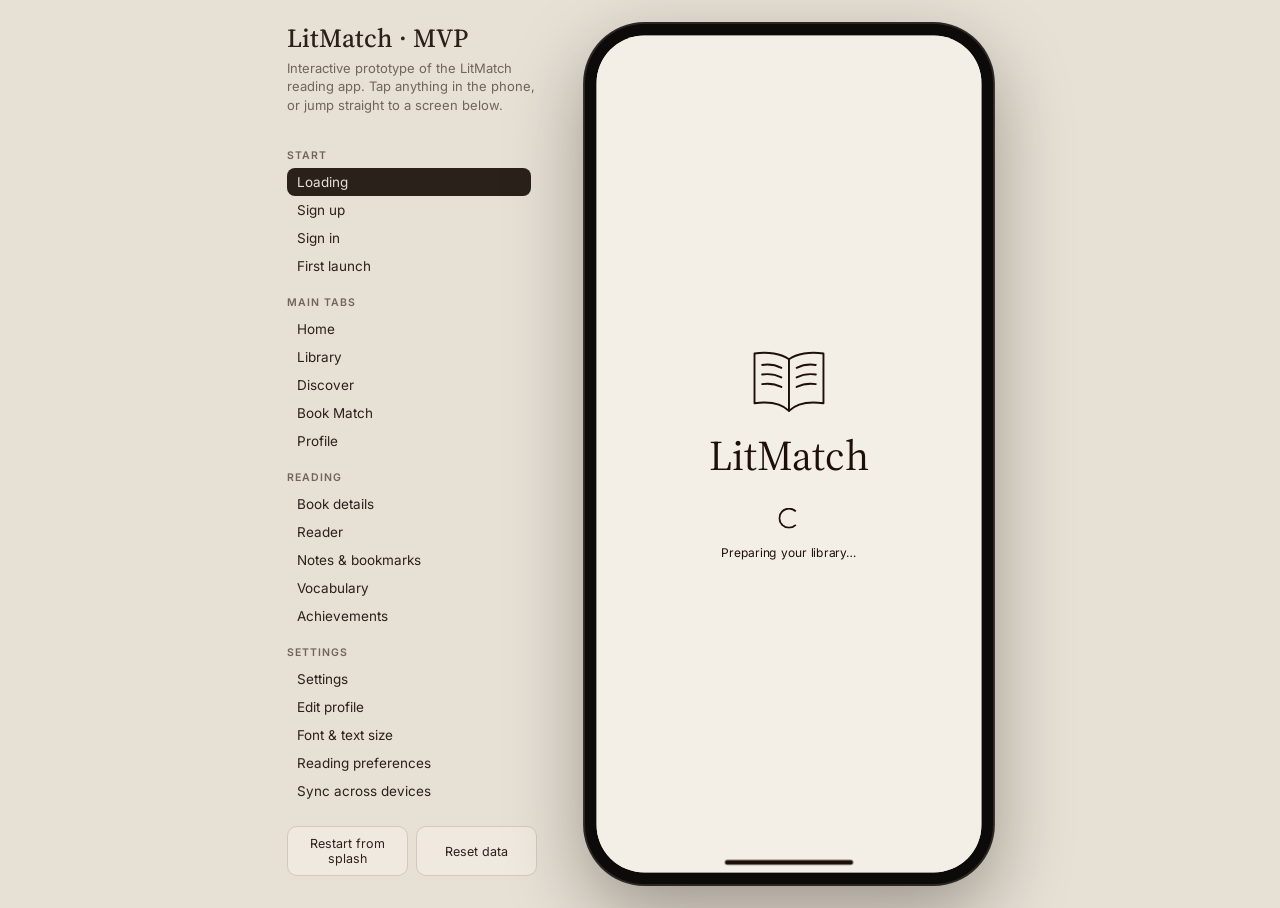
==== index.html @ cfefd69f "Fix mobile layout for narrow screens and reader popovers" ====
<!doctype html>
<html lang="en">
<head>
<meta charset="utf-8">
<meta name="viewport" content="width=device-width, initial-scale=1, viewport-fit=cover">
<title>LitMatch Prototype</title>
<link rel="preconnect" href="https://fonts.googleapis.com">
<link rel="preconnect" href="https://fonts.gstatic.com" crossorigin>
<link href="https://fonts.googleapis.com/css2?family=Inter:wght@400;500;600;700&family=Source+Serif+4:opsz,wght@8..60,400;8..60,500;8..60,600&family=IBM+Plex+Mono:wght@400;500&display=swap" rel="stylesheet">
<style>
:root{
  --page:#E6E0D5; --page-ink:#2a211b; --page-muted:#6f655c; --page-line:#d3c9ba; --page-chip:#efe9df;
}
@media (prefers-color-scheme: dark){
  :root:not([data-theme="light"]){ --page:#141110; --page-ink:#efe7dc; --page-muted:#a2968a; --page-line:#2f2823; --page-chip:#1f1a17; }
}
:root[data-theme="dark"]{ --page:#141110; --page-ink:#efe7dc; --page-muted:#a2968a; --page-line:#2f2823; --page-chip:#1f1a17; }

*{box-sizing:border-box;-webkit-tap-highlight-color:transparent}
html,body{margin:0;height:100%}
body{background:var(--page);color:var(--page-ink);font-family:Inter,system-ui,sans-serif;-webkit-font-smoothing:antialiased}
button{font:inherit;color:inherit}

/* ---------- stage ---------- */
.stage{min-height:100dvh;display:flex;align-items:center;justify-content:center;gap:48px;padding:24px 16px}
.map{width:250px;flex:none;align-self:stretch;display:flex;flex-direction:column;max-height:calc(100dvh - 48px)}
.map h1{font:500 26px/1.1 'Source Serif 4',serif;margin:0 0 6px}
.map p{font-size:13px;color:var(--page-muted);margin:0 0 18px;line-height:1.45}
.map nav{overflow:auto;flex:1;padding-right:6px;scrollbar-width:thin}
.map h3{font-size:10.5px;letter-spacing:.09em;text-transform:uppercase;color:var(--page-muted);margin:16px 0 6px;font-weight:600}
.map nav button{display:block;width:100%;text-align:left;background:none;border:0;padding:6px 10px;border-radius:8px;font-size:13.5px;cursor:pointer}
.map nav button:hover{background:var(--page-chip)}
.map nav button.cur{background:var(--page-ink);color:var(--page)}
.map .tools{display:flex;gap:8px;margin-top:14px}
.map .tools button{flex:1;border:1px solid var(--page-line);background:var(--page-chip);border-radius:10px;padding:9px;font-size:12.5px;cursor:pointer}
.phone-wrap{flex:none;position:relative}
.phone{width:426px;height:898px;padding:12px;border-radius:62px;background:#0d0b0a;box-shadow:0 0 0 2px #2d2724,0 30px 80px rgba(20,12,6,.35);transform-origin:top left;position:absolute;top:0;left:0}
@media (max-width:820px){ .map{display:none} }
@media (max-width:500px){
  .stage{padding:0}
  .phone-wrap{width:100vw!important;height:100dvh!important}
  .phone{width:100vw;height:100dvh;padding:0;border-radius:0;box-shadow:none;transform:none!important;background:none}
  .screen{border-radius:0!important;--top:max(12px, env(safe-area-inset-top))}
}

/* ---------- app tokens ---------- */
.screen{
  --bg:#F4EFE6; --card:#EAE3D7; --card2:#E2D9CB; --ink:#1E1009; --muted:#5d5047; --soft:#8b7f74; --line:#d6ccbd; --accent:#7B6FC4;
  --track:#f7f2ea; --hover:rgba(30,16,9,.035); --press:rgba(30,16,9,.07); --ibhover:rgba(30,16,9,.06); --scrim:rgba(30,16,9,.22);
  --sheet-line:rgba(30,16,9,.55); --glass:rgba(246,242,235,.55); --glass-line:rgba(255,255,255,.75); --glass-on:rgba(255,255,255,.75); --err:#a4371f;
  --serif:'Source Serif 4',Georgia,serif; --sans:Inter,system-ui,sans-serif; color-scheme:light;
  --top:28px;
  width:100%;height:100%;border-radius:50px;overflow:hidden;position:relative;background:var(--bg);color:var(--ink);font-family:var(--sans);
}
.homebar{position:absolute;bottom:8px;left:50%;transform:translateX(-50%);width:134px;height:5px;border-radius:3px;background:var(--ink);z-index:80;pointer-events:none;transition:background .2s}
.screen.app-dark{
  --bg:#16110e; --card:#231b17; --card2:#30261f; --ink:#EDE4D6; --muted:#a99c8f; --soft:#7e7268; --line:#3a2f28; --accent:#8f84d6;
  --track:#3a2f28; --hover:rgba(237,228,214,.04); --press:rgba(237,228,214,.08); --ibhover:rgba(237,228,214,.07); --scrim:rgba(0,0,0,.5);
  --sheet-line:rgba(237,228,214,.22); --glass:rgba(40,32,27,.62); --glass-line:rgba(255,255,255,.1); --glass-on:rgba(255,255,255,.13); --err:#e2876f; color-scheme:dark;
}
.dark-chrome .homebar{background:#EDE4D6}
.light-chrome .homebar{background:#1E1009}

#views{position:absolute;inset:0}
.view{position:absolute;inset:0;display:flex;flex-direction:column;background:var(--bg);padding-top:var(--top)}
.scroll{flex:1;overflow-y:auto;overflow-x:hidden;padding:0 24px 48px;scrollbar-width:none}
.scroll::-webkit-scrollbar{display:none}
.has-tabs .scroll{padding-bottom:120px}

/* nav header */
.nav{display:flex;align-items:center;gap:12px;padding:10px 24px 14px;flex:none}
.nav h1{font:400 31px/1.1 var(--serif);margin:0;letter-spacing:-.01em;white-space:nowrap;overflow:hidden;text-overflow:ellipsis}
.ib{width:40px;height:40px;margin-left:-10px;display:grid;place-items:center;border:0;background:none;border-radius:50%;cursor:pointer;flex:none}
.ib:hover{background:var(--ibhover)}
.ico{width:22px;height:22px;fill:none;stroke:currentColor;stroke-width:1.6;stroke-linecap:round;stroke-linejoin:round;flex:none}
.ico.sm{width:18px;height:18px}

/* text */
.lead{font-size:15px;line-height:1.45;margin:2px 0 18px}
.sec{font-size:11.5px;font-weight:600;letter-spacing:.08em;text-transform:uppercase;margin:22px 0 10px}
.note{font-size:12.5px;line-height:1.5;color:var(--ink);margin:10px 0 0}
.muted{color:var(--muted)}
.link{background:none;border:0;padding:0;font-weight:600;text-decoration:underline;text-underline-offset:3px;cursor:pointer;font-size:inherit}
h2.h{font:500 22px/1.2 var(--sans);margin:22px 0 12px}

/* groups & rows */
.group{background:var(--card);border-radius:16px;overflow:hidden}
.row{display:flex;align-items:center;gap:14px;padding:13px 16px;width:100%;text-align:left;background:none;border:0;cursor:pointer;min-height:58px;transition:background .15s}
.row:hover{background:var(--hover)}
.scrolling .scroll > *, .scrolling .page > *{pointer-events:none}
.row:active{background:var(--press)}
.row .tx{flex:1;min-width:0}
.row .t{font-size:15.5px;font-weight:500;line-height:1.3}
.row .s{font-size:12.5px;color:var(--muted);margin-top:3px;line-height:1.35}
.row .v{font-size:14px;color:var(--muted);white-space:nowrap}
.row.dim{opacity:.4;pointer-events:none}
.row .chev{width:18px;height:18px}
.row.static{cursor:default}.row.static:hover{background:none}

/* toggle */
.tog{width:44px;height:26px;border-radius:999px;border:1.5px solid var(--ink);background:transparent;position:relative;flex:none;cursor:pointer;padding:0;transition:background .2s}
.tog::after{content:'';position:absolute;top:2.5px;left:2.5px;width:18px;height:18px;border-radius:50%;background:var(--ink);transition:left .22s cubic-bezier(.3,.7,.3,1),background .2s}
.tog.on{background:var(--ink)}
.tog.on::after{left:20.5px;background:var(--bg) url("data:image/svg+xml,%3Csvg xmlns='http://www.w3.org/2000/svg' viewBox='0 0 24 24' fill='none' stroke='%231E1009' stroke-width='2.4' stroke-linecap='round' stroke-linejoin='round'%3E%3Cpath d='M6 12.5l4 4L18 8'/%3E%3C/svg%3E") center/12px no-repeat}
.app-dark .tog.on::after{background-image:url("data:image/svg+xml,%3Csvg xmlns='http://www.w3.org/2000/svg' viewBox='0 0 24 24' fill='none' stroke='%23EDE4D6' stroke-width='2.4' stroke-linecap='round' stroke-linejoin='round'%3E%3Cpath d='M6 12.5l4 4L18 8'/%3E%3C/svg%3E")}
.tog:disabled{opacity:.35;cursor:default}

/* buttons */
.btn{display:flex;justify-content:center;align-items:center;gap:10px;width:100%;height:52px;border-radius:14px;font:600 15px var(--sans);cursor:pointer;border:0;transition:transform .1s,opacity .2s}
.btn:active{transform:scale(.985)}
.btn.primary{background:var(--ink);color:var(--bg)}
.btn.outline{background:transparent;border:1.3px solid var(--ink);color:var(--ink)}
.btn.soft{background:var(--card);color:var(--ink);font-weight:500;font-size:16px}
.btn:disabled{opacity:.3;cursor:default;transform:none}
.stack{display:flex;flex-direction:column;gap:12px}

/* fields */
.lbl{display:block;font-size:13px;font-weight:500;margin:16px 0 8px}
.fld{position:relative}
.inp{width:100%;height:52px;border:1.5px solid transparent;background:var(--card);border-radius:12px;padding:0 16px;font:15.5px var(--sans);color:var(--ink);outline:none;transition:border .15s}
.inp:focus{border-color:var(--ink)}
.inp::placeholder{color:var(--muted)}
.inp.pw{padding-right:52px}
.inp.bad{border-color:#b3412e}
.fld .eye{position:absolute;right:6px;top:6px;width:40px;height:40px;border:0;background:none;display:grid;place-items:center;cursor:pointer}
textarea.inp{height:120px;padding:14px 16px;resize:none;line-height:1.45}
.err{color:var(--err);font-size:12.5px;margin-top:8px;min-height:0}
.chk{display:flex;gap:12px;align-items:flex-start;cursor:pointer;font-size:13.5px;line-height:1.45;margin:16px 0}
.chk .box{width:22px;height:22px;border-radius:6px;border:1.5px solid var(--ink);display:grid;place-items:center;flex:none;transition:background .15s}
.chk.on .box{background:var(--ink);color:var(--bg)}
.chk .box svg{opacity:0;width:14px;height:14px;stroke-width:2.6}
.chk.on .box svg{opacity:1}
.req{list-style:none;padding:0;margin:0}
.req li{display:flex;gap:12px;align-items:center;font-size:13.5px;margin:9px 0;color:var(--soft);transition:color .2s}
.req li svg{width:16px;height:16px;stroke-width:2}
.req li.ok{color:var(--ink)}
.req li .dot{width:16px;display:grid;place-items:center}
.req li .dot::before{content:'';width:5px;height:5px;border-radius:50%;background:currentColor}

/* segmented */
.seg{display:flex;background:var(--card);border-radius:14px;padding:6px;gap:4px}
.seg button{flex:1;height:42px;border:0;background:none;border-radius:10px;font-size:14.5px;cursor:pointer;transition:background .2s,color .2s}
.seg button.on{background:var(--ink);color:var(--bg)}

/* slider */
.slider{display:flex;align-items:center;gap:16px;background:var(--card);border-radius:14px;padding:14px 18px}
.slider .a1{font:15px var(--sans)}.slider .a2{font:24px var(--sans)}
input[type=range]{-webkit-appearance:none;appearance:none;flex:1;height:24px;background:transparent;cursor:pointer;--p:50%}
input[type=range]::-webkit-slider-runnable-track{height:3px;border-radius:2px;background:linear-gradient(var(--ink),var(--ink)) 0/var(--p) 100% no-repeat,var(--track)}
input[type=range]::-moz-range-track{height:3px;border-radius:2px;background:linear-gradient(var(--ink),var(--ink)) 0/var(--p) 100% no-repeat,var(--track)}
input[type=range]::-webkit-slider-thumb{-webkit-appearance:none;width:22px;height:22px;border-radius:50%;background:var(--ink);margin-top:-9.5px;border:0}
input[type=range]::-moz-range-thumb{width:22px;height:22px;border-radius:50%;background:var(--ink);border:0}

/* sheets */
.layer{position:absolute;inset:0;z-index:60;pointer-events:none}
.layer.open{pointer-events:auto}
.backdrop{position:absolute;inset:0;background:var(--scrim);opacity:0;transition:opacity .3s}
.layer.open .backdrop{opacity:1}
.sheet{position:absolute;left:0;right:0;bottom:0;background:var(--bg);border-radius:30px 30px 0 0;border-top:1px solid var(--sheet-line);padding:10px 24px 40px;max-height:88%;overflow-y:auto;transform:translateY(105%);transition:transform .36s cubic-bezier(.2,.8,.2,1);scrollbar-width:none}
.layer.open .sheet{transform:none}
.grab{width:36px;height:4px;border-radius:2px;background:var(--card2);margin:0 auto 20px}
.sheet .sh{display:flex;align-items:center;justify-content:space-between;margin-bottom:16px}
.sheet .sh h2{font:400 28px/1.15 var(--serif);margin:0}
.sheet .sh .ib{margin:0 -10px 0 0}
.sheet p{font-size:14.5px;line-height:1.5;margin:0 0 16px}
.row .chk-ic{width:20px;height:20px;opacity:0}
.row.sel .chk-ic{opacity:1}

/* toast */
.toast{position:absolute;left:50%;bottom:110px;transform:translate(-50%,20px);background:var(--ink);color:var(--bg);padding:12px 18px;border-radius:14px;font-size:13.5px;line-height:1.4;max-width:340px;width:max-content;opacity:0;transition:.3s;z-index:90;pointer-events:none;text-align:center}
.toast.show{opacity:1;transform:translate(-50%,0)}
.layer.open ~ .toast{bottom:auto;top:calc(var(--top) + 8px);transform:translate(-50%,-20px)}
.layer.open ~ .toast.show{transform:translate(-50%,0)}

/* tabbar */
.tabbar{position:absolute;bottom:20px;left:50%;transform:translateX(-50%);display:flex;gap:2px;padding:6px;border-radius:999px;background:var(--glass);backdrop-filter:blur(16px) saturate(1.5);-webkit-backdrop-filter:blur(16px) saturate(1.5);border:1px solid var(--glass-line);box-shadow:0 10px 30px rgba(30,16,9,.18),inset 0 1px 0 var(--glass-line);z-index:30;transition:opacity .25s,transform .25s}
.tabbar.hide{opacity:0;transform:translate(-50%,30px);pointer-events:none}
.tabbar button{position:relative;z-index:1;height:46px;min-width:52px;padding:0 14px;border:0;background:none;border-radius:999px;display:flex;align-items:center;cursor:pointer;font-size:14px;transition:padding .4s cubic-bezier(.2,.8,.2,1)}
.tabbar button span{display:inline-block;max-width:0;margin-left:0;opacity:0;overflow:hidden;white-space:nowrap;transition:max-width .4s cubic-bezier(.2,.8,.2,1),margin .4s cubic-bezier(.2,.8,.2,1),opacity .25s}
.tabbar button.on{padding:0 18px}
.tabbar button.on span{max-width:110px;margin-left:8px;opacity:1;transition-delay:0s,0s,.1s}
.tabbar button .ico{transition:transform .3s cubic-bezier(.3,1.6,.5,1)}
.tabbar button:active .ico{transform:scale(.86)}
/* sliding highlight behind the active tab */
.tab-pill{position:absolute;top:6px;height:46px;left:0;width:0;border-radius:999px;background:var(--glass-on);box-shadow:0 1px 4px rgba(30,16,9,.08);pointer-events:none}
@media (prefers-reduced-motion: reduce){ .tabbar button, .tabbar button span{transition:none} }

/* covers */
.cover{position:relative;border-radius:4px;overflow:hidden;background:var(--card2);box-shadow:0 1px 2px rgba(30,16,9,.18),0 4px 12px rgba(30,16,9,.08);flex:none;cursor:pointer;display:block;border:0;padding:0}
.cover img{width:100%;height:100%;object-fit:cover;display:block}
.cover .gen{position:absolute;inset:0;display:flex;flex-direction:column;justify-content:space-between;padding:10% 10%;color:#F4EFE6;text-align:left}
.cover .gen b{font:500 1em/1.1 var(--serif)}
.cover .gen i{font-style:normal;font-size:.62em;opacity:.8;letter-spacing:.04em;text-transform:uppercase}

/* home */
.brand{text-align:center;font:500 27px var(--sans);margin:4px 0 18px;letter-spacing:-.01em}
.searchbar{display:flex;gap:16px;align-items:center}
.search{flex:1;display:flex;align-items:center;gap:12px;height:46px;border-radius:10px;background:var(--card);padding:0 14px}
.search input{border:0;background:none;outline:none;flex:1;font:15px var(--sans);color:var(--ink);min-width:0}
.search input::placeholder{color:var(--soft)}
.search .x{border:0;background:none;cursor:pointer;display:grid;place-items:center;padding:0}
.ava{width:44px;height:44px;border-radius:50%;overflow:hidden;flex:none;background:var(--card);display:grid;place-items:center;font:400 17px var(--serif);border:0;padding:0;cursor:pointer;color:var(--ink)}
.ava img{width:100%;height:100%;object-fit:cover}
.banner{margin-top:22px;border-radius:8px;overflow:hidden;position:relative;aspect-ratio:349/150;cursor:pointer;background:var(--card2);display:block;width:100%;border:0;padding:0;text-align:left}
.banner img{position:absolute;inset:0;width:100%;height:100%;object-fit:cover;object-position:center top;display:block}
.banner::after{content:'';position:absolute;inset:0;background:linear-gradient(180deg,transparent 30%,rgba(20,12,8,.55) 58%,rgba(20,12,8,.88))}
.banner p{position:absolute;left:13px;right:60px;bottom:14px;color:#fff;font-size:14px;line-height:1.45;margin:0;z-index:1}
.banner .go{position:absolute;right:14px;bottom:16px;width:30px;height:30px;border-radius:50%;background:#fff;color:#000;display:grid;place-items:center;z-index:1}
.chips{display:flex;gap:9px;overflow-x:auto;margin:20px -24px 0;padding:0 24px;scrollbar-width:none}
.chips::-webkit-scrollbar{display:none}
.chip{height:25px;padding:0 14px;border-radius:4px;border:0;background:var(--card);font-size:12.5px;white-space:nowrap;cursor:pointer;flex:none;transition:background .2s,color .2s}
.chip.on{background:var(--ink);color:var(--bg);min-width:64px}
.cr-card{display:flex;gap:12px;background:var(--card);border-radius:4px;padding:12px;cursor:pointer;border:0;width:100%;text-align:left}
.cr-card .tx{flex:1;min-width:0}
.cr-card h3{font:400 18px/1.2 var(--sans);margin:0 0 4px}
.cr-card .au{font-size:14px;color:var(--muted);margin-bottom:10px}
.cr-card .ds{font-size:11.5px;line-height:1.5;display:-webkit-box;-webkit-line-clamp:13;-webkit-box-orient:vertical;overflow:hidden}
.cr-card .pbar{height:3px;background:var(--track);border-radius:2px;margin-top:10px;overflow:hidden}
.cr-card .pbar i{display:block;height:100%;background:var(--ink)}
.hrow{display:flex;gap:14px;overflow-x:auto;scrollbar-width:none;padding:12px;background:var(--card);border-radius:4px}
.hrow::-webkit-scrollbar{display:none}
.hrow .it{flex:none;width:98px;text-align:left;cursor:pointer;background:none;border:0;padding:0}
.hrow .it .cover{width:98px;height:150px}
.hrow .it .nm{font-size:12px;margin-top:6px;line-height:1.3;display:-webkit-box;-webkit-line-clamp:2;-webkit-box-orient:vertical;overflow:hidden}
.empty{padding:28px 12px;text-align:center;color:var(--muted);font-size:13.5px;width:100%}
.sechead{display:flex;justify-content:space-between;align-items:baseline}
.sechead .link{font-size:13px;font-weight:500}
.results .row{padding:10px 12px}
.results .cover{width:40px;height:60px}

/* library */
.cont{display:flex;gap:12px;overflow-x:auto;margin:0 -24px;padding:0 24px;scrollbar-width:none;scroll-snap-type:x mandatory;scroll-padding:0 24px}
.cont::-webkit-scrollbar{display:none}
.cont .cc{flex:none;width:330px;scroll-snap-align:start;display:flex;gap:12px;background:var(--card);border-radius:6px;padding:12px 12px 14px 20px;cursor:pointer;border:0;text-align:left}
.cont .cc .cover{width:70px;height:108px}
.cont .cc .tx{flex:1;display:flex;flex-direction:column}
.cont .cc h4{margin:2px 0 6px;font:500 14.5px/1.3 var(--sans)}
.cont .cc .au{font-size:14px;color:var(--muted)}
.cont .cc small{font-size:10px;margin-top:10px}
.cont .cc .pb{display:flex;align-items:center;gap:6px;margin-top:auto;font-size:9px}
.cont .cc .pb div{flex:1;height:3px;background:var(--track);border-radius:2px;overflow:hidden}
.cont .cc .pb i{display:block;height:100%;background:var(--ink)}
.ach{margin-top:16px;background:var(--card);border-radius:6px;padding:14px 20px 18px;cursor:pointer;width:100%;border:0;text-align:left;display:block}
.ach .hd{display:flex;align-items:center;gap:8px;padding-bottom:10px;border-bottom:1px solid var(--ink);font-size:14px}
.ach .hd .ico{width:18px;height:18px}
.ach .hd .chev{margin-left:auto}
.ach .st{display:flex;justify-content:space-between;margin-top:14px}
.ach .st b{display:block;font:400 14.5px var(--sans)}
.ach .st small{font-size:9.5px;color:var(--muted)}
.grid{display:grid;grid-template-columns:repeat(3,1fr);gap:20px 15px}
.grid .it{background:none;border:0;padding:0;text-align:left;cursor:pointer}
.grid .cover{width:100%;aspect-ratio:99/154;height:auto}
.grid .nm{font-size:14.5px;margin-top:6px;line-height:1.25;display:-webkit-box;-webkit-line-clamp:1;-webkit-box-orient:vertical;overflow:hidden}
.grid small{font-size:10px;color:var(--muted)}

/* profile */
.ph{display:flex;align-items:center;gap:16px;margin:4px 0 20px}
.ph .ava{width:58px;height:58px;font-size:22px}
.ph .tx{flex:1}
.ph .wb{font-size:13px}
.ph .nm{font:400 31px/1.05 var(--serif)}
.ph small{font-size:9px;color:var(--muted)}
.stats{display:flex;background:var(--card);border-radius:6px;padding:18px 0;border:0;width:100%;cursor:pointer;text-align:left}
.stats>div{flex:1;padding:0 20px;border-left:1px solid var(--muted)}
.stats>div:first-child{border-left:0}
.stats b{display:block;font:400 19px var(--sans)}
.stats small{font-size:9.5px;color:var(--muted)}
.chart{background:var(--card);border-radius:6px;padding:16px 18px}
.chart .bars{display:flex;align-items:flex-end;gap:10px;height:110px;position:relative;margin-top:14px}
.chart .bars .goal{position:absolute;left:0;right:0;border-top:1px dashed var(--soft)}
.chart .bars .goal span{position:absolute;right:0;top:-16px;font-size:10px;color:var(--soft)}
.chart .bar{flex:1;display:flex;flex-direction:column;align-items:center;gap:6px;height:100%;justify-content:flex-end}
.chart .bar i{display:block;width:100%;border-radius:4px 4px 2px 2px;background:var(--ink);transition:height .6s cubic-bezier(.2,.8,.2,1)}
.chart .bar.lo i{background:var(--soft)}
.chart .bar small{font-size:10px;color:var(--muted)}
.chart .hd{display:flex;justify-content:space-between;align-items:baseline}
.chart .hd b{font-weight:500;font-size:15px}
.chart .hd span{font-size:12px;color:var(--muted)}

/* settings */
.acct{display:flex;align-items:center;gap:18px;margin:6px 0 4px}
.acct .ava{width:64px;height:64px;font-size:24px}
.acct .nm{font:400 23px/1.2 var(--serif)}
.acct .em{font-size:12.5px;margin:4px 0 8px}
.acct .link{font-size:12.5px;display:inline-flex;align-items:center;gap:6px}
.ver{font-size:11px;text-align:center;margin:18px 0 0;color:var(--muted)}
.bigcard{background:var(--card);border-radius:16px;padding:22px 20px}
.bigcard .big{font:400 36px/1 var(--serif);margin-bottom:16px}
.bigcard .meter{height:4px;background:var(--track);border-radius:2px;overflow:hidden;margin:10px 0}
.bigcard .meter i{display:block;height:100%;background:var(--ink);transition:width .4s}
.lt{width:36px;height:36px;border-radius:8px;background:var(--bg);display:grid;place-items:center;font:400 19px var(--serif);flex:none}
.legal h4{font-size:11.5px;letter-spacing:.08em;text-transform:uppercase;margin:20px 0 8px}
.legal p{font-size:14.5px;line-height:1.5;margin:0}
.banner-note{background:var(--card);border-radius:14px;padding:16px;margin-bottom:16px}
.banner-note b{display:block;font-size:14px;margin-bottom:6px}
.banner-note span{font-size:12.5px;line-height:1.5}
.preview{border-radius:16px;padding:20px 22px;transition:background .3s,color .3s}
.preview .k{font-size:10.5px;letter-spacing:.08em;text-transform:uppercase;margin-bottom:8px;opacity:.85}
.preview h3{font:400 24px/1.2 var(--serif);margin:0 0 12px}
.preview .body{transition:font-size .2s,line-height .2s}
.preview small{display:block;font-size:11.5px;margin-top:12px;font-family:var(--sans)}
.themes{display:grid;grid-template-columns:repeat(3,1fr);gap:10px}
.themes button{border-radius:12px;padding:14px 12px 16px;text-align:left;cursor:pointer;border:1px solid var(--ink);transition:box-shadow .2s}
.themes button.on{box-shadow:0 0 0 1.5px var(--ink)}
.themes b{font:400 26px var(--serif);display:block;margin-bottom:10px}
.themes span{font:11px/1.4 var(--serif);display:block}
.themes-lbl{display:grid;grid-template-columns:repeat(3,1fr);gap:10px;text-align:center;font-size:13.5px;margin-top:10px}
.themes-lbl div{display:flex;flex-direction:column;align-items:center;gap:10px}
.themes-lbl svg{opacity:0}.themes-lbl .on svg{opacity:1}
.uptodate{background:var(--card);border-radius:16px;padding:24px;text-align:center}
.uptodate h3{font:400 24px var(--serif);margin:10px 0 8px}
.uptodate small{font-size:12.5px}
.spin{animation:spin 1s linear infinite}
@keyframes spin{to{transform:rotate(360deg)}}
.faq-a{font-size:13.5px;line-height:1.5;color:var(--muted);padding:0 16px;max-height:0;overflow:hidden;transition:max-height .3s,padding .3s}
.faq.open .faq-a{max-height:200px;padding:0 16px 14px}
.faq .chev{transition:transform .25s}
.faq.open .chev{transform:rotate(90deg)}

/* loading & auth */
.splash{position:absolute;inset:0;display:flex;flex-direction:column;align-items:center;justify-content:center;gap:14px}
.splash h1{font:400 44px var(--serif);margin:0}
.splash p{font-size:12.5px;margin:4px 0 0}
.loader{width:22px;height:22px;border:2px solid var(--ink);border-right-color:transparent;border-radius:50%;animation:spin .9s linear infinite;margin-top:10px}
.auth h1{font:700 32px/1.1 var(--sans);letter-spacing:-.02em;margin:14px 0 10px}
.auth .lead{font-size:16px;line-height:1.5}
.or{display:flex;align-items:center;gap:14px;font-size:14px;margin:16px 0}
.or::before,.or::after{content:'';flex:1;height:1px;background:var(--line)}

/* book detail */
.bd-top{display:flex;flex-direction:column;align-items:center;text-align:center;padding-top:6px}
.bd-top .cover{width:150px;height:230px;border-radius:6px;cursor:default;box-shadow:0 12px 32px rgba(30,16,9,.25)}
.bd-top h2{font:400 26px/1.2 var(--serif);margin:20px 0 6px}
.bd-top .au{font-size:14.5px;color:var(--muted)}
.meta{display:flex;justify-content:center;gap:0;margin:18px 0 6px;background:var(--card);border-radius:14px;padding:14px 0}
.meta div{flex:1;text-align:center;border-left:1px solid var(--line)}
.meta div:first-child{border-left:0}
.meta b{display:block;font-weight:500;font-size:15px}
.meta small{font-size:11px;color:var(--muted)}
.tags{display:flex;gap:8px;flex-wrap:wrap;justify-content:center;margin:14px 0 4px}
.tags span{font-size:12px;background:var(--card);padding:5px 10px;border-radius:4px}
.desc{font-size:14.5px;line-height:1.6;margin:16px 0}
.bd-actions{display:flex;gap:10px;margin-top:18px}
.bd-actions .btn.sq{width:52px;flex:none;padding:0}
.bd-actions .btn.sq.on{background:var(--ink);color:var(--bg)}
.bd-actions .btn.sq.on .ico{fill:currentColor}

/* reader */
.reader{padding-top:var(--top);transition:background .3s,color .3s}
.reader .rtop{display:flex;align-items:center;gap:8px;padding:6px 16px 6px 24px;transition:opacity .25s}
.reader .rtop .t{flex:1;text-align:center;font-size:13px;opacity:.75;white-space:nowrap;overflow:hidden;text-overflow:ellipsis}
.reader .rtop .ib{margin:0}
.reader .page{flex:1;overflow-y:auto;padding:18px 30px 24px;scrollbar-width:none;position:relative}
.reader .page::-webkit-scrollbar{display:none}
.reader .page p{margin:0 0 1em}
.reader .page .verse p{margin:0 0 1.2em;white-space:pre-line}
.reader .page h3{font-family:var(--sans);font-size:11px;letter-spacing:.1em;text-transform:uppercase;margin:0 0 18px;opacity:.6;font-weight:600}
.reader .page .sample{font-family:var(--sans);font-size:12px;opacity:.6;border:1px dashed currentColor;border-radius:10px;padding:10px 12px;margin-bottom:20px;line-height:1.45}
.reader .rbot{padding:10px 30px 34px;font-size:11.5px;transition:opacity .25s}
.reader .rbot .bar{height:3px;border-radius:2px;background:rgba(127,110,95,.25);overflow:hidden;margin-bottom:10px}
.reader .rbot .bar i{display:block;height:100%;background:currentColor;transition:width .3s}
.reader .rbot .row2{display:flex;justify-content:space-between;opacity:.75}
.reader.chrome-off .rtop,.reader.chrome-off .rbot{opacity:0;pointer-events:none}
.pg-anim{animation:none}
@keyframes pg{from{opacity:.2;transform:translateX(var(--dx,12px))}to{opacity:1;transform:none}}

/* quiz */
.qopt{display:flex;align-items:center;gap:14px;width:100%;text-align:left;background:var(--card);border:1.5px solid transparent;border-radius:14px;padding:14px 16px;margin-bottom:10px;cursor:pointer;font-size:15px;transition:border .15s}
.qopt:hover{border-color:var(--ink)}
.qopt em{font-style:normal;font-size:22px}
.qdots{display:flex;gap:6px;margin-bottom:14px}
.qdots i{height:4px;flex:1;border-radius:2px;background:var(--card2)}
.qdots i.on{background:var(--ink)}
.qres{display:flex;gap:16px;align-items:center;background:var(--card);border-radius:16px;padding:14px;margin-bottom:16px}
.qres .cover{width:80px;height:122px}
.qres h3{font:400 20px/1.2 var(--serif);margin:0 0 4px}

.badges{display:grid;grid-template-columns:repeat(3,1fr);gap:10px}
.badge{background:var(--card);border-radius:14px;padding:14px 8px;text-align:center;font-size:12px;line-height:1.3;border:0;cursor:pointer}
.badge em{display:grid;place-items:center;width:44px;height:44px;margin:0 auto 8px;border-radius:50%;background:var(--ink);color:var(--bg);font-style:normal;font-size:20px}
.badge.lock{opacity:.45}
.badge.lock em{background:var(--card2);color:var(--ink)}
.badge em .ico{width:22px;height:22px}
.qopt .mk{width:18px;height:18px;border-radius:50%;border:1.5px solid var(--ink);flex:none;opacity:.55}
.qopt:hover .mk{opacity:1}
.dgoal .strk{display:inline-flex;align-items:center;gap:5px}
.dgoal .strk .ico{width:15px;height:15px;color:var(--accent)}
.mode em .ico{width:34px;height:34px;color:var(--accent);stroke-width:1.4}

/* reader: selection, highlights, bookmarks */
.selbar{position:absolute;z-index:70;display:flex;gap:2px;padding:4px;background:var(--ink);color:var(--bg);border-radius:12px;box-shadow:0 8px 24px rgba(0,0,0,.25);transform:translate(-50%,-100%);opacity:0;pointer-events:none;transition:opacity .15s}
.selbar.show{opacity:1;pointer-events:auto}
.selbar button{border:0;background:none;color:inherit;font-size:13px;font-weight:500;padding:8px 11px;border-radius:9px;cursor:pointer;display:flex;align-items:center;gap:6px;white-space:nowrap}
.selbar button:hover{background:rgba(127,127,127,.22)}
.selbar .ico{width:16px;height:16px}
.reader .page mark{background:rgba(123,111,196,.32);color:inherit;border-radius:2px;cursor:pointer}
.reader .page mark.has-note{border-bottom:1.5px dotted currentColor}
.reader .rtop .ib.on .ico{fill:currentColor}
.reader .rbot .row2 span:first-child{overflow:hidden;text-overflow:ellipsis;white-space:nowrap;margin-right:12px}
.bm-flag{position:absolute;top:0;right:26px;width:16px;height:26px;background:#7B6FC4;clip-path:polygon(0 0,100% 0,100% 100%,50% 74%,0 100%);z-index:3}
.quote{font:400 15px/1.5 var(--serif);border-left:2.5px solid var(--accent);padding:2px 0 2px 12px;margin:0 0 14px;white-space:pre-line}
.nt{display:flex;gap:12px;padding:14px 16px;border-top:1px solid var(--line);cursor:pointer;align-items:flex-start;transition:background .15s}
.nt:first-child{border-top:0}
.nt:hover{background:var(--hover)}
.nt>.ico{color:var(--accent);width:18px;height:18px;margin-top:2px}
.nt .tx{flex:1;min-width:0}
.nt .q{font:400 14.5px/1.45 var(--serif);white-space:pre-line;display:-webkit-box;-webkit-line-clamp:4;-webkit-box-orient:vertical;overflow:hidden}
.nt .q.bm{font:500 14.5px/1.4 var(--sans)}
.nt .n{font-size:13px;margin-top:6px;line-height:1.45}
.nt small{display:block;font-size:11.5px;color:var(--muted);margin-top:6px}
.nt .ib{margin:-9px -10px 0 0;width:36px;height:36px}
.nbook{display:flex;align-items:center;gap:12px;margin:22px 0 10px}
.nbook b{font-weight:500;font-size:15px;display:block}
.nbook small{display:block;color:var(--muted);font-size:12px;margin-top:2px}
.libtabs{margin-top:16px}
.libtabs .cnt{font-size:11.5px;opacity:.55;margin-left:6px;font-weight:600}
/* home */
.hello{margin:6px 0 16px}
.hello small{font-size:14px;color:var(--muted)}
.hello h1{font:400 30px/1.15 var(--serif);margin:2px 0 0}
.dgoal{display:flex;align-items:center;gap:16px;width:100%;background:var(--card);border:0;border-radius:16px;padding:14px 12px 14px 16px;text-align:left;cursor:pointer;color:var(--ink)}
.dgoal .ringw{position:relative;width:60px;height:60px;flex:none}
.dgoal .ring{width:60px;height:60px;transform:rotate(-90deg)}
.dgoal .ring circle{fill:none;stroke-width:6}
.dgoal .ring .bg{stroke:var(--track)}
.dgoal .ring .fg{stroke:var(--accent);stroke-linecap:round}
.dgoal .rv{position:absolute;inset:0;display:grid;place-items:center;font:600 17px var(--sans)}
.dgoal .tx{flex:1;min-width:0}
.dgoal small,.now small{display:block;font-size:10.5px;letter-spacing:.09em;text-transform:uppercase;color:var(--muted);font-weight:600}
.dgoal b{display:block;font-weight:600;font-size:16px;margin:3px 0}
.dgoal .tx span{font-size:12.5px;color:var(--muted)}
.now{margin-top:12px;background:var(--card);border-radius:16px;padding:14px}
.now .top{display:flex;gap:14px;width:100%;background:none;border:0;padding:0;text-align:left;cursor:pointer;align-items:center;color:var(--ink)}
.now .tx{flex:1;min-width:0}
.now h3{font:400 20px/1.2 var(--serif);margin:3px 0 2px}
.now .au{font-size:13px;color:var(--muted)}
.now .pb{display:flex;align-items:center;gap:8px;margin-top:10px;font-size:11.5px}
.now .pb div{flex:1;height:4px;background:var(--track);border-radius:2px;overflow:hidden}
.now .pb i{display:block;height:100%;background:var(--ink)}
.now .btn{margin-top:14px}
.now .sub{font-size:12px;color:var(--muted);text-align:center;margin-top:8px}
.mini{display:flex;align-items:center;gap:12px;width:100%;background:none;border:0;border-top:1px solid var(--line);padding:10px 14px;text-align:left;cursor:pointer;color:var(--ink)}
.mini:first-child{border-top:0}
.mini .tx{flex:1;min-width:0}
.mini b{display:block;font-weight:500;font-size:14.5px;white-space:nowrap;overflow:hidden;text-overflow:ellipsis}
.mini small{font-size:12px;color:var(--muted)}
.mini .pc{font-size:13px;color:var(--muted)}
/* discover */
.modes{display:grid;grid-template-columns:repeat(2,minmax(0,1fr));gap:12px;margin-top:18px}
.mode{position:relative;overflow:hidden;height:150px;border-radius:16px;border:0;background:var(--card);color:var(--ink);text-align:left;padding:14px;display:flex;flex-direction:column;justify-content:flex-end;cursor:pointer}
.mode.dark{background:var(--ink);color:var(--bg)}
.mode b{font:400 20px/1.15 var(--serif)}
.mode span{font-size:12px;opacity:.7;margin-top:3px}
.mode em{position:absolute;top:14px;left:14px;font-style:normal;font-size:30px}
.mode .fan{position:absolute;top:12px;left:14px;width:110px;height:70px}
.mode .fan .cover{position:absolute;top:0;left:30px;cursor:inherit;box-shadow:0 4px 12px rgba(0,0,0,.35)}
.mode .fan .cover:nth-child(1){transform:translateX(-24px) rotate(-12deg)}
.mode .fan .cover:nth-child(2){z-index:2}
.mode .fan .cover:nth-child(3){transform:translateX(24px) rotate(12deg)}
.gtiles{display:grid;grid-template-columns:repeat(2,minmax(0,1fr));gap:10px}
.gtile{position:relative;overflow:hidden;height:74px;border:0;border-radius:12px;background:var(--card);color:var(--ink);text-align:left;padding:12px 14px;cursor:pointer}
.gtile b{display:block;font-weight:600;font-size:15px;position:relative;z-index:1}
.gtile small{font-size:12px;color:var(--muted);position:relative;z-index:1}
.gtile .mc{position:absolute;right:6px;bottom:-16px;display:flex}
.gtile .mc .cover{transform:rotate(12deg);margin-left:-12px;cursor:inherit}
/* shelves & ratings */
.bd-actions .btn.primary{flex:1.25}
.bd-actions .btn.shelf{flex:1;gap:6px;font-size:14px;padding:0 10px;white-space:nowrap}
.bd-actions .btn.shelf span{overflow:hidden;text-overflow:ellipsis}
.bd-actions .btn.shelf .ico{width:17px;height:17px;flex:none}
.bd-actions .btn.shelf .dn{transform:rotate(90deg);width:14px;height:14px;opacity:.6}
.bd-actions .btn.shelf.on{background:var(--card);border-color:transparent}
.stars{display:inline-flex;gap:2px;color:var(--accent)}
.stars i{display:grid}
.stars .ico{width:18px;height:18px}
.stars .on .ico,.stars button.on .ico{fill:currentColor}
.stars.sm .ico{width:12px;height:12px}
.stars.sm{margin-top:4px}
.stars.big{display:flex;justify-content:center;gap:8px;margin:6px 0 4px}
.stars.big button{border:0;background:none;color:var(--accent);cursor:pointer;padding:4px;border-radius:10px}
.stars.big button:hover{background:var(--hover)}
.stars.big .ico{width:38px;height:38px;stroke-width:1.3}
.rate-row{display:flex;align-items:center;justify-content:space-between;width:100%;margin-top:12px;background:var(--card);border:0;border-radius:14px;padding:12px 16px;cursor:pointer;color:var(--ink);font-size:14px;font-weight:500}
::highlight(tapword){background-color:rgba(123,111,196,.35)}
.acct-btn{width:100%;background:var(--card);border:0;border-radius:16px;padding:14px 12px 14px 14px;margin:4px 0 0;text-align:left;cursor:pointer;color:var(--ink);align-items:center}
.acct-btn .tx{flex:1;min-width:0}
.acct-btn .ava{pointer-events:none}
.acct-btn .em{margin:3px 0 6px}
.acct-btn .link{font-size:12.5px}
/* first launch */
.ob{display:flex;flex-direction:column;padding-top:4px}
.ob-top{display:flex;justify-content:space-between;align-items:center;min-height:40px;margin-bottom:8px}
.ob-top .ib{margin-left:-10px}
.ob-top .link{font-size:14px;font-weight:500}
.ob-dots{margin-bottom:22px}
.ob h1{font:400 32px/1.15 var(--serif);margin:0 0 10px}
.ob-goals{display:flex;flex-direction:column;gap:10px}
.ob-goal{display:flex;align-items:center;gap:14px;width:100%;text-align:left;background:var(--card);border:1.5px solid transparent;border-radius:14px;padding:14px 16px;cursor:pointer;color:var(--ink);transition:border .15s}
.ob-goal b{display:block;font-weight:600;font-size:15px}
.ob-goal span{font-size:12.5px;color:var(--muted)}
.ob-goal .mk{width:20px;height:20px;border-radius:50%;border:1.5px solid var(--ink);flex:none;opacity:.5;position:relative}
.ob-goal.on{border-color:var(--ink)}
.ob-goal.on .mk{opacity:1;background:var(--ink);box-shadow:inset 0 0 0 4px var(--card)}
.ob-cats{display:grid;grid-template-columns:repeat(2,minmax(0,1fr));gap:10px}
.ob-cat{position:relative;display:flex;align-items:center;gap:10px;height:66px;padding:0 12px;border-radius:12px;border:1.5px solid transparent;background:var(--card);color:var(--ink);text-align:left;cursor:pointer;transition:border .15s,background .15s}
.ob-cat .mc{flex:none;display:flex}
.ob-cat .mc .cover{cursor:inherit}
.ob-cat b{flex:1;min-width:0;font-weight:600;font-size:14.5px;overflow:hidden;text-overflow:ellipsis;white-space:nowrap}
.ob-cat .ico{flex:none}
.ob-cat .ico{opacity:0;color:var(--bg);background:var(--ink);border-radius:50%;padding:3px;width:20px;height:20px;stroke-width:2.6}
.ob-cat.on{border-color:var(--ink)}
.ob-cat.on .ico{opacity:1}
.pace{font-size:12.5px;color:var(--muted);text-align:center;margin:10px 0 0}

/* book match */
.deck{position:relative;height:480px}
.mcard{position:absolute;inset:0;background:var(--card);border-radius:22px;overflow:hidden;display:flex;flex-direction:column;box-shadow:0 10px 30px rgba(30,16,9,.15);touch-action:none;user-select:none;-webkit-user-select:none;cursor:grab;transition:transform .35s cubic-bezier(.2,.8,.2,1),opacity .35s}
.mcard.under{transform:scale(.94) translateY(18px);opacity:.6;pointer-events:none}
.mcard.drag{transition:none;cursor:grabbing}
.mcard .art{height:270px;flex:none;display:grid;place-items:center;background:var(--card2)}
.mcard .art .cover{cursor:inherit;box-shadow:0 14px 30px rgba(0,0,0,.3);pointer-events:none}
.mcard .body{padding:16px 20px;flex:1;min-height:0}
.mcard h3{font:400 23px/1.2 var(--serif);margin:0 0 4px}
.mcard .au{font-size:13px;color:var(--muted)}
.mcard .why{font-size:12px;margin-top:10px;color:var(--accent);font-weight:600}
.mcard p{font-size:13px;line-height:1.5;margin:8px 0 0;display:-webkit-box;-webkit-line-clamp:3;-webkit-box-orient:vertical;overflow:hidden}
.stamp{position:absolute;top:24px;padding:4px 12px;border:3px solid;border-radius:10px;font:700 22px var(--sans);letter-spacing:.06em;opacity:0;z-index:2;background:rgba(255,255,255,.85)}
.stamp.yes{left:20px;color:#2f7d4a;transform:rotate(-12deg)}
.stamp.no{right:20px;color:#b3412e;transform:rotate(12deg)}
.mbtns{display:flex;justify-content:center;align-items:center;gap:22px;margin-top:20px}
.mbtns button{width:58px;height:58px;border-radius:50%;border:1.5px solid var(--ink);background:var(--bg);color:var(--ink);display:grid;place-items:center;cursor:pointer;transition:transform .1s}
.mbtns button:active{transform:scale(.92)}
.mbtns button.big{width:70px;height:70px;background:var(--ink);color:var(--bg)}
.mbtns .ico{width:26px;height:26px}
.mcount{text-align:center;font-size:12.5px;color:var(--muted);margin-top:12px}
.promo{position:relative;display:flex;align-items:center;gap:10px;margin-top:22px;background:var(--ink);color:var(--bg);border-radius:14px;padding:20px 12px 20px 20px;border:0;width:100%;text-align:left;cursor:pointer;overflow:hidden;box-shadow:0 10px 26px rgba(30,16,9,.22);transition:transform .15s}
.promo:active{transform:scale(.985)}
.promo .tx{flex:1;min-width:0;position:relative;z-index:1}
.promo .k{font-size:10.5px;letter-spacing:.09em;text-transform:uppercase;opacity:.65;font-weight:600}
.promo b{display:block;font:400 24px/1.15 var(--serif);margin:6px 0 8px}
.promo .d{font-size:12.5px;line-height:1.45;opacity:.78;display:block}
.promo .cta{display:inline-flex;align-items:center;gap:7px;margin-top:14px;background:var(--bg);color:var(--ink);border-radius:999px;padding:8px 15px;font-size:13px;font-weight:600}
.promo .cta .ico{width:16px;height:16px}
.promo .fan{position:relative;width:122px;height:128px;flex:none}
.promo .fan .cover{position:absolute;top:14px;left:30px;cursor:inherit;box-shadow:0 8px 20px rgba(0,0,0,.4)}
.promo .fan .cover:nth-child(1){transform:translateX(-24px) rotate(-14deg)}
.promo .fan .cover:nth-child(2){z-index:2}
.promo .fan .cover:nth-child(3){transform:translateX(24px) rotate(13deg)}


/* quiz: book choice & alternatives */
.qbooks{display:grid;grid-template-columns:1fr 1fr;gap:12px}
.qbook{background:var(--card);border:1.5px solid transparent;border-radius:14px;padding:12px 10px;cursor:pointer;display:flex;flex-direction:column;align-items:center;gap:8px;transition:border .15s}
.qbook:hover{border-color:var(--ink)}
.qbook .cover{cursor:inherit}
.qbook b{font-weight:500;font-size:13px;text-align:center;line-height:1.25}
.qbook small{font-size:11px;color:var(--muted);text-align:center;margin-top:-4px}
.qalt{display:flex;gap:10px;margin-bottom:18px}
.qalt button{flex:1;min-width:0;display:flex;gap:10px;align-items:center;background:var(--card);border:0;border-radius:12px;padding:10px;cursor:pointer;text-align:left}
.qalt b{font-weight:500;font-size:13px;line-height:1.25;display:-webkit-box;-webkit-line-clamp:2;-webkit-box-orient:vertical;overflow:hidden}
.qalt small{display:block;font-size:11px;color:var(--accent);font-weight:600;margin-top:4px}
/* dictionary popover (Cambridge-style) */
.dict{position:absolute;z-index:75;width:330px;background:var(--bg);color:var(--ink);border:1px solid var(--line);border-radius:16px;box-shadow:0 18px 40px rgba(20,12,8,.28);overflow:hidden;opacity:0;transform:translateY(6px) scale(.98);pointer-events:none;transition:opacity .18s,transform .18s}
.dict.show{opacity:1;transform:none;pointer-events:auto}
.dict::before{content:'';display:block;height:4px;background:var(--accent)}
.dict .dh{display:flex;align-items:flex-start;gap:2px;padding:12px 8px 10px 16px;border-bottom:1px solid var(--line)}
.dict .hw{flex:1;min-width:0}
.dict .hw>b{font:600 23px/1.15 var(--serif);display:block}
.stress{color:var(--accent);text-decoration:underline;text-decoration-thickness:2px;text-underline-offset:4px}
.dict .hw i{font-size:12.5px;color:var(--muted)}
.dict .ph{display:flex;flex-wrap:wrap;align-items:center;gap:4px 12px;margin:5px 0 0;font-size:12.5px;color:var(--muted)}
.dict .ph b{font:700 10px var(--sans);color:var(--ink);margin-right:4px}
.dict .lvl{display:inline-block;font:700 10px var(--sans);padding:2px 6px;border-radius:4px;background:var(--accent);color:#fff;margin-left:8px;vertical-align:4px}
.dict .db{padding:12px 16px 14px;max-height:270px;overflow:auto}
.dict .form{font-size:12px;color:var(--muted);margin-top:3px}
.dict .pr{display:inline-flex;align-items:center;gap:2px}
.dict .pr .ib{width:26px;height:26px}.dict .pr .ib .ico{width:15px;height:15px}
.dict .main{display:flex;gap:8px;align-items:baseline;font:600 18px/1.3 var(--sans);margin-bottom:4px}
.dict .main small{font:700 10px var(--sans);letter-spacing:.06em;color:var(--accent)}
.dict .main.big{font:500 16px/1.5 var(--serif);display:block}
.dict .src{font:400 13.5px/1.45 var(--serif);color:var(--muted);margin:0 0 10px;padding-left:10px;border-left:2px solid var(--line);display:-webkit-box;-webkit-line-clamp:4;-webkit-box-orient:vertical;overflow:hidden}
.dict .grp{margin-top:10px}
.dict .gp{display:inline-block;font:italic 12px var(--sans);color:var(--accent);margin-bottom:3px}
.dict .term{display:flex;gap:8px;align-items:baseline;padding:2px 0;font-size:14px}
.dict .term b{font-weight:600}
.dict .term span{font-size:12px;color:var(--muted)}
.dict .sense{padding:6px 0;border-top:1px solid var(--line)}
.dict .sense:first-of-type{border-top:0}
.dict .df .btn.outline{padding:0 12px}
.dict .def{font-size:14px;line-height:1.45;font-weight:500}
.dict .trn{margin-top:10px;font-size:15px;display:flex;gap:8px;align-items:baseline}
.dict .trn small{font:700 10px var(--sans);letter-spacing:.06em;color:var(--accent)}
.dict .ex{margin:10px 0 0;padding-left:10px;border-left:2px solid var(--line);font-size:13px;line-height:1.45;color:var(--muted);font-style:italic}
.dict .df{display:flex;align-items:center;gap:8px;padding:10px 12px 12px 16px;border-top:1px solid var(--line)}
.dict .df small{flex:1;font-size:10.5px;color:var(--soft)}
.dict .df .btn{height:36px;width:auto;padding:0 14px;font-size:13px;border-radius:10px;gap:6px}
.dict .df .btn .ico{width:15px;height:15px}
.dict .ib{margin:0;width:34px;height:34px}
.dict .load{display:flex;align-items:center;gap:10px;padding:18px 16px;font-size:13.5px;color:var(--muted)}
.dict .load .loader{margin:0;width:16px;height:16px;border-width:2px}
/* vocabulary list */
.vw{padding:14px 12px 14px 16px;border-top:1px solid var(--line)}
.vw:first-child{border-top:0}
.vw .top{display:flex;align-items:center;gap:6px}
.vw .top b{font:600 18px var(--serif)}
.vw .top i{font-size:12px;color:var(--muted);flex:1;min-width:0;overflow:hidden;text-overflow:ellipsis;white-space:nowrap}
.vw .ib{margin:0;width:32px;height:32px}
.vw .tr{margin-top:4px;font-size:14.5px;font-weight:600;color:var(--accent);cursor:pointer;transition:filter .2s;display:inline-block}
.vw .tr.hid{filter:blur(6px);user-select:none}
.vw .dd{font-size:13px;line-height:1.45;margin-top:4px}
.vw .cx{font:400 13px/1.45 var(--serif);color:var(--muted);margin-top:8px;cursor:pointer}
.vw .cx mark{background:rgba(123,111,196,.25);color:inherit;border-radius:2px}
.qres .score{font-size:11px;font-weight:600;letter-spacing:.06em;text-transform:uppercase;color:var(--accent);margin-bottom:6px}

/* Keep flexible content inside the phone viewport. */
.searchbar .search{min-width:0}
.grid{grid-template-columns:repeat(3,minmax(0,1fr))}
.grid .it{min-width:0}
.grid .cover{width:100%!important;height:auto!important}
.cont .cc{width:min(330px,calc(100vw - 48px))}
.cont .cc .tx{min-width:0}
.dict{width:min(330px,calc(100% - 24px));max-height:calc(100% - 24px);display:flex;flex-direction:column}
.dict .db{min-height:0;flex:1}
.dict .df{flex-wrap:wrap;flex-shrink:0}
.selbar{max-width:calc(100% - 16px);flex-wrap:wrap;justify-content:center}
@media (max-width:500px){
  .screen{--top:max(12px,env(safe-area-inset-top))}
  .tabbar{bottom:max(16px,env(safe-area-inset-bottom));max-width:calc(100% - 16px)}
  .tabbar button{min-width:44px;padding:0 10px}
  .tabbar button.on{padding:0 12px}
  .sheet{padding-bottom:max(24px,env(safe-area-inset-bottom))}
  .reader .rbot{padding-bottom:max(24px,env(safe-area-inset-bottom))}
  .inp,.search input{font-size:16px}
  .reader .rbot .row2{gap:12px;flex-wrap:wrap}
  .seg button{min-width:0;overflow-wrap:anywhere}
}
</style>
</head>
<body>
<div class="stage">
  <aside class="map">
    <h1>LitMatch · MVP</h1>
    <p>Interactive prototype of the LitMatch reading app. Tap anything in the phone, or jump straight to a screen below.</p>
    <nav id="map"></nav>
    <div class="tools">
      <button id="restart">Restart from splash</button>
      <button id="reset">Reset data</button>
    </div>
  </aside>
  <div class="phone-wrap" id="phoneWrap">
    <div class="phone" id="phone">
      <div class="screen" id="app">
        <div id="views"></div>
        <nav class="tabbar hide" id="tabbar">
          <button data-tab="home" aria-label="Home"><svg class="ico" viewBox="0 0 24 24"><path d="M3.5 10.5 12 3.5l8.5 7V20a.5.5 0 0 1-.5.5h-5v-6h-6v6H4a.5.5 0 0 1-.5-.5z"/></svg><span>Home</span></button>
          <button data-tab="library" aria-label="Library"><svg class="ico" viewBox="0 0 24 24"><path d="M2.5 5.5c2.5-1.2 5.8-1.2 9.5.8 3.7-2 7-2 9.5-.8v13c-2.5-1.2-5.8-1.2-9.5.8-3.7-2-7-2-9.5-.8z"/><path d="M12 6.3v13"/></svg><span>Library</span></button>
          <button data-tab="match" aria-label="Discover"><svg class="ico" viewBox="0 0 24 24"><circle cx="12" cy="12" r="8.5"/><path d="M15.5 8.5l-2 5-5 2 2-5z"/></svg><span>Discover</span></button>
          <button data-tab="profile" aria-label="Profile"><svg class="ico" viewBox="0 0 24 24"><circle cx="12" cy="8" r="4"/><path d="M4.5 20.5c1.3-3.6 4.2-5.5 7.5-5.5s6.2 1.9 7.5 5.5"/></svg><span>Profile</span></button>
        </nav>
        <div class="layer" id="layer"><div class="backdrop" data-close></div><div class="sheet" id="sheet"></div></div>
        <div class="selbar" id="selbar"></div>
        <div class="dict" id="dict" role="dialog" aria-label="Dictionary"></div>
        <div class="toast" id="toast"></div>
        <div class="homebar"></div>
        <input type="file" id="filePick" accept="image/*" hidden>
        <input type="file" id="fileCam" accept="image/*" capture="user" hidden>
      </div>
    </div>
  </div>
</div>

<script>
const IMG = {"anna":"[data-uri]","avatar":"[data-uri]","banner":"[data-uri]","dracula":"[data-uri]","fairy":"[data-uri]","feynman":"[data-uri]","frank":"[data-uri]","frei":"[data-uri]","gatsby":"[data-uri]","lambs":"[data-uri]","language":"[data-uri]","onegin":"[data-uri]","pride":"[data-uri]","women":"[data-uri]"};

/* ================= icons ================= */
const P = {
  back:'<path d="M19 12H5M11 18l-6-6 6-6"/>', chev:'<path d="M9.5 6l6 6-6 6"/>', close:'<path d="M6 6l12 12M18 6 6 18"/>',
  check:'<path d="M5 12.5l4.5 4.5L19 7"/>', search:'<circle cx="11" cy="11" r="7"/><path d="M20 20l-4-4"/>',
  bookmark:'<path d="M6.5 3.5h11v17l-5.5-4-5.5 4z"/>', card:'<rect x="3" y="5.5" width="18" height="13" rx="2"/><path d="M3 10h18"/>',
  type:'<path d="M5 6.5V4.5h14v2M12 4.5v15M9.5 19.5h5"/>', timer:'<circle cx="12" cy="13.5" r="7.5"/><path d="M12 13.5V10M10 3h4M18 7l1-1"/>',
  book:'<path d="M2.5 5.5c2.5-1.2 5.8-1.2 9.5.8 3.7-2 7-2 9.5-.8v13c-2.5-1.2-5.8-1.2-9.5.8-3.7-2-7-2-9.5-.8z"/><path d="M12 6.3v13"/>',
  cloud:'<path d="M7 18.5a4.5 4.5 0 0 1-.4-9A6 6 0 0 1 18 9.6a4.5 4.5 0 0 1-.5 8.9z"/>',
  cloudCheck:'<path d="M7 18.5a4.5 4.5 0 0 1-.4-9A6 6 0 0 1 18 9.6a4.5 4.5 0 0 1-.5 8.9z"/><path d="M9.5 13.5l2 2 3.5-3.5"/>',
  wifi:'<path d="M2.5 9a14 14 0 0 1 19 0M5.5 12.5a9.5 9.5 0 0 1 13 0M8.8 15.8a5 5 0 0 1 6.4 0"/><circle cx="12" cy="19" r=".6" fill="currentColor"/>',
  drive:'<path d="M3 13.5 5.5 6h13l2.5 7.5V18H3z"/><path d="M3 13.5h18M7 16h.01M10 16h.01"/>',
  bell:'<path d="M6 16.5V11a6 6 0 0 1 12 0v5.5l1.5 1.5h-15z"/><path d="M10 20.5a2 2 0 0 0 4 0"/>',
  sparkle:'<path d="M11 3.5l1.7 4.8 4.8 1.7-4.8 1.7L11 16.5l-1.7-4.8L4.5 10l4.8-1.7z"/><path d="M18.5 15v5M16 17.5h5"/>',
  lock:'<rect x="5" y="10.5" width="14" height="10" rx="2"/><path d="M8 10.5V7.5a4 4 0 0 1 8 0v3"/><circle cx="12" cy="15.5" r=".8" fill="currentColor"/>',
  shield:'<path d="M12 3.5l7.5 2.8v5.5c0 4.3-3.2 7.6-7.5 8.7-4.3-1.1-7.5-4.4-7.5-8.7V6.3z"/><path d="M9 12l2 2 4-4"/>',
  help:'<circle cx="12" cy="12" r="8.5"/><path d="M9.6 9.6a2.4 2.4 0 1 1 3.4 2.2c-.7.3-1 .8-1 1.6M12 16.5h.01"/>',
  info:'<circle cx="12" cy="12" r="8.5"/><path d="M12 11v5.5M12 7.8h.01"/>',
  logout:'<path d="M10 4.5H5.5v15H10M14 8l4 4-4 4M18 12H9"/>',
  eye:'<path d="M2.5 12S6 5.5 12 5.5 21.5 12 21.5 12 18 18.5 12 18.5 2.5 12 2.5 12z"/><circle cx="12" cy="12" r="3"/>',
  eyeOff:'<path d="M2.5 12S6 5.5 12 5.5 21.5 12 21.5 12 18 18.5 12 18.5 2.5 12 2.5 12z"/><circle cx="12" cy="12" r="3"/><path d="M4 4l16 16"/>',
  image:'<rect x="3.5" y="4.5" width="17" height="15" rx="2"/><circle cx="9" cy="10" r="1.8"/><path d="M20.5 16l-5-5-9 8.5"/>',
  camera:'<path d="M3.5 8.5h3.5l2-3h6l2 3h3.5v11h-17z"/><circle cx="12" cy="13.5" r="3.5"/>',
  ext:'<path d="M14 4.5h5.5V10M19.5 4.5l-8 8M17.5 14v5.5h-13v-13H10"/>',
  receipt:'<path d="M6 3.5h12v17l-3-2-3 2-3-2-3 2z"/><path d="M9 8.5h6M9 12h6M12 6.5v0"/>',
  restore:'<path d="M4.5 12a7.5 7.5 0 1 0 2.3-5.4M4.5 4.5v4h4"/>',
  phone:'<rect x="7" y="3" width="10" height="18" rx="2"/><path d="M11 17.5h2"/>',
  tablet:'<rect x="5" y="3" width="14" height="18" rx="2"/><path d="M11 17.5h2"/>',
  download:'<path d="M12 4v11M7 10.5l5 5 5-5M5 20h14"/>', doc:'<path d="M6.5 3.5h7.5l4 4v13h-11.5z"/><path d="M14 3.5v4h4M9.5 12h5M9.5 15.5h5"/>',
  mail:'<rect x="3" y="5.5" width="18" height="13" rx="2"/><path d="M3.5 6.5l8.5 6.5 8.5-6.5"/>',
  minus:'<circle cx="12" cy="12" r="8.5"/><path d="M8 12h8"/>', gear:'<path d="M12 2.8l8 4.6v9.2l-8 4.6-8-4.6V7.4z"/><circle cx="12" cy="12" r="3"/>',
  bars:'<path d="M5 20v-8M10 20V5M15 20v-11M19.5 20.5h-15"/>', heart:'<path d="M12 20s-7.5-4.5-9-9.3A4.6 4.6 0 0 1 12 7.5a4.6 4.6 0 0 1 9 3.2C19.5 15.5 12 20 12 20z"/>',
  globe:'<circle cx="12" cy="12" r="8.5"/><path d="M3.5 12h17M12 3.5c2.3 2.4 3.4 5.2 3.4 8.5s-1.1 6.1-3.4 8.5c-2.3-2.4-3.4-5.2-3.4-8.5S9.7 5.9 12 3.5z"/>',
  user:'<circle cx="12" cy="8" r="4"/><path d="M4.5 20.5c1.3-3.6 4.2-5.5 7.5-5.5s6.2 1.9 7.5 5.5"/>',
  aa:'<path d="M3 18l4.5-12L12 18M4.7 14h5.6M14 18l3.2-8 3.3 8M15 15.5h4.5"/>',
  plus:'<path d="M12 5v14M5 12h14"/>', star:'<path d="M12 3.5l2.6 5.4 5.9.8-4.3 4.1 1 5.8L12 16.8l-5.2 2.8 1-5.8-4.3-4.1 5.9-.8z"/>',
  apple:'<path d="M15.5 3.5c-1 .1-2.2.8-2.8 1.6-.6.7-1 1.8-.9 2.8 1.1 0 2.2-.6 2.8-1.4.7-.8 1-1.9.9-3zM18.6 16.6c-.5 1.1-.8 1.6-1.4 2.6-.9 1.4-2.2 3.1-3.8 3.1-1.4 0-1.8-.9-3.7-.9s-2.3.9-3.7.9c-1.6 0-2.8-1.6-3.7-3C.3 15.6 0 11 1.6 8.6c1.1-1.7 2.9-2.7 4.6-2.7 1.7 0 2.8.9 4.2.9 1.4 0 2.2-.9 4.2-.9 1.5 0 3.1.8 4.2 2.2-3.7 2-3.1 7.3-.2 8.5z" transform="translate(2.5 0) scale(.85)"/>',
  bookmarkFill:'<path d="M6.5 3.5h11v17l-5.5-4-5.5 4z" fill="currentColor"/>',
  list:'<path d="M8.5 6.5h11.5M8.5 12h11.5M8.5 17.5h11.5M4 6.5h.01M4 12h.01M4 17.5h.01"/>',
  pen:'<path d="M14.5 4.5l5 5L9 20H4v-5z"/><path d="M12.5 6.5l5 5"/>',
  note:'<path d="M5 4.5h14v11l-4.5 4.5H5z"/><path d="M14.5 20v-4.5H19M8.5 9h7M8.5 12.5h4"/>',
  copy:'<rect x="8.5" y="8.5" width="11" height="11" rx="2"/><path d="M15.5 8.5v-3a1 1 0 0 0-1-1h-9a1 1 0 0 0-1 1v9a1 1 0 0 0 1 1h3"/>',
  trash:'<path d="M4.5 7h15M9.5 7V4.5h5V7M6.5 7l1 13h9l1-13"/>',
  translate:'<path d="M3.5 5.5h9M8 3.5v2M5.5 5.5c.6 3 2.6 5.4 5.5 7M10.5 5.5c-.7 3.5-3 6.4-7 8.5"/><path d="M12.5 20.5l3.8-9.5 3.8 9.5M13.8 17.5h5"/>',
  sound:'<path d="M4 9.5h3.5L12 5.5v13l-4.5-4H4z"/><path d="M15.5 9a4 4 0 0 1 0 6M18 6.5a7.5 7.5 0 0 1 0 11"/>',
  flame:'<path d="M12 20.5c-3.5 0-6-2.4-6-5.6 0-3.4 2.5-5.2 3.5-8.4.2-.6.9-.7 1.3-.2 1.1 1.5 1.6 2.9 1.6 4.1.9-.7 1.5-1.7 1.7-2.9.1-.5.7-.6 1-.3 1.8 1.8 2.9 4.4 2.9 7.7 0 3.2-2.5 5.6-6 5.6z"/>',
  layers:'<path d="M3.5 8l8.5-4.5L20.5 8 12 12.5z"/><path d="M3.5 12l8.5 4.5 8.5-4.5M3.5 16l8.5 4.5 8.5-4.5"/>',
  trophy:'<path d="M7.5 4.5h9V9a4.5 4.5 0 0 1-9 0z"/><path d="M7.5 6.5h-3a3 3 0 0 0 3 3.5M16.5 6.5h3a3 3 0 0 1-3 3.5M12 13.5V17M8.5 20.5h7M9.5 17h5v3.5h-5z"/>',
  target:'<circle cx="12" cy="12" r="8.5"/><circle cx="12" cy="12" r="4.5"/><circle cx="12" cy="12" r=".8" fill="currentColor"/>',
  moon:'<path d="M19.5 14.5A8 8 0 0 1 9.5 4.5a8 8 0 1 0 10 10z"/>',
  sun:'<circle cx="12" cy="12" r="4"/><path d="M12 2.5v2M12 19.5v2M2.5 12h2M19.5 12h2M5.3 5.3l1.4 1.4M17.3 17.3l1.4 1.4M5.3 18.7l1.4-1.4M17.3 6.7l1.4-1.4"/>',
  match:'<rect x="4.5" y="6" width="11" height="15" rx="2"/><path d="M8.5 6V5a1.5 1.5 0 0 1 1.8-1.5l8.4 1.6a1.5 1.5 0 0 1 1.2 1.8l-2.4 12.4"/>',
};
const ic = (n, cls='') => `<svg class="ico ${cls}" viewBox="0 0 24 24">${P[n]}</svg>`;
const esc = s => String(s ?? '').replace(/[&<>"']/g, c => ({'&':'&amp;','<':'&lt;','>':'&gt;','"':'&quot;',"'":'&#39;'}[c]));

/* ================= data ================= */
const BOOKS = {
  onegin:{t:'Evgeniy Onegin', a:'Alexander Sergeevich Pushkin', cats:['Classics','Poetry'], pages:224, rate:4.7, year:1833, mb:24,
    d:'In the 1820s, Eugene Onegin is a bored St. Petersburg dandy, whose life consists of balls, concerts, parties, and nothing more. Vladimir Lensky: A young poet, about 18. A very romantic and naïve dreamer. He becomes friends with Onegin, but later Onegin kills him in a duel. Tatyana Larina: A shy and quiet, but passionate, landowner\'s daughter. Pushkin referred to her as aged 17 in a letter to Pyotr Vyazemsky. She falls in love with Onegin, but he rejects her. Years later, they meet again, he falls for her, but she rejects him.'},
  lambs:{t:'The Silence of the Lambs', a:'Thomas Harris', cats:['Thriller'], pages:368, rate:4.5, year:1988, mb:32,
    d:'FBI trainee Clarice Starling is sent to interview Dr. Hannibal Lecter, a brilliant psychiatrist and imprisoned killer, hoping his insight will help catch another murderer who is still at large.'},
  pride:{t:'Pride and Prejudice', a:'Jane Austen', cats:['Classics'], pages:432, rate:4.8, year:1813, mb:18,
    d:'Elizabeth Bennet meets the proud Mr. Darcy, and first impressions turn out to be wrong on both sides. A sharp, funny novel about manners, money and marriage.'},
  language:{t:'The Language of Fire', a:'Stephanie Hemphill', cats:['Biography','Poetry'], pages:400, rate:4.2, year:2020, mb:22,
    d:'A novel in verse about Joan of Arc: a peasant girl who hears voices, takes up a sword and leads an army.'},
  frei:{t:'Наваждения', a:'Макс Фрай', cats:['Fantasy'], pages:320, rate:4.4, year:2001, mb:20,
    d:'Short stories of strange cities, uncanny coincidences and small everyday magic from the author of the Echo series.'},
  women:{t:'Little Women', a:'Louisa May Alcott', cats:['Classics'], pages:512, rate:4.6, year:1868, mb:19,
    d:'Meg, Jo, Beth and Amy March grow up in Civil-War-era New England, finding their own paths through poverty, ambition, love and loss.'},
  feynman:{t:'Surely You\'re Joking, Mr. Feynman!', a:'Richard P. Feynman', cats:['Biography','Science','Self-Help'], pages:352, rate:4.6, year:1985, mb:26,
    d:'Anecdotes from a Nobel-winning physicist who cracked safes, played bongo drums and never stopped being curious.'},
  fairy:{t:'Fierce Fairytales', a:'Nikita Gill', cats:['Poetry','Fanfiction'], pages:208, rate:4.1, year:2018, mb:17,
    d:'Poems and stories that retell classic fairy tales, with heroines who rescue themselves.'},
  gatsby:{t:'The Great Gatsby', a:'F. Scott Fitzgerald', cats:['Classics'], pages:180, rate:4.3, year:1925, mb:15,
    d:'Nick Carraway watches his mysterious neighbour Jay Gatsby throw lavish parties in pursuit of a lost love, in a portrait of the Jazz Age.'},
  dracula:{t:'Dracula', a:'Bram Stoker', cats:['Classics','Thriller'], pages:418, rate:4.2, year:1897, mb:21, color:'#4a1d1a',
    d:'A young solicitor travels to Transylvania to meet a mysterious count, and soon something follows him back to England.'},
  anna:{t:'Anna Karenina', a:'Leo Tolstoy', cats:['Classics'], pages:864, rate:4.6, year:1878, mb:23, color:'#26394a',
    d:'An unforgettable story of love, society and choice in imperial Russia.'},
  frank:{t:'Frankenstein', a:'Mary Shelley', cats:['Classics','Science'], pages:280, rate:4.1, year:1818, mb:11, color:'#2f3b2c',
    d:'A young scientist creates life, and then flees from what he has made.'},
};
const CATS = ['All','Biography','Fanfiction','Self-Help','Science','Classics','Fantasy','Thriller','Poetry'];

const TEXT = {
  onegin:{verse:true, pages:[
    ['<h3>Глава первая · I</h3>','Мой дядя самых честных правил,\nКогда не в шутку занемог,\nОн уважать себя заставил\nИ лучше выдумать не мог.\nЕго пример другим наука;\nНо, боже мой, какая скука\nС больным сидеть и день и ночь,\nНе отходя ни шагу прочь!'],
    ['<h3>Глава первая · I</h3>','Какое низкое коварство\nПолуживого забавлять,\nЕму подушки поправлять,\nПечально подносить лекарство,\nВздыхать и думать про себя:\nКогда же черт возьмет тебя!'],
    ['<h3>Глава первая · II</h3>','Так думал молодой повеса,\nЛетя в пыли на почтовых,\nВсевышней волею Зевеса\nНаследник всех своих родных. —\nДрузья Людмилы и Руслана!\nС героем моего романа\nБез предисловий, сей же час\nПозвольте познакомить вас:'],
    ['<h3>Глава первая · II</h3>','Онегин, добрый мой приятель,\nРодился на брегах Невы,\nГде, может быть, родились вы\nИли блистали, мой читатель;\nТам некогда гулял и я:\nНо вреден север для меня.'],
  ]},
  pride:{pages:[
    ['<h3>Chapter 1</h3>','It is a truth universally acknowledged, that a single man in possession of a good fortune, must be in want of a wife.','However little known the feelings or views of such a man may be on his first entering a neighbourhood, this truth is so well fixed in the minds of the surrounding families, that he is considered the rightful property of some one or other of their daughters.'],
    ['“My dear Mr. Bennet,” said his lady to him one day, “have you heard that Netherfield Park is let at last?”','Mr. Bennet replied that he had not.','“But it is,” returned she; “for Mrs. Long has just been here, and she told me all about it.”','Mr. Bennet made no answer.'],
    ['“Do you not want to know who has taken it?” cried his wife impatiently.','“<em>You</em> want to tell me, and I have no objection to hearing it.”','This was invitation enough.'],
    ['<h3>Chapter 2</h3>','Mr. Bennet was among the earliest of those who waited on Mr. Bingley. He had always intended to visit him, though to the last always assuring his wife that he should not go.','Till the evening after the visit was paid she had no knowledge of it.'],
  ]},
  gatsby:{pages:[
    ['<h3>Chapter I</h3>','In my younger and more vulnerable years my father gave me some advice that I’ve been turning over in my mind ever since.','“Whenever you feel like criticizing any one,” he told me, “just remember that all the people in this world haven’t had the advantages that you’ve had.”'],
    ['He didn’t say any more, but we’ve always been unusually communicative in a reserved way, and I understood that he meant a great deal more than that.'],
  ]},
  women:{pages:[
    ['<h3>Chapter 1 · Playing Pilgrims</h3>','“Christmas won’t be Christmas without any presents,” grumbled Jo, lying on the rug.','“It’s so dreadful to be poor!” sighed Meg, looking down at her old dress.'],
    ['“I don’t think it’s fair for some girls to have plenty of pretty things, and other girls nothing at all,” added little Amy, with an injured sniff.','“We’ve got Father and Mother, and each other,” said Beth contentedly from her corner.'],
  ]},
};
const SAMPLE = id => ({pages:[
  [`<div class="sample">Sample pages for the prototype. The licensed text of “${esc(BOOKS[id].t)}” will appear here.</div>`,'<h3>Chapter 1</h3>','The afternoon light settled on the open page. For a little while, the world could wait.','Somewhere a kettle began to sing, and the street outside grew quiet, as if it too were listening for the next line.'],
  ['She turned the page slowly, the way you open a door in a house that is not quite yours yet.','Every story begins with someone choosing to stay a little longer than they meant to.'],
  ['By the time the light had moved from the table to the floor, the chapter was over, and she was somewhere else entirely.','<em>One more page,</em> she thought. <em>One quiet moment.</em>'],
  ['<h3>Chapter 2</h3>','Morning arrived with rain against the window and the smell of coffee drifting up the stairs.','The book was still open where she had left it, waiting with the patience that only books have.'],
]});
/* chapters are derived from the <h3> headings inside the pages */
const stripTags = s => s.replace(/<[^>]+>/g,'');
function chapters(id){
  const P = textOf(id).pages, out = [];
  P.forEach((pg,i) => { const h = pg.find(x=>x.startsWith('<h3')); if (!h) return; const t = stripTags(h); if (!out.length || out[out.length-1].t !== t) out.push({t, start:i}); });
  if (!out.length) out.push({t:'Chapter 1', start:0});
  out[0].start = 0; out.forEach((c,i) => c.end = i<out.length-1 ? out[i+1].start : P.length);
  return out;
}
const chapterAt = (id, p) => chapters(id).filter(c => c.start <= p).pop();
/* built-in learner's dictionary for words in the prototype texts (works offline).
   English entries are keyed by lemma; inflected forms are found via lemmas(). Russian entries are keyed by the form in the text. */
const DICT = {
  acknowledge:{w:'acknowledge', pos:'verb', uk:'/əkˈnɒl.ɪdʒ/', us:'/əkˈnɑː.lɪdʒ/', lvl:'C1', def:'to accept, admit, or recognize something, or the truth or existence of something', tr:'признавать', ex:'It is widely acknowledged that the treatment works.'},
  universally:{w:'universally', pos:'adverb', uk:'/ˌjuː.nɪˈvɜː.səl.i/', us:'/ˌjuː.nəˈvɝː.səl.i/', lvl:'C1', def:'by everyone or in every situation', tr:'повсеместно, всеми', ex:'This view is universally accepted.'},
  truth:{w:'truth', pos:'noun', uk:'/truːθ/', lvl:'B1', def:'the quality of being true; a fact or principle that is thought to be true by most people', tr:'истина, правда', ex:'There is some truth in what she says.'},
  possession:{w:'possession', pos:'noun', uk:'/pəˈzeʃ.ən/', lvl:'C1', def:'the fact that you have or own something', tr:'обладание, владение', ex:'The ring came into her possession last year.'},
  fortune:{w:'fortune', pos:'noun', uk:'/ˈfɔː.tʃuːn/', us:'/ˈfɔːr.tʃən/', lvl:'B2', def:'a large amount of money, goods, property, etc.', tr:'состояние, богатство', ex:'He made a fortune in property.'},
  neighbourhood:{w:'neighbourhood', pos:'noun', uk:'/ˈneɪ.bə.hʊd/', us:'/ˈneɪ.bɚ.hʊd/', lvl:'B1', def:'the area of a town that surrounds someone\'s home, or the people who live in this area', tr:'округа, соседи', ex:'They live in a quiet neighbourhood.'},
  rightful:{w:'rightful', pos:'adjective', uk:'/ˈraɪt.fəl/', lvl:'C2', def:'legally or morally correct; deserved', tr:'законный, по праву принадлежащий', ex:'She is the rightful owner of the house.'},
  property:{w:'property', pos:'noun', uk:'/ˈprɒp.ə.ti/', us:'/ˈprɑː.pɚ.t̬i/', lvl:'B1', def:'a thing or things that are owned by someone', tr:'собственность', ex:'The books are the property of the school.'},
  impatiently:{w:'impatiently', pos:'adverb', uk:'/ɪmˈpeɪ.ʃənt.li/', lvl:'B2', def:'in a way that shows you are annoyed by having to wait', tr:'нетерпеливо', ex:'She waited impatiently for the bus.'},
  objection:{w:'objection', pos:'noun', uk:'/əbˈdʒek.ʃən/', lvl:'C1', def:'a reason for disagreeing with or not approving of something', tr:'возражение', ex:'I have no objection to her coming with us.'},
  invitation:{w:'invitation', pos:'noun', uk:'/ˌɪn.vɪˈteɪ.ʃən/', lvl:'A2', def:'a request to come to an event or do something', tr:'приглашение', ex:'Thank you for the invitation.'},
  intend:{w:'intend', pos:'verb', uk:'/ɪnˈtend/', lvl:'B1', def:'to have as a plan or purpose', tr:'намереваться, собираться', ex:'I intended to call you, but I forgot.'},
  assure:{w:'assure', pos:'verb', uk:'/əˈʃɔːr/', us:'/əˈʃʊr/', lvl:'C1', def:'to tell someone confidently that something is true, especially so that they do not worry', tr:'уверять, заверять', ex:'He assured me that the work would be finished on time.'},
  vulnerable:{w:'vulnerable', pos:'adjective', uk:'/ˈvʌl.nər.ə.bəl/', us:'/ˈvʌl.nɚ.ə.bəl/', lvl:'C1', def:'able to be easily hurt, influenced, or attacked', tr:'уязвимый, ранимый', ex:'She looked very young and vulnerable.'},
  advice:{w:'advice', pos:'noun', uk:'/ədˈvaɪs/', lvl:'A2', def:'an opinion that someone offers you about what you should do', tr:'совет', ex:'Can you give me some advice?'},
  criticize:{w:'criticize', pos:'verb', uk:'/ˈkrɪt.ɪ.saɪz/', us:'/ˈkrɪt̬.ə.saɪz/', lvl:'B2', def:'to express disapproval of someone or something', tr:'критиковать, осуждать', ex:'The film was criticized for being too violent.'},
  advantage:{w:'advantage', pos:'noun', uk:'/ədˈvɑːn.tɪdʒ/', us:'/ədˈvæn.t̬ɪdʒ/', lvl:'B1', def:'a condition giving a greater chance of success', tr:'преимущество', ex:'Being tall gives him an advantage.'},
  communicative:{w:'communicative', pos:'adjective', uk:'/kəˈmjuː.nɪ.kə.tɪv/', us:'/kəˈmjuː.nə.keɪ.t̬ɪv/', lvl:'C2', def:'willing to talk to people and give them information', tr:'общительный, разговорчивый', ex:'He was in a communicative mood tonight.'},
  reserved:{w:'reserved', pos:'adjective', uk:'/rɪˈzɜːvd/', us:'/rɪˈzɝːvd/', lvl:'C1', def:'not showing your feelings or thoughts', tr:'сдержанный, замкнутый', ex:'He was a quiet, reserved man.'},
  grumble:{w:'grumble', pos:'verb', uk:'/ˈɡrʌm.bəl/', lvl:'C2', def:'to complain about someone or something in an annoyed way', tr:'ворчать', ex:'She\'s always grumbling about her job.'},
  dreadful:{w:'dreadful', pos:'adjective', uk:'/ˈdred.fəl/', lvl:'B2', def:'very bad, of very low quality, or shocking and very sad', tr:'ужасный', ex:'What dreadful weather!'},
  injured:{w:'injured', pos:'adjective', uk:'/ˈɪn.dʒəd/', us:'/ˈɪn.dʒɚd/', lvl:'B1', def:'(of feelings) hurt or offended', tr:'обиженный, уязвлённый', ex:'She gave him an injured look.'},
  sniff:{w:'sniff', pos:'noun', uk:'/snɪf/', lvl:'C2', def:'the act of breathing in quickly through the nose, often to show disapproval', tr:'шмыганье носом, фырканье', ex:'"Nonsense," she said with a sniff.'},
  contentedly:{w:'contentedly', pos:'adverb', uk:'/kənˈten.tɪd.li/', us:'/kənˈten.t̬ɪd.li/', lvl:'C2', def:'in a happy and satisfied way', tr:'довольно, удовлетворённо', ex:'The cat purred contentedly.'},
  kettle:{w:'kettle', pos:'noun', uk:'/ˈket.əl/', us:'/ˈket̬.əl/', lvl:'B1', def:'a container for boiling water, with a lid, handle, and spout', tr:'чайник', ex:'I\'ll put the kettle on.'},
  settle:{w:'settle', pos:'verb', uk:'/ˈset.əl/', us:'/ˈset̬.əl/', lvl:'B2', def:'to move down to a lower level and stay there; to come to rest', tr:'опускаться, ложиться', ex:'Dust settled on the furniture.'},
  patience:{w:'patience', pos:'noun', uk:'/ˈpeɪ.ʃəns/', lvl:'B1', def:'the ability to wait, or to continue doing something despite difficulties, without becoming annoyed', tr:'терпение', ex:'You need a lot of patience to be a teacher.'},
  entirely:{w:'entirely', pos:'adverb', uk:'/ɪnˈtaɪə.li/', us:'/ɪnˈtaɪr.li/', lvl:'B2', def:'completely', tr:'полностью, совершенно', ex:'I\'m not entirely sure.'},
  // Russian (Onegin): headword with stress, explanation in Russian, English translation
  'правил':{w:'пра́вило', pos:'сущ.', def:'Принцип, норма поведения. «Самых честных правил» — человек строгих нравственных принципов.', tr:'rule, principle', ex:'Мой дядя самых честных правил…'},
  'занемог':{w:'занемо́чь', pos:'глаг., устар.', def:'Заболеть.', tr:'to fall ill', ex:'Когда не в шутку занемог…'},
  'уважать':{w:'уважа́ть', pos:'глаг.', def:'Относиться с почтением, признавать чьи-либо достоинства.', tr:'to respect'},
  'выдумать':{w:'вы́думать', pos:'глаг.', def:'Придумать, изобрести.', tr:'to invent, to think up'},
  'наука':{w:'нау́ка', pos:'сущ.', def:'Здесь: урок, поучение.', tr:'lesson', ex:'Его пример другим наука…'},
  'скука':{w:'ску́ка', pos:'сущ.', def:'Тоскливое, томительное состояние от безделья или отсутствия интереса.', tr:'boredom', ex:'Но, боже мой, какая скука…'},
  'коварство':{w:'кова́рство', pos:'сущ.', def:'Хитрость, прикрытая доброжелательностью; злой умысел.', tr:'treachery, insidiousness'},
  'полуживого':{w:'полужи́вой', pos:'прил.', def:'Едва живой, очень слабый.', tr:'half-dead'},
  'забавлять':{w:'забавля́ть', pos:'глаг.', def:'Развлекать, занимать чем-то приятным.', tr:'to amuse, to entertain'},
  'подушки':{w:'поду́шка', pos:'сущ.', def:'Мешок с мягкой набивкой, который кладут под голову.', tr:'pillow'},
  'поправлять':{w:'поправля́ть', pos:'глаг.', def:'Приводить в порядок, в нужное положение.', tr:'to adjust, to straighten'},
  'лекарство':{w:'лека́рство', pos:'сущ.', def:'Средство для лечения болезни.', tr:'medicine'},
  'вздыхать':{w:'вздыха́ть', pos:'глаг.', def:'Делать глубокий вдох и выдох, выражая грусть, тоску или облегчение.', tr:'to sigh'},
  'черт':{w:'чёрт', pos:'сущ.', def:'Нечистая сила, бес. «Когда же чёрт возьмёт тебя» — когда же ты умрёшь.', tr:'devil'},
  'повеса':{w:'пове́са', pos:'сущ., устар.', def:'Легкомысленный молодой человек, проводящий время в развлечениях.', tr:'rake, playboy', ex:'Так думал молодой повеса…'},
  'почтовых':{w:'на почто́вых', pos:'выраж., устар.', def:'На почтовых лошадях — быстро, со сменой лошадей на станциях.', tr:'by post-horses'},
  'зевеса':{w:'Зеве́с', pos:'сущ.', def:'Устаревшая форма имени Зевс — верховный бог в греческой мифологии.', tr:'Zeus'},
  'наследник':{w:'насле́дник', pos:'сущ.', def:'Тот, кто получает имущество умершего по наследству.', tr:'heir'},
  'предисловий':{w:'предисло́вие', pos:'сущ.', def:'Вступительная часть книги или речи.', tr:'preface, introduction'},
  'приятель':{w:'прия́тель', pos:'сущ.', def:'Хороший знакомый, друг.', tr:'friend, pal'},
  'брегах':{w:'брег', pos:'сущ., поэт.', def:'Устаревшая поэтическая форма слова «берег».', tr:'bank, shore'},
  'блистали':{w:'блиста́ть', pos:'глаг.', def:'Ярко сиять; производить сильное впечатление, выделяться.', tr:'to shine, to dazzle'},
  'вреден':{w:'вре́дный', pos:'прил.', def:'Причиняющий вред, ущерб здоровью.', tr:'harmful, bad for one\'s health'},
};
const lemmas = w => [...new Set([w.replace(/ies$/,'y'), w.replace(/s$/,''), w.replace(/es$/,''), w.replace(/ied$/,'y'), w.replace(/ed$/,''), w.replace(/d$/,''),
  w.replace(/ing$/,''), w.replace(/ing$/,'e'), w.replace(/ly$/,''), w.replace(/ise$/,'ize')])].filter(x => x && x !== w && x.length > 2);
const wordFrom = (k, extra) => ({...DICT[k], ipa:DICT[k].uk||'', lang:/[а-я]/i.test(k)?'ru':'en', ...extra});
const MOOD = {cozy:['women','pride','fairy','onegin','gatsby'], dark:['lambs','dracula','frank','anna'], smart:['feynman','frank','language','anna'], magic:['frei','fairy','language','dracula']};
const textOf = id => TEXT[id] || SAMPLE(id);

const FONTS = {serif:"'Source Serif 4',Georgia,serif", sans:"Inter,system-ui,sans-serif", mono:"'IBM Plex Mono',ui-monospace,monospace"};
const SIZES = [{n:'Extra small',px:15},{n:'Small',px:16.5},{n:'Medium',px:18},{n:'Large',px:20},{n:'Extra large',px:23}];
const SPACING = {compact:1.35, standard:1.55, relaxed:1.85};
const THEMES = {light:{bg:'#FFFDF8',fg:'#1E1009',nm:'Light',pages:'White'}, sepia:{bg:'#EAE3D7',fg:'#1E1009',nm:'Sepia',pages:'Cream'}, dark:{bg:"#1E1009",fg:"#EDE4D6",nm:"Dark",pages:"Night"}};

/* ---- dates & reading log ---- */
const dayKey = (d=new Date()) => d.getFullYear()+'-'+String(d.getMonth()+1).padStart(2,'0')+'-'+String(d.getDate()).padStart(2,'0');
const daysAgo = n => { const d = new Date(); d.setDate(d.getDate()-n); return d; };
const MON = ['Jan','Feb','Mar','Apr','May','Jun','Jul','Aug','Sep','Oct','Nov','Dec'];
const MON_RU = ['янв.','февр.','марта','апр.','мая','июня','июля','авг.','сент.','окт.','нояб.','дек.'];
const isRU = () => S.lang === 'Русский';
const fmtDate = v => { const d = new Date(v); if (isNaN(d)) return String(v); if (dayKey(d)===dayKey()) return isRU() ? 'Сегодня' : 'Today';
  return isRU() ? `${d.getDate()} ${MON_RU[d.getMonth()]} ${d.getFullYear()}` : `${MON[d.getMonth()]} ${d.getDate()} ${d.getFullYear()}`; };
function demoLog(){ // ~2.5 months of plausible history, last 15 days unbroken
  const log = {}; let seed = 7; const rnd = () => (seed = (seed*9301+49297)%233280)/233280;
  for (let i=1; i<=75; i++) { if (i>15 && rnd()<0.3) continue; const min = Math.round(8+rnd()*45); log[dayKey(daysAgo(i))] = {sec:min*60, pages:Math.round(min*0.9)}; }
  return log;
}
/* user-specific data: a brand-new account starts empty */
const FRESH = () => ({createdAt:new Date().toISOString(), log:{}, finished:[], nightOwl:false,
  downloads:[], progress:{}, continue:[], favorites:[], saved:[], savedDates:{}, notes:[], bookmarks:[], liked:[], skipped:[], taste:{}, vocab:[], quizDone:false, ratings:{}, onboarded:false});
const DEF = () => ({
  loggedIn:false,
  user:{name:'Pes_Patron', email:'pes.patronchik@email.com', avatar:'photo', photo:null},
  font:'serif', size:2, spacing:'standard', theme:'sepia',
  goal:20, chapterTime:true, bookProgress:true, pageTurn:'Page', resume:true,
  sync:true, syncLib:true, syncNotes:true, lastSync:'today at 9:38 AM', ipad:true,
  wifiOnly:true, reminders:true, recs:false, appUpdates:true, reminderTime:'8:00 PM', repeat:'Every day',
  analytics:false, personalized:true, lang:'English', appTheme:'system', tapTranslate:true, tipTap:false,
  downloads:['lambs','pride','onegin','language','frei','women','feynman','fairy','gatsby','dracula','anna','frank'],
  progress:{lambs:68, onegin:42, pride:12},
  continue:['lambs','onegin','pride'],
  favorites:['pride','language','frei','women'],
  saved:['pride','language','frei','women','fairy','feynman'],
  savedDates:{pride:daysAgo(3).toISOString(),language:daysAgo(3).toISOString(),frei:daysAgo(5).toISOString(),women:daysAgo(9).toISOString(),fairy:daysAgo(17).toISOString(),feynman:daysAgo(25).toISOString()},
  createdAt:daysAgo(80).toISOString(), log:demoLog(), finished:['gatsby','women','frank'], nightOwl:false,
  notes:[{id:'n1', book:'pride', page:0, text:'It is a truth universally acknowledged, that a single man in possession of a good fortune, must be in want of a wife.', note:'Probably the most famous first line ever.', at:daysAgo(4).toISOString()},
         {id:'n2', book:'onegin', page:0, text:'Но, боже мой, какая скука', note:'', at:daysAgo(2).toISOString()}],
  bookmarks:[{book:'onegin', page:2, at:daysAgo(2).toISOString()}],
  liked:[], skipped:[], taste:{}, ratings:{gatsby:4, women:5, frank:3},
  vocab:[wordFrom('acknowledge', {src:'acknowledged', ctx:'It is a truth universally acknowledged, that a single man in possession of a good fortune, must be in want of a wife.', book:'pride', page:0, at:daysAgo(4).toISOString()}),
         wordFrom('скука', {src:'скука', ctx:'Но, боже мой, какая скука / С больным сидеть и день и ночь,', book:'onegin', page:0, at:daysAgo(2).toISOString()})],
});
let S;
try { S = Object.assign(DEF(), JSON.parse(localStorage.getItem('litmatch-proto') || '{}')); } catch(e) { S = DEF(); }
delete S.week; delete S.plus;
if (!['English','Русский'].includes(S.lang)) S.lang = 'English';
const save = () => { try { localStorage.setItem('litmatch-proto', JSON.stringify(S)); } catch(e) {} };

/* ================= stats (all derived from S.log) ================= */
const logOf = k => S.log[k] || {sec:0, pages:0};
const sumLog = test => Object.entries(S.log).reduce((a,[k,v]) => test(k) ? {sec:a.sec+v.sec, pages:a.pages+v.pages} : a, {sec:0, pages:0});
const fmtDur = sec => { const m = Math.floor(sec/60), [h, mn] = isRU() ? [' ч',' мин'] : ['h','m']; return m < 60 ? m+mn : Math.floor(m/60)+h+' '+(m%60)+mn; };
const fmtMin = m => { const [h, mn] = isRU() ? [' ч',' мин'] : ['h',' min']; return m < 60 ? m+mn : Math.floor(m/60)+h+(m%60 ? ' '+m%60+(isRU()?' мин':'m') : ''); };
/* reading pace in real book pages per minute, measured from the log (falls back to an average reader) */
function speed(){ const a = sumLog(()=>true); return a.sec >= 600 ? Math.min(3, Math.max(.3, a.pages/(a.sec/60))) : .9; }
const realPerPage = id => BOOKS[id].pages / textOf(id).pages.length;
const chapterLeft = (id, p) => Math.max(1, Math.round((chapterAt(id,p).end - p) * realPerPage(id) / speed()));
const bookLeft = id => Math.max(1, Math.round((100 - pct(id)) / 100 * BOOKS[id].pages / speed()));
function weekDates(){ const t = new Date(), dow = (t.getDay()+6)%7; return [...Array(7)].map((_,i) => { const d = new Date(t); d.setDate(t.getDate()-dow+i); return d; }); }
const weekMins = () => weekDates().map(d => Math.round(logOf(dayKey(d)).sec/60));
function streak(){ const d = new Date(); if (!logOf(dayKey(d)).sec) d.setDate(d.getDate()-1); let n = 0; while (logOf(dayKey(d)).sec) { n++; d.setDate(d.getDate()-1); } return n; }
function bestStreak(){ const keys = Object.keys(S.log).filter(k=>S.log[k].sec).sort(); let best = 0, run = 0, prev = null;
  for (const k of keys) { const d = new Date(k+'T12:00'); run = prev && (d-prev)/864e5 < 1.5 ? run+1 : 1; best = Math.max(best, run); prev = d; } return best; }
function stats(){
  const today = dayKey(), month = today.slice(0,7), year = today.slice(0,4), wk = weekDates().map(d=>dayKey(d));
  const all = sumLog(()=>true), daysActive = Object.values(S.log).filter(v=>v.sec).length;
  return { week: sumLog(k=>wk.includes(k)), month: sumLog(k=>k.startsWith(month)), year: sumLog(k=>k.startsWith(year)), all, today: logOf(today),
    streak: streak(), best: bestStreak(), finished: S.finished.length, daysActive, avgMin: daysActive ? Math.round(all.sec/60/daysActive) : 0 };
}
const memberSince = () => { const d = new Date(S.createdAt); return `${(isRU()?MON_RU:MON)[d.getMonth()]} ${d.getFullYear()}`; };

/* ================= shelves & ratings ================= */
const SHELVES = [['want','Want to read','Save it for later','bookmark'], ['reading','Reading','On Home, one tap to resume','book'], ['done','Finished','Rate it to get better picks','check']];
const shelfName = k => (SHELVES.find(x => x[0] === k) || [])[1] || '';
const shelfOf = id => S.finished.includes(id) ? 'done' : S.continue.includes(id) ? 'reading' : S.saved.includes(id) ? 'want' : null;
const reading = () => S.continue.filter(id => !S.finished.includes(id));
const wantList = () => S.saved.filter(id => !S.continue.includes(id) && !S.finished.includes(id));
function finishOnboarding(cats){
  cats.forEach(c => S.taste[c] = (S.taste[c] || 0) + 3);   // chosen genres seed the recommendations
  S.onboarded = true; save(); F = {}; reset('home');
  toast(cats.length ? `Welcome, ${S.user.name}! Your picks are ready.` : `Welcome, ${S.user.name}!`);
}
function setShelf(id, sh){
  const rm = arr => { const i = arr.indexOf(id); if (i >= 0) arr.splice(i, 1); };
  rm(S.saved); rm(S.continue); rm(S.finished);
  if (sh === 'want') { S.saved.unshift(id); S.savedDates[id] = new Date().toISOString(); }
  if (sh === 'reading') { S.continue.unshift(id); S.progress[id] = Math.max(1, Math.min(S.progress[id] || 1, 99)); }
  if (sh === 'done') { S.finished.push(id); S.progress[id] = 100; }
  save();
}
const starsRow = (r, cls='') => `<span class="stars ${cls}">${[1,2,3,4,5].map(n => `<i class="${n <= r ? 'on' : ''}">${ic('star')}</i>`).join('')}</span>`;

/* ================= taste & recommendations ================= */
function taste(){
  const w = {}, add = (id, k) => BOOKS[id] && BOOKS[id].cats.forEach(c => w[c] = (w[c]||0) + k);
  S.favorites.forEach(id=>add(id,3)); S.finished.forEach(id=>add(id,2)); S.saved.forEach(id=>add(id,1.5));
  S.continue.forEach(id=>add(id,1)); S.liked.forEach(id=>add(id,2)); S.skipped.forEach(id=>add(id,-1));
  Object.entries(S.taste||{}).forEach(([c,v]) => w[c] = (w[c]||0) + v);
  Object.entries(S.ratings||{}).forEach(([id,r]) => add(id, (r - 3) * 1.5));   // loved books pull their genres up, disliked ones down
  return w;
}
const scoreBook = (id, w) => BOOKS[id].cats.reduce((a,c)=>a+(w[c]||0),0) / Math.sqrt(BOOKS[id].cats.length) + BOOKS[id].rate;
const topCat = (id, w) => [...BOOKS[id].cats].sort((a,b)=>(w[b]||0)-(w[a]||0))[0];
const topCats = (n=2) => Object.entries(taste()).filter(([,v])=>v>0).sort((a,b)=>b[1]-a[1]).slice(0,n).map(([c])=>c);
function recommend(cat='All'){
  const ids = Object.keys(BOOKS).filter(id => cat==='All' || BOOKS[id].cats.includes(cat));
  if (!S.personalized) return ids.sort((a,b)=>BOOKS[b].rate-BOOKS[a].rate);
  const w = taste(), seen = id => S.finished.includes(id) || S.continue.includes(id) ? 6 : 0;
  return ids.sort((a,b) => (scoreBook(b,w)-seen(b)) - (scoreBook(a,w)-seen(a)));
}
function similar(id){
  const b = BOOKS[id], s = x => BOOKS[x].cats.filter(c=>b.cats.includes(c)).length*2 + (BOOKS[x].a===b.a?3:0) + (Math.abs(BOOKS[x].year-b.year)<60?1:0) + BOOKS[x].rate/10;
  return Object.keys(BOOKS).filter(x=>x!==id).sort((x,y)=>s(y)-s(x)).slice(0,6);
}
function matchDeck(){
  const done = new Set([...S.liked, ...S.skipped, ...S.finished, ...S.continue]), w = taste();
  return Object.keys(BOOKS).filter(id=>!done.has(id)).sort((a,b)=>scoreBook(b,w)-scoreBook(a,w));
}
function weekChart(labels, height){
  const m = weekMins(), max = Math.max(S.goal*1.5, ...m), today = (new Date().getDay()+6)%7;
  return `<div class="bars" style="${height?'height:'+height+'px;margin-top:0':''}"><div class="goal" style="bottom:calc(${S.goal/max*80}% + 18px)"><span>${S.goal}m</span></div>
    ${m.map((v,i)=>`<div class="bar ${v<S.goal?'lo':''}" title="${v} min"><i style="height:calc(${v/max*80}% + ${v?2:0}px)"></i><small style="${i===today?'color:var(--ink);font-weight:600':''}">${labels[i]}</small></div>`).join('')}</div>`;
}

/* ================= helpers ================= */
const initials = n => (n||'?').split(/[\s_\-.]+/).filter(Boolean).slice(0,2).map(w=>w[0]).join('').toUpperCase() || '?';
const avatar = (cls='ava', go='') => {
  const src = S.user.avatar==='photo' ? (S.user.photo || IMG.avatar) : null;
  return `<button class="${cls}" ${go} aria-label="Profile">${src?`<img src="${src}" alt="">`:esc(initials(S.user.name))}</button>`;
};
function cover(id, w, h, attrs='') {
  const b = BOOKS[id];
  const style = `style="width:${w}px;height:${h}px;${IMG[id]?'':`background:${b.color||'#3b2a20'};font-size:${Math.round(w/6.5)}px`}"`;
  const inner = IMG[id] ? `<img src="${IMG[id]}" alt="${esc(b.t)}">` : `<div class="gen"><b>${esc(b.t)}</b><i>${esc(b.a)}</i></div>`;
  return `<span class="cover" ${style} ${attrs}>${inner}</span>`;
}
const row = o => {
  const tag = 'div', role = o.static ? '' : 'role="button" tabindex="0"';
  const act = o.go ? `data-go="${o.go}"${o.arg?` data-arg="${o.arg}"`:''}` : o.act ? `data-act="${o.act}"${o.arg!=null?` data-arg="${o.arg}"`:''}` : '';
  let right = '';
  if (o.tog) right = tog(o.tog, o.disabled);
  else if (o.check != null) right = `<svg class="ico chk-ic" viewBox="0 0 24 24">${P.check}</svg>`;
  else if (o.right) right = o.right;
  if (o.v) right = `<span class="v">${esc(o.v)}</span>` + right;
  if (!o.tog && !o.noChev && o.check==null && !o.right) right += ic('chev','chev');
  return `<${tag} class="row ${o.cls||''} ${o.check?'sel':''} ${o.static?'static':''}" ${role} ${act}>${o.icon?ic(o.icon):''}<div class="tx"><div class="t">${o.t}</div>${o.s?`<div class="s">${o.s}</div>`:''}</div>${right}</${tag}>`;
};
const tog = (k, dis) => `<button class="tog ${S[k]?'on':''}" role="switch" aria-checked="${!!S[k]}" data-tog="${k}" ${dis?'disabled':''} aria-label="${k}"></button>`;
const nav = (title) => `<header class="nav"><button class="ib" data-back aria-label="Back">${ic('back')}</button><h1>${title}</h1></header>`;
const seg = (key, opts) => `<div class="seg">${opts.map(([v,l])=>`<button class="${S[key]==v?'on':''}" data-act="set" data-arg="${key}:${v}">${l}</button>`).join('')}</div>`;
const pwField = (id, ph, val='') => `<div class="fld"><input class="inp pw" id="${id}" type="password" placeholder="${ph}" value="${esc(val)}" data-input="${id}" autocomplete="new-password"><button class="eye" data-act="eye" data-arg="${id}" aria-label="Show password">${ic('eyeOff')}</button></div>`;
const styleSummary = () => `${S.font[0].toUpperCase()+S.font.slice(1)} · ${SIZES[S.size].n} text · ${THEMES[S.theme].pages} pages`;
const dlSize = () => S.downloads.reduce((a,id)=>a+BOOKS[id].mb,0);
const pct = id => S.progress[id] || 0;
const readerStyle = () => `font-family:${FONTS[S.font]};font-size:${SIZES[S.size].px}px;line-height:${SPACING[S.spacing]};`;

/* ================= screens ================= */
const SCREENS = {};
const def = (name, o) => SCREENS[name] = o;

def('splash', {label:'Loading', html:() => `
  <div class="splash">
    <svg width="80" height="68" viewBox="0 0 80 68" fill="none" stroke="currentColor" stroke-width="2" stroke-linecap="round" stroke-linejoin="round"><path d="M40 12C32 6 18 4 4 6v52c14-2 28 0 36 8 8-8 22-10 36-8V6C62 4 48 6 40 12z"/><path d="M40 12v54M12 18c7-1 14 0 20 3M12 28c7-1 14 0 20 3M12 38c7-1 14 0 20 3M48 21c6-3 13-4 20-3M48 31c6-3 13-4 20-3M48 41c6-3 13-4 20-3"/></svg>
    <h1>LitMatch</h1><div class="loader"></div><p>Preparing your library…</p>
  </div>`,
  mount(){ clearTimeout(this._t); this._t = setTimeout(()=>{ if(curEntry().name==='splash') reset(!S.loggedIn ? 'signup' : S.onboarded === false ? 'onboard' : 'home'); }, 1700); }
});

def('signup', {label:'Sign up', html:(p={}) => {
  const signin = p.mode==='signin';
  return `<div class="scroll auth" style="padding-top:20px">
    <div style="text-align:center"><svg width="66" height="64" viewBox="0 0 66 64" style="fill:var(--card);stroke:var(--ink)" stroke-width="1.4"><rect x="2" y="8" width="52" height="54" rx="4"/><rect x="6" y="5" width="52" height="54" rx="4"/><rect x="10" y="2" width="54" height="56" rx="4"/><path d="M52 4v20" stroke-width="2.4" stroke-linecap="round"/></svg></div>
    <h1>${signin?'Welcome back':'Start reading more'}</h1>
    <p class="lead">${signin?'Sign in to pick up right where you left off.':'Create an account to save your books, track your reading progress, and continue reading on any device.'}</p>
    ${signin?'':`<label class="lbl" for="su-name">Name</label><input class="inp" id="su-name" placeholder="Your name" value="${esc(F.su_name||'')}" data-input="su_name">`}
    <label class="lbl" for="su-email">Email</label><input class="inp" id="su-email" type="email" placeholder="Email address" value="${esc(F.su_email||'')}" data-input="su_email">
    <label class="lbl" for="su-pw">Password</label>${pwField('su-pw','Enter password',F['su-pw']||'')}
    ${signin?`<div style="margin-top:12px"><button class="link" data-act="toast" data-arg="Reset link sent to your email" style="font-size:13px">Forgot your password?</button></div>`:
    `<div class="chk ${F.agree!==false?'on':''}" data-act="agree"><span class="box">${ic('check')}</span><span>I agree to the <button class="link" data-go="terms">Terms of Use</button> and <button class="link" data-go="policy">Privacy Policy</button>.</span></div>`}
    <div class="err" id="su-err"></div>
    <button class="btn primary" data-act="${signin?'signin':'signup'}" style="margin-top:${signin?20:4}px">${signin?'Sign in':'Create account'}</button>
    <div class="or">or</div>
    <div class="stack">
      <button class="btn soft" data-act="social" data-arg="Apple">${ic('apple')} Continue with Apple</button>
      <button class="btn soft" data-act="social" data-arg="Google"><b style="font:700 19px var(--sans)">G</b> Continue with Google</button>
    </div>
    <p style="text-align:center;font-size:14px;margin:22px 0 0">${signin?`New to LitMatch? <button class="link" data-act="mode" data-arg="signup">Create account</button>`:`Already have an account? <button class="link" data-act="mode" data-arg="signin">Sign in</button>`}</p>
  </div>`;
}});

/* ---------- First launch: language & goal, then favourite genres ---------- */
const GOALS = [[10,'10 minutes','Small, easy, every day'], [20,'20 minutes','A little time, a lasting habit'], [30,'30 minutes','A chapter a day keeps the world away']];
def('onboard', {label:'First launch', html:() => {
  const step = F.ob || 0, picked = F.obCats || [];
  const dots = `<div class="qdots ob-dots">${[0,1].map(i => `<i class="${i<=step?'on':''}"></i>`).join('')}</div>`;
  const top = `<div class="ob-top">${step ? `<button class="ib" data-act="obBack" aria-label="Back">${ic('back')}</button>` : '<span></span>'}<button class="link" data-act="obSkip">Skip</button></div>`;
  if (step === 0) return `<div class="scroll ob">${top}${dots}
    <h1>Welcome, ${esc(S.user.name)}</h1>
    <p class="lead">Two quick questions, and your library will be ready.</p>
    <div class="sec">App language</div>
    ${seg('lang', [['English','English'], ['Русский','Русский']])}
    <div class="sec">How much do you want to read a day?</div>
    <div class="ob-goals">${GOALS.map(([m,t,d]) => `<button class="ob-goal ${S.goal===m?'on':''}" data-act="set" data-arg="goal:${m}"><i class="mk"></i><div><b>${t}</b><span>${d}</span></div></button>`).join('')}</div>
    <p class="note muted">You can change both later in Settings.</p>
    <div style="flex:1;min-height:24px"></div>
    <button class="btn primary" data-act="obNext">Continue</button>
  </div>`;
  return `<div class="scroll ob">${top}${dots}
    <h1>What do you like to read?</h1>
    <p class="lead">Pick at least 3 genres. We’ll use them for your first recommendations.</p>
    <div class="ob-cats">${CATS.slice(1).map(c => `<button class="ob-cat ${picked.includes(c)?'on':''}" data-act="obCat" data-arg="${c}"><span class="mc">${recommend(c).slice(0,1).map(id => cover(id,34,52)).join('')}</span><b>${c}</b>${ic('check','sm')}</button>`).join('')}</div>
    <div style="flex:1;min-height:24px"></div>
    <button class="btn primary" data-act="obDone" ${picked.length >= 3 ? '' : 'disabled'}>${picked.length >= 3 ? 'Show my books' : `Pick ${3 - picked.length} more`}</button>
  </div>`;
}});

/* ---------- Home ---------- */
def('home', {label:'Home', tabs:true, html:() => {
  const st = stats(), rd = reading(), cr = rd[0], tc = topCats(), rec = recommend().filter(id => !S.continue.includes(id)).slice(0, 8);
  const h = new Date().getHours(), greet = h < 5 ? 'Good night,' : h < 12 ? 'Good morning,' : h < 18 ? 'Good afternoon,' : 'Good evening,';
  return `<div class="scroll">
    <div class="hello"><small>${greet}</small><h1>${esc(S.user.name)}</h1></div>
    ${goalCard(st)}
    ${cr ? nowCard(cr) : startCard()}
    ${rd.length > 1 ? `<div class="sechead"><h2 class="h" style="font-size:18px">Also reading</h2><button class="link" data-act="openLib" data-arg="books">See all</button></div>
      <div class="group">${rd.slice(1, 3).map(miniRow).join('')}</div>` : ''}
    ${S.quizDone ? '' : `<button class="banner" data-act="quiz"><img src="${IMG.banner}" alt=""><p>Answer the questions to find a book that suits your taste.</p><span class="go">${ic('chev','sm')}</span></button>`}
    <div class="sechead"><h2 class="h" style="margin-bottom:${S.personalized&&tc.length?4:12}px">${S.personalized?'Picked for you':'Popular books'}</h2><button class="link" data-tab="match">More in Discover</button></div>
    ${S.personalized&&tc.length?`<p class="note muted" style="margin:0 0 12px">Based on what you read and save: <span>${tc.map(c=>`<b>${c}</b>`).join(' & ')}</span></p>`:''}
    <div class="hrow">${rec.map(id=>`<button class="it" data-go="book" data-arg="${id}">${cover(id,98,150)}<div class="nm">${esc(BOOKS[id].t)}</div></button>`).join('')}</div>
  </div>`;
}});
/* daily goal ring: today's minutes against the goal, plus the streak */
const goalCard = st => {
  const m = Math.round(st.today.sec/60), g = S.goal, p = Math.min(1, m/g), C = 2*Math.PI*26;
  return `<button class="dgoal" data-go="achievements"><div class="ringw"><svg class="ring" viewBox="0 0 64 64"><circle cx="32" cy="32" r="26" class="bg"/><circle cx="32" cy="32" r="26" class="fg" style="stroke-dasharray:${C.toFixed(1)};stroke-dashoffset:${(C*(1-p)).toFixed(1)}"/></svg><span class="rv">${m}</span></div>
    <div class="tx"><small>Daily goal</small><b>${p>=1 ? 'Goal reached' : `${m} of ${g} min today`}</b><span class="strk">${st.streak ? `${ic('flame','sm')}<span>${st.streak}-day streak</span>` : 'Read today to start a streak'}</span></div>${ic('chev','chev')}</button>`;
};
/* the book in progress: one tap to resume, with where you are and how long the chapter still takes */
const nowCard = id => {
  const b = BOOKS[id], p = pct(id), sp = startPage(id), ch = chapterAt(id, sp), real = Math.max(1, Math.round(p/100*b.pages));
  return `<div class="now"><button class="top" data-go="book" data-arg="${id}">${cover(id,64,98)}<div class="tx"><small>Continue reading</small><h3>${esc(b.t)}</h3><div class="au">${esc(b.a)}</div>
      <div class="pb"><div><i style="width:${p}%"></i></div><span>${p}%</span></div></div></button>
    <button class="btn primary" data-act="read" data-arg="${id}">${ic('book')} Continue · p. ${real} of ${b.pages}</button>
    <div class="sub">${esc(ch.t)} · ${fmtMin(chapterLeft(id, sp))} to the end of the chapter</div></div>`;
};
const miniRow = id => `<button class="mini" data-act="read" data-arg="${id}">${cover(id,34,52)}<div class="tx"><b>${esc(BOOKS[id].t)}</b><small>${esc(BOOKS[id].a)}</small></div><span class="pc">${pct(id)}%</span></button>`;
const crCard = id => `<button class="cr-card" data-go="book" data-arg="${id}"><div class="tx"><h3>${esc(BOOKS[id].t)}</h3><div class="au">${esc(BOOKS[id].a)}</div><div class="ds">${esc(BOOKS[id].d)}</div><div class="pbar"><i style="width:${pct(id)}%"></i></div></div>${cover(id,148,245)}</button>`;
const startCard = () => `<div class="cr-card" style="flex-direction:column;gap:6px;padding:18px;cursor:default"><h3>Your first book is waiting</h3><div class="au" style="margin:0 0 10px">Take the short quiz or open Discover to find something you’ll love.</div><button class="btn primary" data-act="quiz" style="height:44px">Find my book</button></div>`;
/* genres match by English or Russian name, so “класс” finds Classics too */
const genreName = c => isRU() ? (CAT_RU[c] || c) : c;
const bookHay = id => (BOOKS[id].t+' '+BOOKS[id].a+' '+BOOKS[id].cats.map(c => c+' '+(CAT_RU[c]||'')).join(' ')).toLowerCase();
const genresFor = q => CATS.slice(1).filter(c => (c+' '+(CAT_RU[c]||'')).toLowerCase().includes(q));
const nBooks = n => `${n} book${n===1?'':'s'}`;
const genreCount = c => Object.keys(BOOKS).filter(id => BOOKS[id].cats.includes(c)).length;
function searchResults(ids, q){
  const gs = genresFor(q);
  const genres = gs.length ? `<div class="sec" style="margin-top:24px">Genres</div><div class="group">${gs.map(c => row({icon:'book', t:c, s:`${nBooks(genreCount(c))}`, act:'dcat', arg:c})).join('')}</div>` : '';
  if (!ids.length && gs.length) return genres;
  if(!ids.length) return `<div class="empty" style="margin-top:30px">Nothing found for “${esc(q)}”.<br>Try a title, author or genre.</div>`;
  return genres + `<div class="sec" style="margin-top:24px">${ids.length} result${ids.length>1?'s':''}</div><div class="group results">${ids.map(id=>row({go:'book',arg:id,t:esc(BOOKS[id].t),s:esc(BOOKS[id].a+' · '+BOOKS[id].cats.map(genreName).join(', ')),right:'',noChev:false}).replace('<div class="tx">',cover(id,40,60)+'<div class="tx">')).join('')}</div>`;
}

/* ---------- Library ---------- */
def('library', {label:'Library', tabs:true, html:() => {
  const q = (F.libQ||'').trim().toLowerCase(), tabk = F.libTab || 'books';
  const ph = {books:'Search by title, author or genre', notes:'Search your notes', words:'Search your words'}[tabk];
  const tabs = [['books','Books',0], ['notes','Notes',S.notes.length+S.bookmarks.length], ['words','Words',S.vocab.length]];
  return `<div class="scroll" style="padding-top:8px">
    <div class="searchbar">
      <label class="search">${ic('search','sm')}<input id="libQ" placeholder="${ph}" value="${esc(F.libQ||'')}" data-input="libQ" autocomplete="off">${q?`<button class="x" data-act="clearQ" data-arg="libQ" aria-label="Clear">${ic('close','sm')}</button>`:''}</label>
      ${avatar('ava','data-tab="profile"')}
    </div>
    <div class="seg libtabs">${tabs.map(([k,l,n])=>`<button class="${tabk===k?'on':''}" data-act="libTab" data-arg="${k}">${l}${n?`<span class="cnt">${n}</span>`:''}</button>`).join('')}</div>
    ${tabk==='notes' ? notesBody(q) : tabk==='words' ? vocabView(q) : booksBody(q)}
  </div>`;
}});
function booksBody(q){
  const match = id => !q || bookHay(id).includes(q);
  const cont = reading().filter(match), saved = wantList().filter(match), done = S.finished.filter(match), st = stats();
  return `<h2 class="h" style="font-size:18px">Reading</h2>
    ${cont.length?`<div class="cont">${cont.map(id=>`<button class="cc" data-act="read" data-arg="${id}">${cover(id,70,108)}<div class="tx"><h4>${esc(BOOKS[id].t)}</h4><div class="au">${esc(BOOKS[id].a)}</div><small>${fmtMin(bookLeft(id))} left</small><div class="pb"><div><i style="width:${pct(id)}%"></i></div>${pct(id)}%</div></div></button>`).join('')}</div>`:`<div class="empty">${q?'Nothing matches.':'Books you start will appear here.'}</div>`}
    <h2 class="h" style="font-size:18px">Want to read</h2>
    ${saved.length?`<div class="grid">${saved.map(id=>`<button class="it" data-go="book" data-arg="${id}">${cover(id,99,154)}<div class="nm">${esc(BOOKS[id].t)}</div><small>${S.savedDates[id]?fmtDate(S.savedDates[id]):''}</small></button>`).join('')}</div>`:`<div class="empty">${q?'Nothing matches.':'Tap “Want to read” on a book, or swipe right in Book Match.'}</div>`}
    <h2 class="h" style="font-size:18px">Finished</h2>
    ${done.length?`<div class="grid">${done.map(id=>`<button class="it" data-go="book" data-arg="${id}">${cover(id,99,154)}<div class="nm">${esc(BOOKS[id].t)}</div>${(S.ratings||{})[id] ? starsRow(S.ratings[id], 'sm') : '<small>Not rated</small>'}</button>`).join('')}</div>`:`<div class="empty">${q?'Nothing matches.':'Books you finish will appear here.'}</div>`}
    <button class="ach" data-go="achievements" style="margin-top:24px"><div class="hd">${ic('bars')} Achieves ${ic('chev','chev')}</div>
      <div class="st"><div><b>${fmtDur(st.week.sec)}</b><small>This week</small></div><div><b>${st.streak}</b><small>Day${st.streak===1?'':'s'} running</small></div><div style="text-align:right"><b>${fmtDur(st.all.sec)}</b><small>All time</small></div></div></button>`;
}

/* ---------- Profile ---------- */
def('profile', {label:'Profile', tabs:true, html:() => {
  const cur = reading()[0], st = stats();
  return `<div class="scroll" style="padding-top:8px">
    <div class="ph">${avatar('ava','data-go="editProfile"')}<div class="tx"><div class="wb">Welcome Back</div><div class="nm">${esc(S.user.name)}</div><small>reading since · ${memberSince()}</small></div>
      <button class="ib" data-go="settings" aria-label="Settings" style="margin:0">${ic('gear')}</button></div>
    <button class="stats" data-go="achievements"><div><b>${st.month.pages}</b><small>Pages in ${MON[new Date().getMonth()]}</small></div><div><b>${st.year.pages}</b><small>Pages in ${new Date().getFullYear()}</small></div><div><b>${st.finished}</b><small>Books finished</small></div></button>
    <h2 class="h" style="font-size:18px">Currently reading</h2>
    ${cur ? crCard(cur) : startCard()}
    <h2 class="h" style="font-size:18px">Favorites</h2>
    ${S.favorites.length?`<div class="cont" style="gap:16px">${S.favorites.map(id=>`<button class="it" data-go="book" data-arg="${id}" style="background:none;border:0;padding:0;text-align:left;cursor:pointer;flex:none;scroll-snap-align:start">${cover(id,102,154)}<div style="font-size:14.5px;margin-top:6px;width:102px;white-space:nowrap;overflow:hidden;text-overflow:ellipsis">${esc(BOOKS[id].t)}</div></button>`).join('')}</div>`:'<div class="empty">Rate a finished book 4 or 5 stars to add it here.</div>'}
    <h2 class="h" style="font-size:18px">Reading activity</h2>
    <div class="chart"><div class="hd"><b>This week · ${fmtDur(st.week.sec)}</b><span>Today ${Math.round(st.today.sec/60)} / ${S.goal} min</span></div>
      ${weekChart(isRU()?['П','В','С','Ч','П','С','В']:['M','T','W','T','F','S','S'])}</div>
  </div>`;
}});

def('achievements', {label:'Achievements', html:() => {
  const st = stats(), hrs = st.all.sec/3600, goalDays = weekMins().filter(m=>m>=S.goal).length;
  const B = [['book','First book','Finish your first book',st.finished>=1,`${Math.min(st.finished,1)}/1`],
             ['flame','7-day streak','Read 7 days in a row',st.best>=7,`${Math.min(st.best,7)}/7 days`],
             ['timer','10 hours','Read for 10 hours in total',hrs>=10,`${Math.min(hrs,10).toFixed(1)}/10 h`],
             ['moon','Night owl','Read between midnight and 5 AM',S.nightOwl,''],
             ['layers','10 books','Finish 10 books',st.finished>=10,`${Math.min(st.finished,10)}/10`],
             ['trophy','100 days','Read 100 days in a row',st.best>=100,`${Math.min(st.best,100)}/100 days`]];
  return nav('Achievements') + `<div class="scroll">
    <div class="ach" style="margin-top:0;cursor:default"><div class="hd">${ic('bars')} Summary</div><div class="st"><div><b>${fmtDur(st.week.sec)}</b><small>This week</small></div><div><b>${st.streak}</b><small>Day${st.streak===1?'':'s'} running</small></div><div style="text-align:right"><b>${fmtDur(st.all.sec)}</b><small>All time</small></div></div>
      <div class="st"><div><b>${st.all.pages}</b><small>Pages read</small></div><div><b>${st.best}</b><small>Best streak</small></div><div style="text-align:right"><b>${st.avgMin}m</b><small>Avg. per active day</small></div></div></div>
    <p class="note muted">Reading since ${fmtDate(S.createdAt)} · ${st.daysActive} active day${st.daysActive===1?'':'s'} · ${st.finished} book${st.finished===1?'':'s'} finished</p>
    <div class="sec">Minutes per day</div>
    <div class="chart">${weekChart(isRU()?['Пн','Вт','Ср','Чт','Пт','Сб','Вс']:['Mon','Tue','Wed','Thu','Fri','Sat','Sun'],130)}</div>
    <p class="note muted">You reached your ${S.goal}-minute goal on ${goalDays} of 7 days this week. <button class="link" data-go="readingPrefs">Change goal</button></p>
    <div class="sec">Badges</div>
    <div class="badges">${B.map(b=>`<button class="badge ${b[3]?'':'lock'}" data-act="toast" data-arg="${b[1]}: ${b[2]}${b[3]?' ✓':b[4]?' · '+b[4]:''}"><em>${ic(b[0])}</em>${b[1]}${!b[3]&&b[4]?`<small style="display:block;font-size:10px;margin-top:3px">${b[4]}</small>`:''}</button>`).join('')}</div>
  </div>`;
}});

/* ---------- Book & reader ---------- */
def('book', {label:'Book details', html:(id) => {
  id = id || 'onegin'; const b = BOOKS[id], dl = S.downloads.includes(id), sh = shelfOf(id), p = pct(id), r = (S.ratings||{})[id] || 0;
  const nn = S.notes.filter(n=>n.book===id).length, nb = S.bookmarks.filter(x=>x.book===id).length, cs = chapters(id);
  return nav('') + `<div class="scroll">
    <div class="bd-top">${cover(id,150,230)}<h2>${esc(b.t)}</h2><div class="au">${esc(b.a)}</div>
    <div class="tags">${b.cats.map(c=>`<span>${c}</span>`).join('')}</div></div>
    <div class="meta"><div><b>${b.rate} ★</b><small>Rating</small></div><div><b>${b.pages}</b><small>Pages</small></div><div><b>${b.year}</b><small>Published</small></div></div>
    <div class="bd-actions">
      <button class="btn primary" data-act="read" data-arg="${id}">${ic('book')} ${sh==='done'?'Read again':p?`Continue · ${p}%`:'Start reading'}</button>
      <button class="btn outline shelf ${sh?'on':''}" data-act="shelfBtn" data-arg="${id}">${sh ? `${ic('check')}<span>${shelfName(sh)}</span>${ic('chev','chev dn')}` : `${ic('plus')}<span>Want to read</span>`}</button>
    </div>
    ${sh==='done' ? `<button class="rate-row" data-act="rateSheet" data-arg="${id}"><span>${r ? 'Your rating' : 'Rate this book'}</span>${starsRow(r)}</button>` : ''}
    ${sh==='done'?'':`<p class="pace">${p?`About ${fmtMin(bookLeft(id))} left at your pace`:`About ${fmtMin(bookLeft(id))} to read at your pace`}</p>`}
    <p class="desc">${esc(b.d)}</p>
    <div class="group">
      ${row({icon:'list',t:'Contents',s:`${cs.length} chapter${cs.length===1?'':'s'}`,act:'bookToc',arg:id})}
      ${row({icon:'pen',t:'Notes & bookmarks',s:`${nn} highlight${nn===1?'':'s'} · ${nb} bookmark${nb===1?'':'s'}`,act:'openLib',arg:'notes'})}
      ${row({icon:'download',t:dl?'Downloaded':'Download for offline',s:dl?`${b.mb} MB on this iPhone`:`${b.mb} MB${S.wifiOnly?' · over Wi-Fi only':''}`,act:'dl',arg:id,right:dl?ic('check'):ic('plus')})}
      ${row({icon:'aa',t:'Text & page style',s:styleSummary(),go:'font'})}
    </div>
    <h2 class="h">If you like this</h2>
    <div class="hrow">${similar(id).map(x=>`<button class="it" data-go="book" data-arg="${x}">${cover(x,98,150)}<div class="nm">${esc(BOOKS[x].t)}</div></button>`).join('')}</div>
  </div>`;
}});

/* reader helpers: highlights are matched back into the page text, fragment by fragment */
const curBook = () => curEntry().arg || 'onegin';
const isBm = (id, p) => S.bookmarks.some(b => b.book===id && b.page===p);
function markFirst(html, frag, n){
  let done = false;
  return html.split(/(<[^>]+>)/).map(seg => { if (done || seg.startsWith('<')) return seg; const k = seg.indexOf(frag); if (k < 0) return seg; done = true;
    return seg.slice(0,k) + `<mark class="${n.note?'has-note':''}" data-act="hl" data-arg="${n.id}">${seg.slice(k, k+frag.length)}</mark>` + seg.slice(k+frag.length); }).join('');
}
function pageBlock(id, i){
  const T = textOf(id);
  let html = T.pages[i].map(x => x.startsWith('<h3')||x.startsWith('<div') ? x : `<p>${x}</p>`).join('');
  for (const n of S.notes.filter(n => n.book===id && n.page===i))
    for (const frag of n.text.split(/\n+/).map(s=>s.trim()).filter(s=>s.length>1)) html = markFirst(html, frag, n);
  return `<div class="pg ${T.verse?'verse':''}" data-pg="${i}" id="pg-${i}">${html}</div>`;
}
function rstat(id, pg){
  const n = textOf(id).pages.length, ch = chapterAt(id, pg), percent = Math.round((pg+1)/n*100);
  return {percent, ch: S.chapterTime ? `${ch.t} · ${fmtMin(chapterLeft(id,pg))} left` : ch.t, pg: `Page ${pg+1} of ${n}${S.bookProgress?` · ${percent}%`:''}`};
}
function updStatus(){
  const id = curBook(), st = rstat(id, F.page||0), set = (k, v) => { const e = document.getElementById(k); if (e) e.textContent = tr(v); };
  set('rch', st.ch); set('rpg', st.pg); const b = document.getElementById('rbar'); if (b) b.style.width = st.percent+'%';
  const bm = document.querySelector('[data-act="bookmark"]'); if (bm) bm.classList.toggle('on', isBm(id, F.page||0));
}

def('reader', {label:'Reader', reader:true, html:(id) => {
  id = id || 'onegin'; const T = textOf(id), n = T.pages.length, th = THEMES[S.theme];
  const pg = F.page = Math.max(0, Math.min(n-1, F.page ?? 0));
  const scroll = S.pageTurn === 'Scroll', st = rstat(id, pg), bm = isBm(id, pg);
  return `<div class="view reader ${F.chromeOff?'chrome-off':''}" style="background:${th.bg};color:${th.fg}">
    <div class="rtop"><button class="ib" data-back aria-label="Back">${ic('back')}</button><div class="t">${esc(BOOKS[id].t)}</div>
      <button class="ib" data-act="tocSheet" aria-label="Contents">${ic('list')}</button>
      <button class="ib ${bm?'on':''}" data-act="bookmark" aria-label="Bookmark">${ic('bookmark')}</button>
      <button class="ib" data-act="textSheet" aria-label="Text settings">${ic('aa')}</button>
</div>
    <div class="page" id="rpage" data-act="pageTap" style="${readerStyle()}">
      ${scroll ? T.pages.map((_,i)=>pageBlock(id,i)).join('<hr style="border:0;border-top:1px solid currentColor;opacity:.15;margin:24px 0">')
        : `${bm?'<i class="bm-flag"></i>':''}<div class="${F.dx?'pg-anim':''}" style="--dx:${F.dx||0}px">${pageBlock(id,pg)}</div>`}
    </div>
    <div class="rbot">
      ${S.bookProgress?`<div class="bar"><i id="rbar" style="width:${st.percent}%"></i></div>`:''}
      <div class="row2"><span id="rch">${esc(st.ch)}</span><span id="rpg">${st.pg}</span></div>
    </div>
  </div>`;
}, raw:true, mount(){ F.dx = 0; if (S.pageTurn==='Scroll') scrollToPage(F.page);
  if (S.tapTranslate && !S.tipTap) { S.tipTap = true; save(); setTimeout(() => toast('Tip: tap any word to translate it'), 700); } }});
function scrollToPage(p){ const r = document.getElementById('rpage'), t = document.getElementById('pg-'+p); if (r && t) r.scrollTop = p ? t.offsetTop - 12 : 0; }

function notesBody(q){
  const f = ['hl','bm'].includes(F.nf) ? F.nf : 'all';
  const m = x => !q || [x.text, x.note, BOOKS[x.book].t].some(t => (t||'').toLowerCase().includes(q));
  const items = [...(f!=='bm' ? S.notes.map(n=>({...n, k:'n'})) : []), ...(f!=='hl' ? S.bookmarks.map(b=>({...b, k:'b'})) : [])].filter(m);
  const books = [...new Set(items.map(x=>x.book))];
  return `<div class="chips" style="margin-top:16px">${[['all','All'],['hl','Highlights'],['bm','Bookmarks']].map(([k,l])=>`<button class="chip ${f===k?'on':''}" data-act="nf" data-arg="${k}">${l}</button>`).join('')}</div>
    ${books.length ? books.map(id => `<div class="nbook">${cover(id,34,52)}<div><b>${esc(BOOKS[id].t)}</b><small>${esc(BOOKS[id].a)}</small></div></div>
      <div class="group">${items.filter(x=>x.book===id).sort((a,b)=>a.page-b.page||(a.k>b.k?1:-1)).map(noteItem).join('')}</div>`).join('')
      : q ? `<div class="empty" style="margin-top:20px">Nothing matches.</div>`
      : `<div class="empty" style="margin-top:20px">Nothing here yet.<br>While reading, select text to highlight it or add a note, and tap the bookmark icon to save a page.</div>`}`;
}
/* stress marks (U+0301) render poorly in serif fonts, so the stressed vowel is coloured instead */
const hw = w => esc(w).replace(/(.)́/g, '<span class="stress">$1</span>');
const markWord = (ctx, w) => { const t = esc(ctx), k = t.toLowerCase().indexOf(esc(w).toLowerCase()); return k < 0 ? t : t.slice(0,k) + '<mark>' + t.slice(k, k+esc(w).length) + '</mark>' + t.slice(k+esc(w).length); };
function vocabView(q){
  const hide = F.vHide, list = S.vocab.filter(v => !q || [v.w, v.tr, v.src, v.main].some(t => (t||'').toLowerCase().includes(q)));
  return `<div class="sechead" style="margin:20px 0 10px"><div class="sec" style="margin:0">${list.length} words</div>${list.length?`<button class="link" data-act="vHide" style="font-size:13px">${hide?'Show translations':'Hide translations'}</button>`:''}</div>
  ${list.length ? `<div class="group">${list.map(v => `<div class="vw"><div class="top"><b>${hw(v.w)}</b><i>${esc([v.pos, v.ipa].filter(Boolean).join(' · '))}</i>
      <button class="ib" data-act="play" data-arg="${esc(v.audio||'')}|${esc(v.w)}|UK" aria-label="Listen">${ic('sound','sm')}</button><button class="ib" data-act="rmWord" data-arg="${esc(v.w)}" aria-label="Remove word">${ic('trash','sm')}</button></div>
      ${v.tr?`<div class="tr ${hide?'hid':''}" data-act="reveal">${esc(v.tr)}</div>`:''}${v.more?`<div class="dd muted">${esc(v.more)}</div>`:''}${v.def?`<div class="dd">${esc(v.def)}</div>`:''}
      ${v.ctx&&BOOKS[v.book]?`<div class="cx" data-act="openAt" data-arg="${v.book}:${v.page}">“${markWord(v.ctx, v.src||v.w)}” — ${esc(BOOKS[v.book].t)}</div>`:''}</div>`).join('')}</div>`
    : q ? `<div class="empty">Nothing matches.</div>` : `<div class="empty">Your vocabulary is empty.<br>While reading, select a word, tap Translate, then “Add to vocabulary”.</div>`}`;
}
const noteItem = x => x.k==='b'
  ? `<div class="nt" data-act="openAt" data-arg="${x.book}:${x.page}">${ic('bookmark')}<div class="tx"><div class="q bm">Page ${x.page+1}</div><small>${esc(chapterAt(x.book,x.page).t)} · ${fmtDate(x.at)}</small></div><button class="ib" data-act="rmBm" data-arg="${x.book}:${x.page}" aria-label="Remove bookmark">${ic('trash','sm')}</button></div>`
  : `<div class="nt" data-act="openAt" data-arg="${x.book}:${x.page}">${ic('pen')}<div class="tx"><div class="q">${esc(x.text)}</div>${x.note?`<div class="n">${esc(x.note)}</div>`:''}<small>Page ${x.page+1} · ${fmtDate(x.at)}</small></div><button class="ib" data-act="editNote" data-arg="${x.id}" aria-label="Edit note">${ic('note','sm')}</button></div>`;

/* ---------- Book Match ---------- */
const mcard = (id, w, cls) => { const b = BOOKS[id], c = topCat(id, w);
  return `<div class="mcard ${cls}" data-card="${id}"><span class="stamp yes">SAVE</span><span class="stamp no">SKIP</span>
    <div class="art">${cover(id,150,230)}</div>
    <div class="body"><h3>${esc(b.t)}</h3><div class="au">${esc(b.a)} · ${b.year}</div><div class="why">${(w[c]||0)>0 ? `Because you like ${c}` : `${b.rate} ★ · ${c}`}</div><p>${esc(b.d)}</p></div></div>`; };
def('match', {label:'Discover', tabs:true, html:() => {
  const q = (F.dQ||'').trim().toLowerCase(), dc = F.dcat, deck = matchDeck(), rec = recommend(), tc = topCats();
  const results = q ? Object.keys(BOOKS).filter(id => bookHay(id).includes(q)) : null;
  const inCat = dc ? recommend(dc) : [];
  return `<div class="scroll" style="padding-top:8px">
    <div class="brand" style="margin-bottom:14px">Discover</div>
    <div class="searchbar"><label class="search">${ic('search','sm')}<input id="dQ" placeholder="Title, author or genre…" value="${esc(F.dQ||'')}" data-input="dQ" autocomplete="off">${q?`<button class="x" data-act="clearQ" data-arg="dQ" aria-label="Clear">${ic('close','sm')}</button>`:''}</label></div>
    ${results ? searchResults(results, q) : dc ? `
      <div class="sechead" style="margin-top:22px"><h2 class="h" style="margin:0">${dc}</h2><button class="link" data-act="dcat" data-arg="${dc}">All genres</button></div>
      <p class="note muted" style="margin:4px 0 14px">${nBooks(inCat.length)}</p>
      <div class="grid">${inCat.map(id=>`<button class="it" data-go="book" data-arg="${id}">${cover(id,99,154)}<div class="nm">${esc(BOOKS[id].t)}</div><small>${esc(BOOKS[id].a)}</small></button>`).join('')}</div>` : `
      <div class="modes">
        <button class="mode dark" data-go="swipe"><div class="fan">${(deck.length>=3?deck:rec).slice(0,3).map(id=>cover(id,40,62)).join('')}</div><b>Book Match</b><span>${deck.length ? `${deck.length} books to swipe` : 'You’ve seen them all'}</span></button>
        <button class="mode" data-act="quiz"><em>${ic('target')}</em><b>Book quiz</b><span>5 questions · 1 min</span></button>
      </div>
      <h2 class="h">Genres</h2>
      <div class="gtiles">${CATS.slice(1).map(c => `<button class="gtile" data-act="dcat" data-arg="${c}"><b>${c}</b><small>${nBooks(genreCount(c))}</small><span class="mc">${recommend(c).slice(0,2).map(id=>cover(id,30,46)).join('')}</span></button>`).join('')}</div>
      <h2 class="h" style="margin-bottom:${S.personalized&&tc.length?4:12}px">${S.personalized?'Picked for you':'Popular books'}</h2>
      ${S.personalized&&tc.length?`<p class="note muted" style="margin:0 0 12px">Based on what you read and save: <span>${tc.map(c=>`<b>${c}</b>`).join(' & ')}</span></p>`:''}
      <div class="hrow">${rec.map(id=>`<button class="it" data-go="book" data-arg="${id}">${cover(id,98,150)}<div class="nm">${esc(BOOKS[id].t)}</div></button>`).join('')}</div>`}
  </div>`;
}});
def('swipe', {label:'Book Match', html:() => {
  const deck = matchDeck(), w = taste(), [top, next] = deck;
  return nav('Book Match') + `<div class="scroll">
    <p class="note muted" style="margin:0 0 16px">Swipe right to save, left to skip. Every swipe tunes your recommendations.</p>
    ${top ? `<div class="deck">${next?mcard(next,w,'under'):''}${mcard(top,w,'')}</div>
      <div class="mbtns"><button data-act="swipe" data-arg="0" aria-label="Skip">${ic('close')}</button><button class="big" data-act="swipe" data-arg="1" aria-label="Save">${ic('heart')}</button><button data-go="book" data-arg="${top}" aria-label="Details">${ic('info')}</button></div>
      <div class="mcount">${deck.length} left · ${S.liked.length} matched</div>`
    : `<div class="uptodate" style="margin-top:10px">${ic('sparkle')}<h3>That’s everything for now</h3><small>You matched ${S.liked.length} of the books. They are waiting in Library → Recently saved.</small>
      <div class="stack" style="margin-top:20px"><button class="btn primary" data-tab="library">Open library</button><button class="btn outline" data-act="matchReset">Start over</button></div></div>`}
  </div>`;
}});

/* ---------- Settings ---------- */
def('settings', {label:'Settings', html:() => `${nav('Settings')}<div class="scroll">
  <button class="acct acct-btn" data-go="editProfile">${avatar('ava','').replace(/^<button/,'<span').replace(/<\/button>$/,'</span>')}<div class="tx"><div class="nm">${esc(S.user.name)}</div><div class="em">${esc(S.user.email)}</div><span class="link">Edit profile</span></div>${ic('chev','chev')}</button>
  <div class="sec">Reading & appearance</div><div class="group">
    ${row({icon:'type',t:'Text & page style',s:styleSummary(),go:'font'})}
    ${row({icon:'timer',t:'Reading preferences',s:'Daily goal, page turning, tap to translate',v:`${S.goal} min`,go:'readingPrefs'})}
    ${row({icon:'moon',t:'Appearance',s:APPEAR[S.appTheme][0],act:'appearSheet'})}
    ${row({icon:'globe',t:'App language',s:S.lang,act:'langSheet'})}
  </div>
  <div class="sec">Notifications</div><div class="group">
    ${row({icon:'bell',t:'Notifications',s:S.reminders ? `Reminder at ${S.reminderTime}` : 'Reminders off',go:'notifications'})}
  </div>
  <div class="sec">Account</div><div class="group">
    ${row({icon:'cloud',t:'Sync across devices',s:'Books, notes, words and progress',v:S.sync?'On':'Off',go:'sync'})}
    ${row({icon:'drive',t:'Downloads & storage',s:`${S.downloads.length} books · ${dlSize()} MB on this iPhone`,go:'downloads'})}
    ${row({icon:'shield',t:'Data & security',s:'Password, devices, export, delete account',go:'privacy'})}
  </div>
  <div class="sec">Help</div><div class="group">
    ${row({icon:'help',t:'Help & support',s:'Find an answer or get in touch',go:'help'})}
    ${row({icon:'info',t:'About LitMatch',s:'Our story, terms and policies',go:'terms'})}
  </div>
  <button class="btn outline" style="margin-top:28px" data-act="logoutSheet">${ic('logout')} Sign out</button>
  <div class="ver">LitMatch · Version 1.0.0 · Member since ${fmtDate(S.createdAt)}</div>
</div>`});

def('editProfile', {label:'Edit profile', html:() => `${nav('Edit profile')}<div class="scroll" style="display:flex;flex-direction:column">
  <div style="text-align:center">${avatar('ava" style="width:80px;height:80px;font-size:30px;margin:0 auto','data-act="avatarSheet"')}<button class="link" data-act="avatarSheet" style="margin-top:16px;font-size:14px">Change avatar</button></div>
  <div class="sec" style="margin-top:34px">Personal details</div>
  <label class="lbl" for="ep-name" style="margin-top:0">Name</label><input class="inp" id="ep-name" value="${esc(F.ep_name ?? S.user.name)}" data-input="ep_name">
  <label class="lbl" for="ep-email">Email address</label><input class="inp" id="ep-email" type="email" value="${esc(F.ep_email ?? S.user.email)}" data-input="ep_email">
  <div class="err" id="ep-err"></div>
  <p class="note">Your email is used to sign in and receive account messages. Changing it requires verification.</p>
  <p class="note" style="margin-top:16px">Your avatar and name appear only in your LitMatch profile.</p>
  <div style="flex:1;min-height:40px"></div>
  <button class="btn primary" data-act="saveProfile">Save changes</button>
</div>`});

def('password', {label:'Change password', html:() => `${nav('Change password')}<div class="scroll" style="display:flex;flex-direction:column">
  <p class="lead">Choose a password you haven’t used before.</p>
  <label class="lbl" style="margin-top:0">Current password</label>${pwField('pw-cur','Current password')}
  <div style="margin:20px 0 8px"><button class="link" data-act="toast" data-arg="Reset link sent to ${esc(S.user.email)}" style="font-weight:500;font-size:14px">Forgot your password?</button></div>
  <label class="lbl">New password</label>${pwField('pw-new','At least 12 characters')}
  <label class="lbl">Confirm new password</label>${pwField('pw-conf','Repeat new password')}
  <div class="sec">Password requirements</div>
  <ul class="req" id="pwreq"><li data-r="len"><span class="dot"></span>At least 12 characters</li><li data-r="mix"><span class="dot"></span>A mix of letters and numbers</li><li data-r="match"><span class="dot"></span>New passwords match</li></ul>
  <p class="note">After updating, other devices will be signed out. This iPhone will stay signed in.</p>
  <div style="flex:1;min-height:24px"></div>
  <button class="btn primary" id="pwBtn" data-act="updatePw" disabled>Update password</button>
</div>`, mount(){ pwCheck(); }});

def('deleteAccount', {label:'Delete account', html:() => `${nav('Delete account')}<div class="scroll">
  <div class="sec" style="margin-top:6px">Step 1 of 2 · Review & verify</div>
  <p class="lead">Before you go, please review what deleting your account means.</p>
  <div class="sec" style="margin-top:0">What will be removed</div>
  <div class="bigcard" style="padding:18px 16px"><b style="font-size:14.5px">Local downloads</b><p class="note" style="margin:6px 0 16px">All ${S.downloads.length} books (${dlSize()} MB) will be removed from this iPhone.</p><b style="font-size:14.5px">Synced reading data</b><p class="note" style="margin:6px 0 0">Your library, notes, bookmarks and reading progress will be permanently deleted across devices.</p></div>
  <label class="lbl" style="margin-top:20px">Confirm with your password</label>${pwField('del-pw','Your password')}
  <div class="chk ${F.delAgree?'on':''}" data-act="delAgree"><span class="box">${ic('check')}</span><span>I understand my reading data will be permanently deleted.</span></div>
  <button class="btn primary" id="delBtn" data-act="delFinal" ${F.delAgree&&F['del-pw']?'':'disabled'}>Continue to confirmation</button>
</div>`});

def('downloads', {label:'Downloads & storage', html:() => {
  const list = F.dlAll ? S.downloads : S.downloads.slice(0,3), mb = dlSize();
  return `${nav('Downloads & storage')}<div class="scroll">
  <div class="bigcard"><div class="big">${mb} MB</div><div style="font-size:14px">${S.downloads.length} book${S.downloads.length===1?'':'s'} downloaded on this iPhone</div><div class="meter"><i style="width:${Math.min(100,mb/620*100)}%"></i></div><div style="font-size:11.5px">${mb===0?'Nothing downloaded yet.':mb<400?'Small library. Ready to read offline.':'Growing library. Still plenty of space.'}</div></div>
  <div class="group" style="margin-top:16px">${row({t:'Wi-Fi downloads only',s:'Keep mobile data use low',tog:'wifiOnly',static:true})}</div>
  <div class="sec">Downloaded books</div>
  ${S.downloads.length?`<div class="group">${list.map(id=>`<div class="row static"><span class="lt">${esc(BOOKS[id].t.replace(/^The /,'')[0])}</span><div class="tx" role="button" data-go="book" data-arg="${id}" style="cursor:pointer"><div class="t" style="font-size:15px">${esc(BOOKS[id].t)}</div><div class="s">${esc(BOOKS[id].a)} · ${BOOKS[id].mb} MB</div></div><button class="ib" style="margin:0 -8px 0 0" data-act="rmDl" data-arg="${id}" aria-label="Remove">${ic('minus')}</button></div>`).join('')}</div>
  <p class="note">Showing ${list.length} of ${S.downloads.length} books${S.downloads.length>3?` · <button class="link" style="font-weight:400" data-act="dlAll">${F.dlAll?'Show less':'View all downloads'}</button>`:''}</p>
  <button class="btn outline" style="margin-top:18px" data-act="rmAllSheet">Remove all downloads</button>`:`<div class="empty">No downloads. Open a book and tap “Download for offline”.</div>`}
  <p class="note">Removes local copies only. Books, notes and bookmarks stay in your synced library and can be downloaded again.</p>
</div>`;}});

def('font', {label:'Font & text size', html:() => {
  const th = THEMES[S.theme];
  return `${nav('Font & text size')}<div class="scroll">
  <div class="preview" style="background:${th.bg};color:${th.fg};${S.theme==='light'?'box-shadow:inset 0 0 0 1px var(--line)':''}"><div class="k">Reading preview</div><h3 style="font-family:${FONTS[S.font]}">A quiet beginning</h3><div class="body" style="${readerStyle()}">The afternoon light settled on the open page. For a little while, the world could wait.</div><small>Chapter 1 · 4 minutes left</small></div>
  <div class="sec">Font</div>${seg('font',[['serif','Serif'],['sans','Sans'],['mono','Mono']])}
  <div class="sec">Text size · <span id="sizeName">${SIZES[S.size].n}</span></div>
  <div class="slider"><span class="a1">A</span><input type="range" min="0" max="4" step="1" value="${S.size}" data-input="size" style="--p:${S.size*25}%" aria-label="Text size"><span class="a2">A</span></div>
  <div class="sec">Line spacing</div>${seg('spacing',[['compact','Compact'],['standard','Standard'],['relaxed','Relaxed']])}
  <div class="group" style="margin-top:22px">${row({t:'Theme',s:`${th.nm} · ${th.pages} pages`,act:'themeSheet'})}</div>
  <p class="note">Changes apply to all books. Your reading position stays the same.</p>
  <button class="btn outline" style="margin-top:20px" data-act="read" data-arg="${S.continue[0]||'onegin'}">${ic('book')} Try it in a book</button>
</div>`;}});

def('help', {label:'Help & support', html:() => {
  const Q = [['How do I read offline?','Open any book and tap “Download for offline”. Downloaded books live in Settings → Manage downloads and open without a connection.'],
             ['Why isn’t my progress syncing?','Check that Sync across devices is on and that you’re signed in with the same account on every device. Tap “Sync now” to force an update.'],
             ['How do I change the text size?','Settings → Text & page style, or tap Aa while reading.'],
             ['Can I read in the dark?','Yes — choose the Dark reading theme in Text & page style, or switch the whole app to Dark in Settings → Appearance.']];
  const q = (F.helpQ||'').toLowerCase().trim();
  const list = Q.map((x,i)=>[x,i]).filter(([x])=>!q || (x[0]+x[1]).toLowerCase().includes(q));
  const shown = q ? list : list.slice(0,3);
  return `${nav('Help & support')}<div class="scroll">
  <p class="lead">A little help, then back to your book.</p>
  <label class="search" style="height:54px;border-radius:14px;padding:0 16px">${ic('search')}<input id="helpQ" placeholder="Search help articles" value="${esc(F.helpQ||'')}" data-input="helpQ" autocomplete="off"></label>
  <div id="helpList"><div class="sec">${q?'Results':'Popular questions'}</div>
  ${shown.length?`<div class="group">${shown.map(([x,i])=>`<div class="faq ${F.faq===i?'open':''}">${row({t:x[0],act:'faq',arg:i})}<div class="faq-a">${x[1]}</div></div>`).join('')}</div>`:`<div class="empty">No articles found. Try contacting support.</div>`}</div>
  <div class="sec">Still need a hand?</div>
  <div class="group">${row({icon:'mail',t:'Contact support',s:'Questions, feedback or a problem',act:'contactSheet'})}</div>
  <p class="note">We usually reply within 2 working days. Your account email is included with your message.</p>
  <div class="sec">About LitMatch</div>
  <div class="group">${row({t:'Terms of Use',go:'terms'})}${row({t:'Privacy Policy',go:'policy'})}</div>
  <div class="ver" style="text-align:left">LitMatch · Version 1.0.0</div>
</div>`;}});

def('notifications', {label:'Notifications', html:() => `${nav('Notifications')}<div class="scroll">
  <p class="lead">A gentle nudge to return to your next chapter.</p>
  <div class="sec" style="margin-top:4px">Reading reminders</div>
  <div class="group">${row({t:'Daily reminder',s:'A quiet nudge to reach your goal',tog:'reminders',static:true})}
    ${row({t:'Reminder time',v:S.reminderTime,act:'timeSheet',cls:S.reminders?'':'dim'})}
    ${row({t:'Repeat',v:S.repeat,act:'repeatSheet',cls:S.reminders?'':'dim'})}</div>
  <p class="note">Your goal is ${S.goal} minutes a day. We won’t send a reminder once you’ve reached it.</p>
  <div class="sec">From LitMatch</div>
  <div class="group">${row({t:'Book recommendations',s:'New reads, chosen for you',tog:'recs',static:true})}${row({t:'App updates',s:'New features and improvements',tog:'appUpdates',static:true})}</div>
  <div class="sec">On this iPhone</div>
  <div class="group">${row({icon:'bell',t:'Notification permissions',s:'Allowed · Manage in iPhone Settings',act:'toast',arg:'This would open iPhone Settings → LitMatch'})}</div>
  <p class="note">Important account emails are sent regardless of these preferences.</p>
</div>`});

def('privacy', {label:'Data & security', html:() => `${nav('Data & security')}<div class="scroll">
  <p class="lead">Your account. Your reading life.</p>
  <div class="sec" style="margin-top:4px">Security</div>
  <div class="group">${row({icon:'lock',t:'Change password',s:'Update your sign-in password',go:'password'})}${row({icon:'phone',t:'Trusted devices',s:S.ipad?'iPhone 17 and iPad · 2 devices':'iPhone 17 · 1 device',act:'devicesSheet'})}</div>
  <div class="sec">Data & permissions</div>
  <div class="group">${row({t:'Reading analytics',s:'Share usage to help improve LitMatch',tog:'analytics',static:true})}${row({t:'Personalized suggestions',s:'Use reading history for suggestions',tog:'personalized',static:true})}
  ${row({icon:'download',t:'Export your data',s:'Download your library, notes and progress',act:'exportSheet'})}${row({icon:'doc',t:'Privacy Policy',s:'Read how your information is handled',go:'policy'})}</div>
  <div class="sec">Delete account</div>
  <button class="btn outline" data-go="deleteAccount">Delete account</button>
  <p class="note">Review what will be removed before confirming.</p>
</div>`});

const legal = (title, sections, word) => `${nav(title)}<div class="scroll legal">
  <div class="banner-note"><b>Sample content for design review</b><span>Not production legal text. ${word} illustrative and require${word==='This policy is'?'s':''} legal approval.</span></div>
  <div style="font-size:12.5px">Illustrative edition · 7 October 2026</div>
  ${sections.map(([h,p],i)=>`<h4>${i+1}. ${h}</h4><p>${p}</p>`).join('')}
</div>`;
def('policy', {label:'Privacy Policy', html:() => legal('Privacy Policy', [
  ['Information we use','Account details let you sign in. Library, reading position, notes and bookmarks support your reading experience.'],
  ['Sync & optional analytics','When sync is on, reading data is stored with your account. Optional reading analytics and personalized suggestions can be turned off in Privacy & security.'],
  ['Sharing & safeguards','This sample policy describes limited processing by service providers. Data should be protected by access controls and not sold for advertising.'],
  ['Your choices','Request an export or delete your account in settings. Deletion removes synced data and local downloads.'],
  ['Get in touch','Use Help & support for privacy questions or a data request. A production policy would identify the legal entity, contact details and applicable retention periods.']], 'This policy is')});
def('terms', {label:'Terms of Use', html:() => legal('Terms of Use', [
  ['Your LitMatch account','Keep your sign-in details private and your account information accurate. You are responsible for activity under your account.'],
  ['Books & personal use','Books are provided for personal reading. Access depends on availability. Do not redistribute protected books or bypass access restrictions.'],
  ['Ending your account','You may request deletion from Privacy & security. Local downloads and synced reading data are removed.'],
  ['Questions & changes','Contact support for questions about access. Material changes to these sample terms would be communicated before taking effect.']], 'These terms are')});

def('readingPrefs', {label:'Reading preferences', html:() => `${nav('Reading preferences')}<div class="scroll">
  <p class="lead">Make room for reading, your way.</p>
  <div class="sec" style="margin-top:4px">Daily reading goal</div>${seg('goal',[[10,'10 min'],[20,'20 min'],[30,'30 min']])}
  <p class="note">${{10:'10 minutes a day. Small, easy, every day.',20:'20 minutes a day. A little time, a lasting habit.',30:'30 minutes a day. A chapter a day keeps the world away.'}[S.goal]}</p>
  <div class="sec">Reading progress</div>
  <div class="group">${row({t:'Chapter time left',s:'Show time remaining as you read',tog:'chapterTime',static:true})}${row({t:'Book progress',s:'Show percentage completed',tog:'bookProgress',static:true})}</div>
  <div class="sec">Reading behavior</div>
  <div class="group">${row({t:'Page turning',s:S.pageTurn==='Page'?'Swipe or tap the page edges':'Scroll continuously',v:S.pageTurn,act:'turnSheet'})}${row({t:'Resume last book',s:'Open where you left off',tog:'resume',static:true})}${row({t:'Tap a word to translate',s:'Long-press still selects text',tog:'tapTranslate',static:true})}</div>
  <div class="sec">Appearance</div>
  <div class="group">${row({t:'Text & page style',s:styleSummary(),go:'font'})}${row({t:'App appearance',s:APPEAR[S.appTheme][0],act:'appearSheet'})}</div>
</div>`});


def('sync', {label:'Sync across devices', html:() => `${nav('Sync across devices')}<div class="scroll">
  <div class="uptodate">${F.syncing?`<svg class="ico spin" viewBox="0 0 24 24" style="width:30px;height:30px">${P.restore}</svg><h3>Syncing…</h3><small>Updating library, notes and bookmarks</small>`:S.sync?`${ic('cloudCheck')}<h3>You’re up to date</h3><small>Last synced ${S.lastSync}</small>`:`${ic('cloud')}<h3>Sync is off</h3><small>Changes stay on this iPhone</small>`}</div>
  <div class="group" style="margin-top:16px">${row({t:'Sync across devices',s:'Keep your reading life together',tog:'sync',static:true})}</div>
  <div class="sec">What syncs</div>
  <div class="group">${row({t:'Library & reading position',s:'Pick up at the same page',tog:'syncLib',static:true,disabled:!S.sync})}${row({t:'Notes & bookmarks',s:`${S.notes.length} highlights · ${S.bookmarks.length} bookmarks`,tog:'syncNotes',static:true,disabled:!S.sync})}</div>
  <div class="sec">Connected devices</div>
  <div class="group">${row({icon:'phone',t:'iPhone 17',s:'This device · Synced just now',check:true,static:true})}${S.ipad?row({icon:'tablet',t:'iPad',s:'Last active 6 Oct · Synced',act:'devicesSheet'}):''}</div>
  <button class="btn outline" style="margin-top:20px" data-act="syncNow" ${S.sync&&!F.syncing?'':'disabled'}>Sync now</button>
  <p class="note">Downloads stay on this device when sync is off.</p>
</div>`});

/* ================= router ================= */
let stack = [{name:'splash'}];
let F = {}; // transient form/ui state
const curEntry = () => stack[stack.length-1];
const views = document.getElementById('views');
const app = document.getElementById('app');
const tabbar = document.getElementById('tabbar');

function build(entry){
  const scr = SCREENS[entry.name];
  const el = document.createElement('div');
  if (scr.raw) { el.innerHTML = scr.html(entry.arg); return el.firstElementChild; }
  el.className = 'view' + (scr.tabs ? ' has-tabs' : '');
  el.innerHTML = scr.html(entry.arg);
  return el;
}
const mqDark = matchMedia('(prefers-color-scheme: dark)');
function applyTheme(){
  const dark = S.appTheme==='dark' || (S.appTheme==='system' && mqDark.matches);
  app.classList.toggle('app-dark', dark);
  if (S.appTheme==='system') document.documentElement.removeAttribute('data-theme'); else document.documentElement.dataset.theme = S.appTheme;
  app.setAttribute('lang', isRU() ? 'ru' : 'en');
}
mqDark.addEventListener?.('change', () => { if (S.appTheme==='system') refresh(); });
function render(dir='none'){
  const entry = curEntry(), scr = SCREENS[entry.name];
  const old = views.lastElementChild;
  applyTheme();
  const el = build(entry);
  l10n(el); l10n(tabbar);
  views.appendChild(el);
  tabbar.classList.toggle('hide', !scr.tabs);
  tabbar.querySelectorAll('button').forEach(b => b.classList.toggle('on', b.dataset.tab === entry.name));
  movePill(scr.tabs && !!tabbar.dataset.prev && tabbar.dataset.prev !== entry.name); tabbar.dataset.prev = scr.tabs ? entry.name : '';
  app.classList.toggle('dark-chrome', !!scr.reader && S.theme === 'dark');
  app.classList.toggle('light-chrome', !!scr.reader && S.theme !== 'dark');
  hideSel(); closeDict();
  if (old) old.remove();   // navigation is static: screens swap instantly, no slide/fade
  scr.mount && scr.mount(entry.arg);
  updateMap();
}
/* the pill follows the active tab: it eases from where it was toward the button,
   tracking the button live because tab widths animate at the same time */
const pill = document.createElement('i'); pill.className = 'tab-pill'; tabbar.prepend(pill);
let pillRAF;
function movePill(animate){
  const btn = tabbar.querySelector('button.on');
  cancelAnimationFrame(pillRAF);
  if (!btn) { pill.style.opacity = 0; return; }
  pill.style.opacity = 1;
  const target = () => [btn.offsetLeft, btn.offsetWidth];
  if (!animate || matchMedia('(prefers-reduced-motion: reduce)').matches || !pill.offsetWidth) {
    // widths settle after the label transition; keep snapping until then
    const t0 = performance.now(); const snap = () => { const [l,w] = target(); pill.style.left = l+'px'; pill.style.width = w+'px'; if (performance.now()-t0 < 450) pillRAF = requestAnimationFrame(snap); }; snap(); return;
  }
  const l0 = pill.offsetLeft, w0 = pill.offsetWidth, t0 = performance.now(), D = 420;
  const ease = t => 1 - Math.pow(1 - t, 3);
  const step = now => { const t = Math.min(1, (now - t0) / D), e = ease(t), [l, w] = target();
    pill.style.left = l0 + (l - l0) * e + 'px'; pill.style.width = w0 + (w - w0) * e + 'px';
    if (t < 1) pillRAF = requestAnimationFrame(step); };
  pillRAF = requestAnimationFrame(step);
}
/* mark the app as scrolling for a moment after each scroll event (see .scrolling in CSS) */
let scrollT;
app.addEventListener('scroll', () => { app.classList.add('scrolling'); clearTimeout(scrollT); scrollT = setTimeout(() => app.classList.remove('scrolling'), 150); }, true);
function refresh(){
  const cur = views.lastElementChild, sc = cur && cur.querySelector('.scroll, .page');
  const st = sc ? sc.scrollTop : 0;
  const focusId = document.activeElement && document.activeElement.id;
  const caret = focusId && document.activeElement.selectionStart;
  views.innerHTML = '';
  render('none');
  const nsc = views.lastElementChild.querySelector('.scroll, .page'); if (nsc) nsc.scrollTop = st;
  if (focusId) { const f = document.getElementById(focusId); if (f) { f.focus(); try{ f.setSelectionRange(caret,caret); }catch(e){} } }
}
function go(name, arg){ closeSheet(); F.dlAll=false; F.dx=0; if(name==='reader'){ F.page = F.jumpTo ?? startPage(arg); delete F.jumpTo; F.chromeOff = false; F.tocTab = 'toc'; } stack.push({name, arg}); render('fwd'); }
function back(){ closeSheet(); if (stack.length>1) { stack.pop(); render('back'); } }
function reset(name, arg){ closeSheet(); stack = [{name, arg}]; render('fade'); }
function tab(name){ if (curEntry().name===name && stack.length===1) { const s=views.lastElementChild.querySelector('.scroll'); s && s.scrollTo({top:0}); return; } closeSheet(); stack=[{name}]; render('tab'); }

/* ================= sheets & toast ================= */
const layer = document.getElementById('layer'), sheet = document.getElementById('sheet');
let sheetName = null;
function openSheet(name, html){ sheetName = name; sheet.innerHTML = `<div class="grab"></div>` + html; l10n(sheet); layer.classList.add('open'); updateMap(); }
function closeSheet(){ if(!sheetName) return; sheetName = null; layer.classList.remove('open'); updateMap(); }
const sh = (title, body) => `<div class="sh"><h2>${title}</h2><button class="ib" data-close aria-label="Close">${ic('close')}</button></div>${body}`;
let toastT;
function toast(msg){ const t = document.getElementById('toast'); t.textContent = tr(msg); t.classList.add('show'); clearTimeout(toastT); toastT = setTimeout(()=>t.classList.remove('show'), 2400); }

const SHEETS = {
  avatarSheet: () => sh('Change avatar', `<p>Choose a photo, or keep your initials.</p><div class="group">
    ${row({icon:'image',t:'Choose from Photos',act:'pick',arg:'filePick'})}${row({icon:'camera',t:'Take a photo',act:'pick',arg:'fileCam'})}
    ${(S.user.photo||IMG.avatar)?row({t:'Use current photo',act:'useAvatar',arg:'photo',check:S.user.avatar==='photo'}):''}
    ${row({t:`Use initials · ${esc(initials(S.user.name))}`,act:'useAvatar',arg:'initials',check:S.user.avatar==='initials'})}</div>
    <button class="btn outline" data-close style="margin-top:20px">Cancel</button>`),
  langSheet: () => sh('App language', `<p>Choose the language for menus and settings.</p><div class="group">
    ${[['English','English'],['Русский','Russian']].map(([n,e])=>row({t:n,s:e,act:'pickLang',arg:n,check:(F.lang||S.lang)===n,cls:'opt-row'})).join('')}</div>
    <p class="note" style="margin:14px 0 18px">Book text stays in its original language. Current language: ${esc(F.lang||S.lang)}.</p>
    <button class="btn primary" data-act="langDone">Done</button>`),
  themeSheet: () => sh('Reading theme', `<p>A comfortable page, in any light.</p>
    <div class="themes">${Object.entries(THEMES).map(([k,t])=>`<button class="${S.theme===k?'on':''}" data-act="set" data-arg="theme:${k}" style="background:${t.bg};color:${t.fg}"><b>Aa</b><span>One more page, one quiet moment.</span></button>`).join('')}</div>
    <div class="themes-lbl">${Object.entries(THEMES).map(([k,t])=>`<div class="${S.theme===k?'on':''}">${t.nm}${ic('check','sm')}</div>`).join('')}</div>
    <p class="note" style="margin:16px 0 18px">${THEMES[S.theme].nm} is selected. Theme changes the reading page, not the app’s settings.</p>
    <button class="btn primary" data-close>Done</button>`),
  textSheet: () => sh('Text & page', `
    <div class="sec" style="margin-top:0">Font</div>${seg('font',[['serif','Serif'],['sans','Sans'],['mono','Mono']])}
    <div class="sec">Text size · <span id="sizeName">${SIZES[S.size].n}</span></div>
    <div class="slider"><span class="a1">A</span><input type="range" min="0" max="4" step="1" value="${S.size}" data-input="size" style="--p:${S.size*25}%" aria-label="Text size"><span class="a2">A</span></div>
    <div class="sec">Line spacing</div>${seg('spacing',[['compact','Compact'],['standard','Standard'],['relaxed','Relaxed']])}
    <div class="sec">Theme</div><div class="themes">${Object.entries(THEMES).map(([k,t])=>`<button class="${S.theme===k?'on':''}" data-act="set" data-arg="theme:${k}" style="background:${t.bg};color:${t.fg};padding:10px 12px"><b style="margin:0;font-size:22px">Aa</b></button>`).join('')}</div>
    <div class="sec">App appearance</div>${seg('appTheme',[['system','System'],['light','Light'],['dark','Dark']])}
    <div class="group" style="margin-top:16px">${row({t:'Tap a word to translate', s:'Long-press still selects text', tog:'tapTranslate', static:true})}</div>
    <button class="btn primary" data-close style="margin-top:22px">Done</button>`),
  logoutSheet: () => sh('Sign out of LitMatch?', `<p>You’re signed in as ${esc(S.user.name)}.</p><p>Your synced library, notes and bookmarks stay safe. Local downloads won’t be available until you sign in again.</p>
    <div class="stack"><button class="btn primary" data-act="logout">Sign out</button><button class="btn outline" data-close>Stay signed in</button></div>`),
  delFinal: () => sh('Delete forever?', `<div class="sec" style="margin-top:0">Step 2 of 2 · Final confirmation</div><p>${esc(S.user.name)}, this cannot be undone.</p>
    <p style="font-size:14px">Your account, synced library, notes, bookmarks and progress will be permanently deleted. All ${S.downloads.length} local downloads (${dlSize()} MB) will be removed.</p>
    <div class="stack"><button class="btn primary" data-act="deleteForever">Permanently delete account</button><button class="btn outline" data-close>Keep my account</button></div>`),
  rmAllSheet: () => sh('Remove all downloads?', `<p>${S.downloads.length} books (${dlSize()} MB) will be removed from this iPhone. They stay in your synced library and can be downloaded again.</p>
    <div class="stack"><button class="btn primary" data-act="rmAll">Remove all</button><button class="btn outline" data-close>Cancel</button></div>`),
  timeSheet: () => sh('Reminder time', `<div class="group">${['7:00 AM','12:30 PM','6:00 PM','8:00 PM','9:30 PM','10:30 PM'].map(t=>row({t,act:'setClose',arg:'reminderTime:'+t,check:S.reminderTime===t,cls:'opt-row'})).join('')}</div>`),
  repeatSheet: () => sh('Repeat', `<div class="group">${['Every day','Weekdays','Weekends'].map(t=>row({t,act:'setClose',arg:'repeat:'+t,check:S.repeat===t,cls:'opt-row'})).join('')}</div>`),
  turnSheet: () => sh('Page turning', `<div class="group">${row({t:'Page',s:'Swipe or tap the page edges',act:'setClose',arg:'pageTurn:Page',check:S.pageTurn==='Page',cls:'opt-row'})}${row({t:'Scroll',s:'One continuous page, like a web article',act:'setClose',arg:'pageTurn:Scroll',check:S.pageTurn==='Scroll',cls:'opt-row'})}</div>`),
  devicesSheet: () => sh('Trusted devices', `<p>Devices signed in to ${esc(S.user.email)}.</p><div class="group">${row({icon:'phone',t:'iPhone 17',s:'This device · Moscow · now',check:true,static:true})}${S.ipad?row({icon:'tablet',t:'iPad',s:'Last active 6 Oct',right:`<button class="link" data-act="rmIpad" style="font-size:13px">Sign out</button>`,static:true}):''}</div><button class="btn outline" data-close style="margin-top:20px">Close</button>`),
  exportSheet: () => sh('Export your data', `<p>Download a copy of your library, highlights, notes, bookmarks and reading history as a JSON file.</p><p style="font-size:13px" class="muted">${S.notes.length} highlights · ${S.bookmarks.length} bookmarks · ${Object.keys(S.log).length} days of reading</p><div class="stack"><button class="btn primary" data-act="doExport">${ic('download')} Download export</button><button class="btn outline" data-close>Cancel</button></div>`),
  contactSheet: () => sh('Contact support', `<p>Tell us what’s going on. We’ll reply to ${esc(S.user.email)}.</p><textarea class="inp" id="msg" placeholder="Describe your question or problem…" data-input="msg">${esc(F.msg||'')}</textarea><div class="err" id="msg-err"></div><div class="stack" style="margin-top:16px"><button class="btn primary" data-act="sendMsg">Send message</button><button class="btn outline" data-close>Cancel</button></div>`),
  quiz: () => {
    const step = F.qStep || 0;
    if (step >= QUIZ.length) {
      const [best, ...alts] = quizRank(F.qAns||[]), id = best.id, b = BOOKS[id];
      return sh('Your match', `<div class="qres">${cover(id,80,122)}<div><div class="score">${best.m}% match</div><h3>${esc(b.t)}</h3><div class="muted" style="font-size:13.5px">${esc(b.a)}</div><div style="font-size:12.5px;margin-top:8px">${b.cats.join(' · ')} · ${b.pages} pages</div></div></div><p style="font-size:14px">${esc(b.d)}</p>
        <div class="sec" style="margin-top:0">Also a good fit</div>
        <div class="qalt">${alts.map(x=>`<button data-act="quizOpen" data-arg="${x.id}">${cover(x.id,40,60)}<div><b>${esc(BOOKS[x.id].t)}</b><small>${x.m}% match</small></div></button>`).join('')}</div>
        <div class="stack"><button class="btn primary" data-act="quizOpen" data-arg="${id}">Open book</button><button class="btn outline" data-act="quizRestart">Try again</button></div>`);
    }
    const q = QUIZ[step];
    const body = q.books
      ? `<div class="qbooks">${q.books.map(id=>`<button class="qbook" data-act="quizAns" data-arg="${id}">${cover(id,84,128)}<b>${esc(BOOKS[id].t)}</b><small>${BOOKS[id].cats.join(' · ')}</small></button>`).join('')}</div>`
      : q.o.map(([,l,v])=>`<button class="qopt" data-act="quizAns" data-arg="${v}"><i class="mk"></i>${l}</button>`).join('');
    return sh('Find your book', `<div class="qdots">${QUIZ.map((_,i)=>`<i class="${i<=step?'on':''}"></i>`).join('')}</div><p style="font-size:17px;font-weight:500;margin-bottom:${q.sub?4:16}px">${q.q}</p>${q.sub?`<p class="muted" style="font-size:13.5px">${q.sub}</p>`:''}${body}${step?`<button class="link" data-act="quizBack" style="margin-top:12px;font-size:13.5px">← Back</button>`:''}`);
  },
  shelfSheet: () => { const id = F.shelfId, cur = shelfOf(id);
    return sh(esc(BOOKS[id].t), `<p>Choose a shelf for this book.</p><div class="group">${SHELVES.map(([k,t,d,icn]) => row({icon:icn, t, s:d, act:'setShelf', arg:k, check:cur===k, cls:'opt-row'})).join('')}</div>
      ${cur ? `<button class="btn outline" data-act="setShelf" data-arg="none" style="margin-top:16px">Remove from shelves</button>` : ''}`); },
  rateSheet: () => { const id = F.rateId, r = (S.ratings||{})[id] || 0;
    return sh('How was it?', `<p>${esc(BOOKS[id].t)} · ${esc(BOOKS[id].a)}</p><div class="stars big">${[1,2,3,4,5].map(n => `<button class="${n<=r?'on':''}" data-act="rate" data-arg="${n}" aria-label="${n} stars">${ic('star')}</button>`).join('')}</div>
      <p class="note muted" style="text-align:center;margin:14px 0 4px">4 or 5 stars adds the book to Favorites. Every rating tunes your recommendations.</p>`); },
  appearSheet: () => sh('Appearance', `<p>Choose how the app looks. Reading pages keep their own theme in Text & page style.</p><div class="group">
    ${Object.entries(APPEAR).map(([k,[t,s]])=>row({t,s,act:'setClose',arg:'appTheme:'+k,check:S.appTheme===k,cls:'opt-row'})).join('')}</div>`),
  tocSheet: () => {
    const id = curBook(), k = F.tocTab || 'toc', p = F.page || 0, cs = chapters(id), cur = chapterAt(id, p);
    const bms = S.bookmarks.filter(b=>b.book===id).sort((a,b)=>a.page-b.page).map(b=>({...b, k:'b'}));
    const ns = S.notes.filter(n=>n.book===id).sort((a,b)=>a.page-b.page).map(n=>({...n, k:'n'}));
    const tabs = `<div class="seg" style="margin-bottom:16px">${[['toc','Contents'],['bm',`Bookmarks · ${bms.length}`],['notes',`Notes · ${ns.length}`]].map(([v,l])=>`<button class="${k===v?'on':''}" data-act="tocTab" data-arg="${v}">${l}</button>`).join('')}</div>`;
    const body = k==='toc' ? `<div class="group">${cs.map(c=>row({t:esc(c.t), s:`Page ${c.start+1}${c.start===cur.start?' · You are here':''}`, act:'gotoPage', arg:`${id}:${c.start}`, check:c.start===cur.start})).join('')}</div>`
      : k==='bm' ? (bms.length ? `<div class="group">${bms.map(noteItem).join('')}</div>` : `<div class="empty">No bookmarks yet. Tap the bookmark icon at the top of the page to save your place.</div>`)
      : (ns.length ? `<div class="group">${ns.map(noteItem).join('')}</div>` : `<div class="empty">Select any text on the page to highlight it or add a note.</div>`);
    return sh(esc(BOOKS[id].t), tabs + body);
  },
  noteSheet: () => {
    const n = S.notes.find(x=>x.id===F.noteId); if (!n) return sh('Note', '<div class="empty">This highlight was deleted.</div>');
    return sh(n.note?'Your note':'Add a note', `<div class="quote">${esc(n.text)}</div>
      <textarea class="inp" id="noteTxt" placeholder="Your thoughts…" data-input="noteTxt">${esc(F.noteTxt ?? n.note)}</textarea>
      <div class="muted" style="font-size:12px;margin-top:8px">${esc(BOOKS[n.book].t)} · ${esc(chapterAt(n.book,n.page).t)} · Page ${n.page+1}</div>
      <div class="stack" style="margin-top:16px"><button class="btn primary" data-act="saveNote">Save note</button><button class="btn outline" data-act="delNote" data-arg="${n.id}">${ic('trash')} Delete highlight</button></div>`);
  },
};
const APPEAR = {system:['System','Match your iPhone setting'], light:['Light','Warm paper tones'], dark:['Dark','Easy on the eyes at night']};
const QUIZ = [
  {q:'What mood are you in?', o:[['','Cozy & calm','cozy'],['','Dark & tense','dark'],['','Curious & smart','smart'],['','Something magical','magic']]},
  {q:'Which of these would you open first?', sub:'Don’t think too long. Just pick the one that pulls you in.', books:['pride','lambs','feynman','frei']},
  {q:'What do you read for?', o:[['','A gripping plot','plot'],['','Characters & feelings','feel'],['','Ideas & real stories','ideas'],['','Beautiful language','lang']]},
  {q:'How much time do you have?', o:[['','A quiet evening','short'],['','A weekend','mid'],['','A long journey','long']]},
  {q:'Classic or modern?', o:[['','Timeless classic','classic'],['','Modern voice','modern'],['','Surprise me','any']]},
];
const FOCUS = {plot:{Thriller:2,Fantasy:2}, feel:{Classics:2,Poetry:1}, ideas:{Science:2,Biography:2,'Self-Help':2}, lang:{Poetry:3,Classics:1}};
/* category weights the quiz answers imply (also fed into long-term taste) */
function quizWeights([, pick, focus]){
  const w = {}; if (BOOKS[pick]) BOOKS[pick].cats.forEach(c => w[c] = (w[c]||0) + 2);
  Object.entries(FOCUS[focus]||{}).forEach(([c,v]) => w[c] = (w[c]||0) + v);
  return w;
}
function quizRank(ans){
  const [mood, pick, , len, era] = ans, w = quizWeights(ans), t = taste();
  const score = id => { const b = BOOKS[id]; let s = b.cats.reduce((a,c)=>a+(w[c]||0),0);
    if ((MOOD[mood]||[]).includes(id)) s += 3;
    if (len==='short' ? b.pages<300 : len==='mid' ? b.pages>=300 && b.pages<=450 : b.pages>450) s += 2;
    if (era==='classic' ? b.year<1950 : era==='modern' ? b.year>=1950 : false) s += 2;
    if (id===pick) s -= 1;                       // they already know this one; prefer a neighbour
    if (S.finished.includes(id)) s -= 4;
    s += b.cats.reduce((a,c)=>a+Math.max(-1, Math.min(1, (t[c]||0)/10)), 0) * .5;
    return s + b.rate/10; };
  const ranked = Object.keys(BOOKS).map(id=>({id, s:score(id)})).sort((a,b)=>b.s-a.s), max = Math.max(1, ranked[0].s);
  return ranked.slice(0,3).map(x => ({id:x.id, m: Math.max(55, Math.round(98 * x.s / max))}));
}
function showSheet(name){ openSheet(name, SHEETS[name]()); }
function rerenderSheet(){ if (sheetName) { sheet.innerHTML = `<div class="grab"></div>` + SHEETS[sheetName](); l10n(sheet); } }

/* ================= reader helpers ================= */
function startPage(id){ const n = textOf(id).pages.length; const p = pct(id); return S.resume && p ? Math.min(n-1, Math.max(0, Math.round(p/100*n)-1)) : 0; }

/* ================= actions ================= */
function pwCheck(){
  const n = document.getElementById('pw-new'), c = document.getElementById('pw-conf'), cur = document.getElementById('pw-cur');
  if (!n) return;
  const v = n.value, r = {len: v.length>=12, mix: /[a-z]/i.test(v) && /\d/.test(v), match: v.length>0 && v===c.value};
  document.querySelectorAll('#pwreq li').forEach(li => { const ok = r[li.dataset.r]; li.classList.toggle('ok', ok); li.querySelector('span,svg').outerHTML = ok ? `<svg class="ico" viewBox="0 0 24 24">${P.check}</svg>` : '<span class="dot"></span>'; });
  document.getElementById('pwBtn').disabled = !(r.len && r.mix && r.match && cur.value);
}
const A = {
  toast: a => toast(a),
  set(a){ const i=a.indexOf(':'), k=a.slice(0,i), v=a.slice(i+1); S[k] = isNaN(+v) || v==='' ? v : +v; save(); refresh(); rerenderSheet(); },
  setClose(a){ A.set(a); setTimeout(closeSheet, 180); },
  eye(id, el){ const i = document.getElementById(id); const show = i.type==='password'; i.type = show?'text':'password'; el.innerHTML = ic(show?'eye':'eyeOff'); },
  agree(_, el){ F.agree = F.agree===false; el.classList.toggle('on', F.agree!==false); },
  mode(m){ F['su-pw']=''; stack[stack.length-1] = {name:'signup', arg:{mode:m}}; refresh(); },
  signup(){
    const err = document.getElementById('su-err'), name=(F.su_name||'').trim(), email=(F.su_email||'').trim(), pw=F['su-pw']||'';
    const msg = !name?'Please enter your name.':!/^\S+@\S+\.\S+$/.test(email)?'Please enter a valid email address.':pw.length<6?'Password must be at least 6 characters.':F.agree===false?'Please accept the Terms of Use and Privacy Policy.':'';
    if (msg) { err.textContent = tr(msg); return; }
    Object.assign(S, FRESH()); S.user = {...S.user, name, email, avatar:'initials', photo:null}; S.loggedIn = true; save(); F = {}; reset('splash');
  },
  signin(){
    const err = document.getElementById('su-err'), email=(F.su_email||'').trim();
    if (!/^\S+@\S+\.\S+$/.test(email) || !(F['su-pw']||'')) { err.textContent = tr('Enter your email and password.'); return; }
    if (email.toLowerCase() !== S.user.email.toLowerCase()) { S = {...DEF(), user:{...DEF().user, email}}; } // unknown email → demo reader
    S.loggedIn = true; save(); F = {}; reset('splash'); setTimeout(()=>toast('Welcome back!'), 1900);
  },
  social(p){ S.loggedIn = true; save(); F = {}; reset('splash'); setTimeout(()=>toast(`Signed in with ${p}`), 1900); },
  quiz(){ F.qStep = 0; F.qAns = []; showSheet('quiz'); },
  quizAns(v){ F.qAns = [...(F.qAns||[]), v]; F.qStep = (F.qStep||0)+1;
    if (F.qStep >= QUIZ.length) { S.quizDone = true; Object.entries(quizWeights(F.qAns)).forEach(([c,x]) => S.taste[c] = (S.taste[c]||0) + x/2); save(); }
    rerenderSheet(); },
  quizBack(){ F.qAns.pop(); F.qStep--; rerenderSheet(); },
  quizRestart(){ A.quiz(); },
  quizOpen(id){ closeSheet(); go('book', id); },
  cat(c){ F.cat = c; refresh(); },
  obNext(){ F.ob = 1; refresh(); },
  obBack(){ F.ob = 0; refresh(); },
  obCat(c){ const a = F.obCats = F.obCats || [], i = a.indexOf(c); i < 0 ? a.push(c) : a.splice(i, 1); refresh(); },
  obSkip(){ finishOnboarding([]); },
  obDone(){ finishOnboarding(F.obCats || []); },
  dcat(c){ F.dQ = ''; F.dcat = F.dcat === c ? null : c; if (curEntry().name !== 'match') { stack = [{name:'match'}]; render('tab'); } else { refresh(); views.lastElementChild.querySelector('.scroll')?.scrollTo({top:0}); } },
  pickGenre(c){ A.dcat(c); },
  clearQ(k){ F[k] = ''; refresh(); document.getElementById(k)?.focus(); },
  read(id){ if (S.finished.includes(id)) { setShelf(id, 'reading'); S.progress[id] = 1; save(); }
    else if (!S.continue.includes(id)) { setShelf(id, 'reading'); }
    go('reader', id); },
  shelfBtn(id){ if (!shelfOf(id)) { setShelf(id, 'want'); refresh(); return toast('Added to Want to read'); } F.shelfId = id; showSheet('shelfSheet'); },
  setShelf(k){ const id = F.shelfId; setShelf(id, k === 'none' ? null : k); closeSheet(); refresh();
    toast(k === 'none' ? 'Removed from shelves' : `Moved to ${shelfName(k)}`);
    if (k === 'done' && !(S.ratings||{})[id]) setTimeout(() => { F.rateId = id; showSheet('rateSheet'); }, 380); },
  rateSheet(id){ F.rateId = id; showSheet('rateSheet'); },
  rate(n){ const id = F.rateId; n = +n; S.ratings[id] = n; const i = S.favorites.indexOf(id);
    if (n >= 4 && i < 0) S.favorites.unshift(id); if (n < 4 && i >= 0) S.favorites.splice(i, 1);
    save(); closeSheet(); refresh(); toast(`Rated ${n} of 5`); },
  turn(d){
    const id = curEntry().arg, n = textOf(id).pages.length, np = (F.page||0) + (+d);
    if (np < 0) return toast('This is the first page');
    if (np >= n) {
      if (S.finished.includes(id)) return toast('You’ve finished this book');
      logPage(id); setShelf(id, 'done'); F.rateId = id; setTimeout(() => { if (curEntry().name === 'reader') showSheet('rateSheet'); }, 900);
      return toast(`Finished “${BOOKS[id].t}”! That’s ${S.finished.length} book${S.finished.length===1?'':'s'}.`);
    }
    if (d > 0) logPage(id);
    F.page = np; F.dx = d>0 ? 14 : -14; S.progress[id] = Math.max(S.progress[id]||0, Math.round((np+1)/n*100)); save(); refresh();
  },
  chrome(){ F.chromeOff = !F.chromeOff; views.lastElementChild.classList.toggle('chrome-off', F.chromeOff); },
  pageTap(_, el, e){
    if (String(getSelection())) return;
    if (S.tapTranslate) { const hit = wordAt(e.clientX, e.clientY); if (hit) return tapWord(hit); }
    if (S.pageTurn==='Scroll') return A.chrome();
    const r = el.getBoundingClientRect(), x = (e.clientX - r.left) / r.width;
    x < .3 ? A.turn(-1) : x > .7 ? A.turn(1) : A.chrome();
  },
  tocSheet(){ F.tocTab = F.tocTab || 'toc'; showSheet('tocSheet'); },
  tocTab(k){ F.tocTab = k; rerenderSheet(); },
  bookToc(id){ A.read(id); setTimeout(() => A.tocSheet(), 380); },
  gotoPage(a){ const p = +String(a).split(':').pop(), id = curBook(), n = textOf(id).pages.length;
    closeSheet(); F.page = p; F.dx = 0; S.progress[id] = Math.max(S.progress[id]||0, Math.round((p+1)/n*100)); save(); refresh();
    if (S.pageTurn==='Scroll') scrollToPage(p); },
  openAt(a){ const [id, p] = a.split(':');
    if (curEntry().name==='reader' && curBook()===id) return A.gotoPage(p);
    if (shelfOf(id) !== 'reading') setShelf(id, 'reading');
    F.jumpTo = +p; go('reader', id); },
  bookmark(){ const id = curBook(), p = F.page||0, i = S.bookmarks.findIndex(b => b.book===id && b.page===p);
    i < 0 ? S.bookmarks.unshift({book:id, page:p, at:new Date().toISOString()}) : S.bookmarks.splice(i,1); save(); refresh();
    toast(i < 0 ? `Bookmarked page ${p+1}` : 'Bookmark removed'); },
  rmBm(a){ const [id, p] = a.split(':'); S.bookmarks = S.bookmarks.filter(b => !(b.book===id && b.page===+p)); save(); refresh(); rerenderSheet(); toast('Bookmark removed'); },
  nf(k){ F.nf = k; refresh(); },
  libTab(k){ if (F.libTab !== k) F.libQ = ''; F.libTab = k; refresh(); views.lastElementChild.querySelector('.scroll')?.scrollTo({top:0}); },
  openLib(k){ closeSheet(); F.libTab = k; F.libQ = ''; stack = [{name:'library'}]; render('tab'); },
  highlight(){ if (!F.sel) return; newNote(); toast('Highlighted'); },
  addNote(){ if (!F.sel) return; const n = newNote(); F.noteId = n.id; delete F.noteTxt; showSheet('noteSheet'); setTimeout(()=>document.getElementById('noteTxt')?.focus(), 380); },
  copySel(){ const t = F.sel && F.sel.text; if (t) navigator.clipboard?.writeText(t).catch(()=>{}); clearSel(); toast('Copied'); },
  hl(id){ if (String(getSelection())) return; F.noteId = id; delete F.noteTxt; showSheet('noteSheet'); },
  editNote(id){ A.hl(id); },
  saveNote(){ const n = S.notes.find(x=>x.id===F.noteId); if (!n) return closeSheet(); n.note = (F.noteTxt ?? n.note).trim(); save(); closeSheet(); refresh(); toast(n.note ? 'Note saved' : 'Highlight saved'); },
  delNote(id){ S.notes = S.notes.filter(n=>n.id!==id); save(); closeSheet(); refresh(); toast('Highlight deleted'); },
  translate(){ const sel = F.sel; if (!sel) return; const w = cleanWord(sel.text); if (!w) return; clearSel();
    openDict(w.split(/\s+/).length <= 3 && w.length <= 40 ? w : sel.text.trim(), sel, w.split(/\s+/).length <= 3 && w.length <= 40 ? 'word' : 'sentence'); },
  play(a){ play(a); },
  copyTr(){ const t = F.dict && F.dict.r && F.dict.r.main; if (t) navigator.clipboard?.writeText(t).catch(()=>{}); toast('Copied'); },
  saveTr(){ const {r, sel} = F.dict; S.notes.unshift({id:'n'+Date.now().toString(36), book:curBook(), page:sel.page, text:r.src, note:r.main, at:new Date().toISOString()});
    save(); closeDict(); refresh(); toast('Saved to notes'); },
  closeDict(){ closeDict(); },
  say(w){ say(w); },
  addWord(){ const {r, sel} = F.dict;
    const top = r.groups[0] ? r.groups[0].terms.slice(0, 3).map(t => t.w).join(', ') : (r.main || r.tr || '');
    S.vocab.unshift({w:r.w, pos:r.pos||'', ipa:r.uk||r.us||(r.gphon?'/'+r.gphon+'/':'')||r.translit||'', audio:r.ukAudio||r.ruAudio||'', tr:top, main:r.main||'',
      more:r.groups.slice(1).map(gp => gp.pos + ': ' + gp.terms.slice(0, 3).map(t => t.w).join(', ')).join(' · '),
      def:r.defs[0]?.gloss||'', ex:r.defs[0]?.ex||'', lang:r.lang, src:r.src||cleanWord(sel.text), ctx:sel.ctx||'', book:curBook(), page:sel.page, at:new Date().toISOString()});
    save(); renderDict(); toast('Added to vocabulary'); },
  rmWord(w){ S.vocab = S.vocab.filter(v => v.w !== w); save(); refresh(); toast('Removed from vocabulary'); },
  vHide(){ F.vHide = !F.vHide; refresh(); },
  reveal(_, el){ el.classList.toggle('hid'); },
  swipe(d){ const c = document.querySelector('.mcard:not(.under)'); if (c) fly(c, d==='1'); },
  matchReset(){ S.liked = []; S.skipped = []; save(); refresh(); },
  appearSheet(){ showSheet('appearSheet'); },
  quickTheme(){ S.appTheme = app.classList.contains('app-dark') ? 'light' : 'dark'; save(); refresh(); toast(S.appTheme==='dark' ? 'Dark mode on' : 'Light mode on'); },
  textSheet(){ showSheet('textSheet'); },
  fav(id){ const i = S.favorites.indexOf(id); i<0 ? S.favorites.unshift(id) : S.favorites.splice(i,1); save(); refresh(); toast(i<0 ? 'Added to favorites' : 'Removed from favorites'); },
  saveBook(id){ const i = S.saved.indexOf(id); if (i<0) { S.saved.unshift(id); S.savedDates[id]='Today'; } else S.saved.splice(i,1); save(); refresh(); toast(i<0 ? 'Saved to your library' : 'Removed from library'); },
  dl(id){ if (S.downloads.includes(id)) { A.rmDl(id); return; } toast(`Downloading ${BOOKS[id].t}…`); setTimeout(()=>{ S.downloads.push(id); save(); if (curEntry().name==='book') refresh(); toast('Downloaded. Ready to read offline.'); }, 900); },
  rmDl(id){ S.downloads = S.downloads.filter(x=>x!==id); save(); refresh(); toast(`Removed ${BOOKS[id].t} (${BOOKS[id].mb} MB)`); },
  dlAll(){ F.dlAll = !F.dlAll; refresh(); },
  rmAllSheet(){ showSheet('rmAllSheet'); },
  rmAll(){ const mb = dlSize(); S.downloads = []; save(); closeSheet(); refresh(); toast(`Freed ${mb} MB`); },
  langSheet(){ F.lang = S.lang; showSheet('langSheet'); },
  pickLang(l){ F.lang = l; rerenderSheet(); },
  langDone(){ S.lang = F.lang; save(); closeSheet(); refresh(); toast(S.lang==='English' ? 'Language: English' : 'Язык: русский'); },
  themeSheet(){ showSheet('themeSheet'); },
  logoutSheet(){ showSheet('logoutSheet'); },
  logout(){ S.loggedIn = false; save(); F = {}; reset('signup', {mode:'signin'}); toast('Signed out'); },
  avatarSheet(){ showSheet('avatarSheet'); },
  pick(id){ document.getElementById(id).click(); },
  useAvatar(m){ S.user.avatar = m; save(); closeSheet(); refresh(); },
  saveProfile(){
    const name = (F.ep_name ?? S.user.name).trim(), email = (F.ep_email ?? S.user.email).trim(), err = document.getElementById('ep-err');
    if (!name) { err.textContent = tr('Name can’t be empty.'); return; }
    if (!/^\S+@\S+\.\S+$/.test(email)) { err.textContent = tr('Please enter a valid email address.'); return; }
    const changedEmail = email !== S.user.email;
    S.user.name = name; S.user.email = email; save(); delete F.ep_name; delete F.ep_email; back();
    toast(changedEmail ? `Saved. Verification sent to ${email}` : 'Profile saved');
  },
  updatePw(){ back(); toast('Password updated. Other devices signed out.'); },
  delAgree(_, el){ F.delAgree = !F.delAgree; el.classList.toggle('on', F.delAgree); document.getElementById('delBtn').disabled = !(F.delAgree && F['del-pw']); },
  delFinal(){ showSheet('delFinal'); },
  deleteForever(){ try{ localStorage.removeItem('litmatch-proto'); }catch(e){} S = DEF(); F = {}; reset('signup'); toast('Your account has been deleted'); },
  timeSheet(){ showSheet('timeSheet'); }, repeatSheet(){ showSheet('repeatSheet'); }, turnSheet(){ showSheet('turnSheet'); },
  devicesSheet(){ showSheet('devicesSheet'); }, exportSheet(){ showSheet('exportSheet'); }, contactSheet(){ showSheet('contactSheet'); },
  rmIpad(){ S.ipad = false; save(); closeSheet(); refresh(); toast('iPad signed out'); },
  doExport(){
    const data = {exportedAt:new Date().toISOString(), user:{name:S.user.name, email:S.user.email, memberSince:S.createdAt},
      library:{wantToRead:wantList(), reading:reading(), finished:S.finished, ratings:S.ratings, favorites:S.favorites, progress:S.progress, downloads:S.downloads},
      notes:S.notes.map(n=>({book:BOOKS[n.book].t, page:n.page+1, chapter:chapterAt(n.book,n.page).t, text:n.text, note:n.note, at:n.at})),
      bookmarks:S.bookmarks.map(b=>({book:BOOKS[b.book].t, page:b.page+1, at:b.at})),
      vocabulary:S.vocab.map(v=>({word:v.w, partOfSpeech:v.pos, pronunciation:v.ipa, translation:v.tr, definition:v.def, context:v.ctx, book:BOOKS[v.book]?.t, at:v.at})), readingLog:S.log};
    const a = document.createElement('a'); a.href = URL.createObjectURL(new Blob([JSON.stringify(data,null,2)], {type:'application/json'}));
    a.download = `litmatch-export-${dayKey()}.json`; a.click(); setTimeout(()=>URL.revokeObjectURL(a.href), 1000);
    closeSheet(); toast('Export downloaded');
  },
  sendMsg(){ if (!(F.msg||'').trim()) { document.getElementById('msg-err').textContent = tr('Please write a message first.'); return; } F.msg=''; closeSheet(); toast('Message sent. We’ll reply within 2 working days.'); },
  faq(i, el){ const f = el.closest('.faq'), open = !f.classList.contains('open'); document.querySelectorAll('.faq').forEach(x=>x.classList.remove('open')); f.classList.toggle('open', open); F.faq = open ? +i : null; },
  syncNow(){ F.syncing = true; refresh(); setTimeout(()=>{ F.syncing=false; S.lastSync='just now'; save(); if (curEntry().name==='sync') refresh(); toast('Everything is up to date'); }, 1500); },
};

const INPUT = {
  homeQ(v){ F.homeQ = v; refresh(); }, dQ(v){ F.dQ = v; refresh(); }, libQ(v){ F.libQ = v; refresh(); }, helpQ(v){ F.helpQ = v; refresh(); },
  su_name(v){ F.su_name = v; }, su_email(v){ F.su_email = v; }, 'su-pw'(v){ F['su-pw'] = v; },
  ep_name(v){ F.ep_name = v; }, ep_email(v){ F.ep_email = v; }, msg(v){ F.msg = v; },
  'pw-cur'(){ pwCheck(); }, 'pw-new'(){ pwCheck(); }, 'pw-conf'(){ pwCheck(); },
  noteTxt(v){ F.noteTxt = v; },
  'del-pw'(v){ F['del-pw'] = v; document.getElementById('delBtn').disabled = !(F.delAgree && v); },
  size(v, el){ S.size = +v; save(); el.style.setProperty('--p', v*25+'%'); document.querySelectorAll('#sizeName').forEach(n=>n.textContent = tr(SIZES[S.size].n));
    const scr = views.lastElementChild; scr.querySelectorAll('.preview .body, #rpage').forEach(b => b.style.fontSize = SIZES[S.size].px+'px'); },
};

/* ================= reading tracker: time in the reader counts toward stats ================= */
function todayLog(){ const k = dayKey(); return S.log[k] || (S.log[k] = {sec:0, pages:0}); }
function logPage(id){ todayLog().pages += Math.max(1, Math.round(realPerPage(id))); } // log real book pages, so pace stays honest
let tick = 0;
setInterval(() => {
  if (curEntry().name !== 'reader' || document.visibilityState !== 'visible' || !S.loggedIn) return;
  const t = todayLog(); t.sec++;
  if (new Date().getHours() < 5 && !S.nightOwl) { S.nightOwl = true; toast('Badge unlocked: Night owl'); }
  if (t.sec === S.goal*60) toast(`Daily goal reached: ${S.goal} minutes`);
  if (++tick % 5 === 0) save();
}, 1000);
addEventListener('pagehide', save);

/* ================= events ================= */
app.addEventListener('click', e => {
  if (F.dict && !e.target.closest('#dict, #selbar')) { closeDict(); if (e.target.closest('#rpage') && !(S.tapTranslate && wordAt(e.clientX, e.clientY))) return; }
  if (e.target.closest('[data-close]')) { closeSheet(); return; }
  const t = e.target.closest('[data-tog],[data-tab],[data-back],[data-go],[data-act]');
  if (!t || t.disabled) return;
  if (t.dataset.tog) { const k = t.dataset.tog; S[k] = !S[k]; save(); t.classList.toggle('on', S[k]); t.setAttribute('aria-checked', S[k]); setTimeout(refresh, 220); return; }
  if (t.dataset.tab) return tab(t.dataset.tab);
  if (t.dataset.back !== undefined) return back();
  if (t.dataset.go) return go(t.dataset.go, t.dataset.arg);
  if (t.dataset.act) { e.preventDefault(); A[t.dataset.act]?.(t.dataset.arg, t, e); }
});
app.addEventListener('keydown', e => { if ((e.key==='Enter'||e.key===' ') && e.target.matches('.row[role=button]')) { e.preventDefault(); e.target.click(); } });
app.addEventListener('input', e => { const k = e.target.dataset.input; if (k && INPUT[k]) INPUT[k](e.target.value, e.target); });
app.addEventListener('keydown', e => { if (e.key==='Enter' && e.target.matches('input.inp')) { const b = e.target.closest('.scroll')?.querySelector('.btn.primary'); b && !b.disabled && b.click(); } });
document.addEventListener('keydown', e => {
  if (e.target.matches('input,textarea')) return;
  if (e.key==='Escape') { if (F.dict) return closeDict(); sheetName ? closeSheet() : back(); }
  if (curEntry().name==='reader' && S.pageTurn==='Page') { if (e.key==='ArrowRight') A.turn(1); if (e.key==='ArrowLeft') A.turn(-1); }
});
['filePick','fileCam'].forEach(id => document.getElementById(id).addEventListener('change', e => {
  const f = e.target.files[0]; if (!f) return;
  const img = new Image(), url = URL.createObjectURL(f);
  img.onload = () => { const c = document.createElement('canvas'); c.width = c.height = 160; const s = Math.min(img.width,img.height);
    c.getContext('2d').drawImage(img,(img.width-s)/2,(img.height-s)/2,s,s,0,0,160,160);
    S.user.photo = c.toDataURL('image/jpeg',.85); S.user.avatar = 'photo'; save(); URL.revokeObjectURL(url); closeSheet(); refresh(); toast('Avatar updated'); };
  img.src = url; e.target.value = '';
}));
/* swipe in reader */
let sx = null;
app.addEventListener('touchstart', e => { sx = curEntry().name==='reader' ? e.touches[0].clientX : null; }, {passive:true});
app.addEventListener('touchend', e => { if (sx==null || S.pageTurn!=='Page' || String(getSelection())) return; const dx = e.changedTouches[0].clientX - sx; if (Math.abs(dx) > 50) A.turn(dx<0?1:-1); sx = null; });

/* ================= text selection → highlight / note ================= */
const selbar = document.getElementById('selbar');
let selHide;
function hideSel(){ selbar.classList.remove('show'); }
function clearSel(){ hideSel(); try { getSelection().removeAllRanges(); } catch(e) {} }
function newNote(){
  const n = {id:'n'+Date.now().toString(36), book:curBook(), page:F.sel.page, text:F.sel.text, note:'', at:new Date().toISOString()};
  S.notes.unshift(n); save(); clearSel(); F.sel = null; refresh(); return n;
}
const pgOf = node => { const el = node && (node.nodeType===1 ? node : node.parentElement); return el && el.closest('#rpage [data-pg]'); };
document.addEventListener('selectionchange', () => {
  if (curEntry().name !== 'reader') return;
  const s = getSelection(), txt = String(s).trim(), pg = s.rangeCount && (pgOf(s.getRangeAt(0).commonAncestorContainer) || pgOf(s.anchorNode));
  if (!txt || !pg) { clearTimeout(selHide); selHide = setTimeout(hideSel, 250); return; }   // delay so a tap on the bar still lands
  clearTimeout(selHide);
  const rng = s.getRangeAt(0), short = txt.split(/\s+/).length <= 3 && txt.length <= 40, canTr = txt.length <= 500;
  F.sel = {text: txt.slice(0, 600), page: +pg.dataset.pg, ctx: short ? ctxOf(rng, cleanWord(txt)) : ''};
  selbar.innerHTML = `${canTr?`<button data-act="translate">${ic('translate')}Translate</button>`:''}<button data-act="highlight">${ic('pen')}Highlight</button><button data-act="addNote">${ic('note')}Note</button><button data-act="copySel" aria-label="Copy">${ic('copy')}</button>`;
  l10n(selbar);
  const r = rng.getBoundingClientRect(), a = app.getBoundingClientRect(), k = a.width / app.offsetWidth;
  F.sel.rect = {x:(r.left + r.width/2 - a.left)/k, top:(r.top - a.top)/k, bottom:(r.bottom - a.top)/k};
  const half = selbar.offsetWidth / 2;
  selbar.style.left = Math.min(Math.max(F.sel.rect.x, half + 8), app.offsetWidth - half - 8) + 'px';
  selbar.style.top = Math.max((r.top - a.top)/k - 10, 110) + 'px';
  selbar.classList.add('show');
});
selbar.addEventListener('mousedown', e => e.preventDefault());

/* ================= translation =================
   Words: Google Translate's free "gtx" endpoint (translations by part of speech, Oxford definitions, base form)
          + Free Dictionary API (UK/US transcription and recorded pronunciation).
   Sentences: Google Translate. Offline: the built-in DICT, then nothing. */
const dictEl = document.getElementById('dict');
const cleanWord = t => t.trim().replace(/^[\s"'“”«»‘’(\[—–\-.,;:!?…]+|[\s"'“”«»‘’)\]—–\-.,;:!?…]+$/g, '');
function ctxOf(range, word){
  const n = range.startContainer, el = (n.nodeType === 1 ? n : n.parentElement).closest('p, h3');
  const txt = (el ? el.textContent : '').replace(/\s*\n\s*/g, ' / ');
  return ((txt.split(/(?<=[.!?…;])\s+/).find(x => x.toLowerCase().includes(word.toLowerCase())) || txt).trim()).slice(0, 220);
}
const DCACHE = {};
function dictLocal(w, lang){ if (DICT[w]) return DICT[w]; if (lang === 'en') for (const c of lemmas(w)) if (DICT[c]) return DICT[c]; return null; }
const langOf = t => /[а-яё]/i.test(t) ? 'ru' : 'en';
const fetchJSON = (u, ms = 6000) => { const c = new AbortController(), t = setTimeout(() => c.abort(), ms);
  return fetch(u, {signal:c.signal}).then(r => r.ok ? r.json() : null).catch(() => null).finally(() => clearTimeout(t)); };
const gtx = (q, sl, full) => fetchJSON('https://translate.googleapis.com/translate_a/single?client=gtx&dj=1&hl=' + (isRU()?'ru':'en') + '&sl=' + sl + '&tl=' + (sl==='ru'?'en':'ru')
  + '&dt=t' + (full ? '&dt=bd&dt=md&dt=rm' : '') + '&q=' + encodeURIComponent(q));
const ttsUrl = (w, tl) => 'https://translate.googleapis.com/translate_tts?client=gtx&ie=UTF-8&tl=' + tl + '&q=' + encodeURIComponent(w.replace(/́/g, ''));
const joinTrans = g => (g.sentences||[]).filter(x => x.trans).map(x => x.trans).join('');
async function phoneticsOf(w){
  const d = await fetchJSON('https://api.dictionaryapi.dev/api/v2/entries/en/' + encodeURIComponent(w), 5000);
  const ph = Array.isArray(d) ? d.flatMap(e => e.phonetics || []) : [];
  const pick = re => ph.find(p => p.audio && re.test(p.audio)) || {}, uk = pick(/-uk\.mp3$/), us = pick(/-us\.mp3$/), any = ph.find(p => p.text) || {};
  return {uk: uk.text || (!us.text ? any.text || '' : ''), us: us.text || '', ukAudio: uk.audio || '', usAudio: us.audio || (!uk.audio && (ph.find(p=>p.audio)||{}).audio) || ''};
}
async function lookupWord(raw){
  const key = (isRU()?'ru:':'en:') + raw.toLowerCase().replace(/ё/g, 'е'); if (key in DCACHE) return DCACHE[key];
  const lang = langOf(raw), local = dictLocal(raw.toLowerCase().replace(/ё/g, 'е'), lang);
  const [g, p0] = await Promise.all([gtx(raw, lang, true), lang === 'en' ? phoneticsOf(raw.toLowerCase()) : {}]);
  if (!g || !g.sentences) {   // offline: fall back to the built-in dictionary
    if (!local) return null;
    return {...local, src:raw, lang, main:local.tr, groups:[], defs: local.def ? [{pos:local.pos, gloss:local.def, ex:local.ex||''}] : [], offline:true};
  }
  const base = ((g.dict||[])[0]?.base_form || (g.definitions||[])[0]?.base_form || raw);
  let ph = p0;
  if (lang === 'en' && !p0.uk && !p0.us && base.toLowerCase() !== raw.toLowerCase()) ph = await phoneticsOf(base.toLowerCase());
  const groups = (g.dict||[]).slice(0, 3).map(d => ({pos:d.pos, terms:d.entry.slice(0, 4).map(e => ({w:e.word, rev:(e.reverse_translation||[]).slice(0, 3)}))}));
  const defs = (g.definitions||[]).slice(0, 3).map(d => ({pos:d.pos, gloss:d.entry[0].gloss, ex:d.entry[0].example || ''}));
  if (!defs.length && local && local.def) defs.push({pos:local.pos, gloss:local.def, ex:local.ex||''});
  const srcTr = (g.sentences.find(x => x.src_translit)||{}).src_translit || '', translit = lang === 'ru' ? srcTr : '';
  // recorded audio from Free Dictionary when it has the word, otherwise Google's voice; Google's respelling when there is no IPA
  ph = lang === 'en' ? {...ph, ukAudio: ph.ukAudio || ttsUrl(base, 'en-GB'), usAudio: ph.usAudio || ttsUrl(base, 'en-US'), gphon: ph.uk || ph.us ? '' : srcTr} : {ruAudio: ttsUrl(base, 'ru')};
  return DCACHE[key] = {w:base, src:raw, lang, main:joinTrans(g), groups, defs, translit, ...ph, lvl: local ? local.lvl || '' : '',
    pos: groups[0]?.pos || defs[0]?.pos || local?.pos || ''};
}
async function lookupSentence(text){
  const lang = langOf(text), g = await gtx(text, lang, false);
  if (g && g.sentences) return {sentence:true, src:text, lang, main:joinTrans(g)};
  const m = await fetchJSON('https://api.mymemory.translated.net/get?q=' + encodeURIComponent(text.slice(0, 480)) + '&langpair=' + (lang==='ru'?'ru|en':'en|ru'));
  const tr = m && m.responseData && m.responseData.translatedText || '';
  return tr && !/MYMEMORY|INVALID/i.test(tr) ? {sentence:true, src:text, lang, main:tr, mm:true} : null;
}
function openDict(q, sel, mode){
  F.dict = {w:q, sel, mode}; renderDict();
  (mode === 'word' ? lookupWord : lookupSentence)(q).then(r => { if (F.dict && F.dict.w === q) { F.dict.r = r; renderDict(); } });
}
const pr = (label, ipa, url, w) => (ipa || url) ? `<span class="pr"><b>${label}</b>${esc(ipa||'')}<button class="ib" data-act="play" data-arg="${esc(url||'')}|${esc(w)}|${label}" aria-label="Listen">${ic('sound','sm')}</button></span>` : '';
function renderDict(){
  const {w, r, mode} = F.dict, done = 'r' in F.dict, to = r && r.lang === 'ru' ? 'EN' : 'RU';
  const close = `<button class="ib" data-act="closeDict" aria-label="Close">${ic('close','sm')}</button>`;
  if (!done) dictEl.innerHTML = `<div class="load"><div class="loader"></div>${mode==='word' ? `Looking up “${esc(w)}”…` : 'Translating…'}</div>`;
  else if (!r) dictEl.innerHTML = `<div class="dh"><div class="hw"><b>${esc(w.length > 40 ? w.slice(0,40)+'…' : w)}</b></div>${close}</div><div class="db"><div class="def">No translation found</div><p class="ex" style="font-style:normal">Check your internet connection: translations come from Google Translate.</p></div>`;
  else if (r.sentence) dictEl.innerHTML = `<div class="dh"><div class="hw"><b style="font-size:19px">Translation</b><i>${r.lang==='ru'?'RU → EN':'EN → RU'}</i></div>${close}</div>
    <div class="db"><p class="src">${esc(r.src)}</p><div class="main big">${esc(r.main)}</div></div>
    <div class="df"><small>${r.mm ? 'MyMemory' : 'Google Translate'}</small><button class="btn outline" data-act="copyTr">${ic('copy')} Copy</button><button class="btn primary" data-act="saveTr">${ic('note')} Save as note</button></div>`;
  else {
    const inV = S.vocab.some(v => v.w.toLowerCase() === r.w.toLowerCase());
    const phon = r.lang === 'en' ? (r.gphon ? `<span class="pr">/${esc(r.gphon)}/</span>` : '') + pr('UK', r.uk, r.ukAudio, r.w) + pr('US', r.us, r.usAudio, r.w)
      : pr('', r.translit, r.ruAudio || '', r.w);
    dictEl.innerHTML = `<div class="dh"><div class="hw"><b>${hw(r.w)}${r.lvl?`<span class="lvl">${r.lvl}</span>`:''}</b>
        ${r.src && r.src.toLowerCase() !== r.w.replace(/́/g,'').toLowerCase() ? `<div class="form"><span>In the text</span>: ${esc(r.src)}</div>` : ''}
        ${phon ? `<div class="ph">${phon}</div>` : ''}</div>${close}</div>
      <div class="db">
        ${r.main ? `<div class="main"><small>${to}</small><span>${esc(r.main)}</span></div>` : ''}
        ${r.groups.map(gp => `<div class="grp"><div class="gp">${esc(gp.pos)}</div>${gp.terms.map(t => `<div class="term"><b>${esc(t.w)}</b>${t.rev.length?`<span>${esc(t.rev.join(', '))}</span>`:''}</div>`).join('')}</div>`).join('')}
        ${r.defs.length ? `<div class="sec" style="margin:14px 0 6px">Meanings</div>` + r.defs.map(d => `<div class="sense"><span class="gp">${esc(d.pos||'')}</span><div class="def">${esc(d.gloss)}</div>${d.ex?`<p class="ex">${esc(d.ex)}</p>`:''}</div>`).join('') : ''}
      </div>
      <div class="df"><small>${r.offline ? 'LitMatch dictionary (offline)' : 'Google Translate · Free Dictionary'}</small>
        <button class="btn ${inV?'outline':'primary'}" data-act="${inV?'closeDict':'addWord'}">${inV?`${ic('check')} In your vocabulary`:`${ic('plus')} Add to vocabulary`}</button></div>`;
  }
  l10n(dictEl); dictEl.classList.add('show'); dictEl.querySelector('.db') && (dictEl.querySelector('.db').scrollTop = 0); placeDict();
}
function placeDict(){
  const rc = F.dict.sel.rect || {x:app.offsetWidth/2, top:300, bottom:320}, h = dictEl.offsetHeight, H = app.offsetHeight;
  const below = rc.bottom + 12 + h < H - 40;
  dictEl.style.left = Math.max(12, Math.min(rc.x - dictEl.offsetWidth / 2, app.offsetWidth - dictEl.offsetWidth - 12)) + 'px';
  dictEl.style.top = Math.max(12, Math.min(below ? rc.bottom + 12 : Math.max(64, rc.top - 12 - h), H - h - 12)) + 'px';
}
function closeDict(){ dictEl.classList.remove('show'); F.dict = null; try { CSS.highlights && CSS.highlights.delete('tapword'); } catch(e) {} }
/* the word under a point in the reader text, or null when the point is on whitespace or margins */
function wordAt(x, y){
  let node, off;
  if (document.caretRangeFromPoint) { const r = document.caretRangeFromPoint(x, y); if (!r) return null; node = r.startContainer; off = r.startOffset; }
  else if (document.caretPositionFromPoint) { const p = document.caretPositionFromPoint(x, y); if (!p) return null; node = p.offsetNode; off = p.offset; }
  if (!node || node.nodeType !== 3 || !node.parentElement.closest('#rpage [data-pg]') || node.parentElement.closest('h3, .sample')) return null;
  const t = node.nodeValue, isW = c => /[\p{L}\p{M}'’-]/u.test(c);
  let a = off, b = off;
  while (a > 0 && isW(t[a-1])) a--;
  while (b < t.length && isW(t[b])) b++;
  while (a < b && /['’-]/.test(t[a])) a++;
  while (b > a && /['’-]/.test(t[b-1])) b--;
  if (b - a < 2) return null;
  const range = document.createRange(); range.setStart(node, a); range.setEnd(node, b);
  const rc = range.getBoundingClientRect();
  if (x < rc.left - 3 || x > rc.right + 3 || y < rc.top - 3 || y > rc.bottom + 3) return null;
  return {word: t.slice(a, b), range, rc, page: +node.parentElement.closest('[data-pg]').dataset.pg};
}
function tapWord(hit){
  const a = app.getBoundingClientRect(), k = a.width / app.offsetWidth;
  const sel = {text: hit.word, page: hit.page, ctx: ctxOf(hit.range, hit.word),
    rect: {x:(hit.rc.left + hit.rc.width/2 - a.left)/k, top:(hit.rc.top - a.top)/k, bottom:(hit.rc.bottom - a.top)/k}};
  openDict(hit.word, sel, 'word');
  try { if (CSS.highlights && window.Highlight) CSS.highlights.set('tapword', new Highlight(hit.range)); } catch(e) {}
}
function say(w, lang){ try { speechSynthesis.cancel(); const u = new SpeechSynthesisUtterance(w.replace(/[́]/g,'')); u.lang = lang || (/[а-я]/i.test(w) ? 'ru-RU' : 'en-GB'); u.rate = .9; speechSynthesis.speak(u); } catch(e) {} }
function play(arg){ const [url, w, label] = arg.split('|'), tl = /[а-я]/i.test(w) ? 'ru' : label === 'US' ? 'en-US' : 'en-GB';
  new Audio(url || ttsUrl(w, tl)).play().catch(() => say(w, tl === 'ru' ? 'ru-RU' : tl)); }

/* scroll mode: keep the current page, progress and status line in sync */
app.addEventListener('scroll', e => {
  const r = e.target; if (r.id !== 'rpage' || S.pageTurn !== 'Scroll') return;
  const id = curBook(), n = textOf(id).pages.length; let p = 0;
  r.querySelectorAll('[data-pg]').forEach(el => { if (el.offsetTop <= r.scrollTop + 80) p = +el.dataset.pg; });
  if (r.scrollTop + r.clientHeight >= r.scrollHeight - 4) p = n - 1;
  if (p !== F.page) { F.page = p; S.progress[id] = Math.max(S.progress[id]||0, Math.round((p+1)/n*100)); save(); updStatus(); }
}, true);

/* ================= book match: drag the top card ================= */
function fly(card, yes){
  const id = card.dataset.card;
  card.style.transition = 'transform .35s ease, opacity .35s';
  card.style.transform = `translate(${yes?520:-520}px, 40px) rotate(${yes?24:-24}deg)`; card.style.opacity = 0;
  card.querySelector(yes ? '.stamp.yes' : '.stamp.no').style.opacity = 1;
  document.querySelector('.mcard.under')?.classList.remove('under');
  if (yes) { S.liked.push(id); if (!shelfOf(id)) setShelf(id, 'want'); toast(`Added “${BOOKS[id].t}” to Want to read`); }
  else S.skipped.push(id);
  save(); setTimeout(() => { if (curEntry().name === 'swipe') refresh(); }, 320);
}
let drag = null;
app.addEventListener('pointerdown', e => {
  const c = e.target.closest('.mcard:not(.under)'); if (!c) return;
  drag = {c, x:e.clientX, y:e.clientY, dx:0, k: app.getBoundingClientRect().width / app.offsetWidth};
  c.classList.add('drag'); c.setPointerCapture(e.pointerId);
});
app.addEventListener('pointermove', e => {
  if (!drag) return; const {c, k} = drag; drag.dx = (e.clientX - drag.x)/k; const dy = (e.clientY - drag.y)/k;
  c.style.transform = `translate(${drag.dx}px, ${dy*.3}px) rotate(${drag.dx/18}deg)`;
  c.querySelector('.stamp.yes').style.opacity = Math.max(0, drag.dx/110); c.querySelector('.stamp.no').style.opacity = Math.max(0, -drag.dx/110);
});
const endDrag = () => {
  if (!drag) return; const {c, dx} = drag; drag = null; c.classList.remove('drag');
  if (Math.abs(dx) > 110) return fly(c, dx > 0);
  c.style.transform = ''; c.querySelectorAll('.stamp').forEach(s => s.style.opacity = 0);
  if (Math.abs(dx) < 6) go('book', c.dataset.card);
};
app.addEventListener('pointerup', endDrag); app.addEventListener('pointercancel', endDrag);
document.addEventListener('keydown', e => { if (curEntry().name==='swipe' && !sheetName && (e.key==='ArrowLeft'||e.key==='ArrowRight')) A.swipe(e.key==='ArrowRight'?'1':'0'); });

/* ================= localization (EN → RU) =================
   Screens are written in English; after each render the text nodes are translated
   from a phrase dictionary plus patterns for strings with numbers. Book text is never touched. */
const ruN = (n, one, few, many) => { n = Math.abs(n) % 100; const d = n % 10; return n>10&&n<20 ? many : d===1 ? one : d>=2&&d<=4 ? few : many; };
const CAT_RU = {All:'Все', Biography:'Биография', Fanfiction:'Фанфики', 'Self-Help':'Саморазвитие', Science:'Наука', Classics:'Классика', Fantasy:'Фэнтези', Thriller:'Триллер', Poetry:'Поэзия'};
const cats = s => s.split(' · ').map(c => CAT_RU[c] || c).join(' · ');
const RU = {
  ...CAT_RU,
  // tabs & common
  'Home':'Главная', 'Library':'Библиотека', 'Profile':'Профиль', 'Match':'Подбор', 'Back':'Назад', 'Close':'Закрыть', 'Cancel':'Отмена', 'Done':'Готово',
  'See all':'Все', 'Show all':'Показать все', 'Save changes':'Сохранить', 'Today':'Сегодня', 'or':'или', 'Search':'Поиск', 'Clear':'Очистить',
  // splash & auth
  'Preparing your library…':'Готовим вашу библиотеку…', 'Welcome back':'С возвращением', 'Start reading more':'Читайте больше',
  'Sign in to pick up right where you left off.':'Войдите, чтобы продолжить с того же места.',
  'Create an account to save your books, track your reading progress, and continue reading on any device.':'Создайте аккаунт, чтобы сохранять книги, следить за прогрессом и читать на любом устройстве.',
  'Name':'Имя', 'Your name':'Ваше имя', 'Email':'Почта', 'Email address':'Адрес почты', 'Password':'Пароль', 'Enter password':'Введите пароль',
  'Forgot your password?':'Забыли пароль?', 'I agree to the':'Я принимаю', 'and':'и', 'Terms of Use':'Условия использования', 'Privacy Policy':'Политика конфиденциальности',
  'Sign in':'Войти', 'Create account':'Создать аккаунт', 'Continue with Apple':'Войти через Apple', 'Continue with Google':'Войти через Google',
  'New to LitMatch?':'Впервые в LitMatch?', 'Already have an account?':'Уже есть аккаунт?',
  'Please enter your name.':'Введите имя.', 'Please enter a valid email address.':'Введите корректный адрес почты.', 'Password must be at least 6 characters.':'Пароль должен быть не короче 6 символов.',
  'Please accept the Terms of Use and Privacy Policy.':'Примите условия использования и политику конфиденциальности.', 'Enter your email and password.':'Введите почту и пароль.',
  'Reset link sent to your email':'Ссылка для сброса отправлена на почту', 'Welcome back!':'С возвращением!', 'Signed out':'Вы вышли из аккаунта',
  // home
  'Title, author or genre…':'Название, автор или жанр…', 'Genres':'Жанры', 'Search by title, author or genre':'Название, автор или жанр', 'Answer the questions to find a book that suits your taste.':'Ответьте на вопросы, и мы подберём книгу вам по вкусу.',
  'Continue Reading':'Продолжить чтение', 'Picked for you':'Подобрано для вас', 'Popular books':'Популярные книги', 'Based on what you read and save:':'По тому, что вы читаете и сохраняете:',
  'Book Match':'Подбор книг', 'Find your next read in a swipe':'Следующая книга — в один свайп', 'Right to save, left to skip. Every pick tunes your recommendations.':'Вправо — сохранить, влево — пропустить. Каждый выбор уточняет рекомендации.', 'Start swiping':'Начать подбор', 'Swipe through books. Right to save, left to skip.':'Листайте книги: вправо — сохранить, влево — пропустить.',
  'Your first book is waiting':'Ваша первая книга ждёт', 'Take the 3-question quiz or pick something from the recommendations below.':'Пройдите короткий тест или выберите что-нибудь из рекомендаций ниже.',
  'Find my book':'Подобрать книгу', 'No books in this category yet.':'В этой категории пока нет книг.', 'Try a title, author or genre.':'Попробуйте название, автора или жанр.',
  // library
  'Search your library':'Поиск по библиотеке', 'Continue':'Продолжить', 'Achieves':'Достижения', 'This week':'Эта неделя', 'All time':'Всего', 'Day running':'День подряд', 'Days running':'Дней подряд',
  'Recently saved':'Недавно сохранённые', 'Nothing matches.':'Ничего не найдено.', 'Books you start will appear here.':'Здесь появятся начатые книги.', 'Save books to see them here.':'Сохраняйте книги, чтобы они появились здесь.',
  'App appearance':'Оформление приложения', 'Tap a word to translate':'Перевод по тапу на слово', 'Long-press still selects text':'Долгое нажатие — выделение текста',
  'Tip: tap any word to translate it':'Подсказка: нажмите на любое слово, чтобы перевести его',
  'Settings':'Настройки', 'Reading & appearance':'Чтение и оформление', 'Help':'Помощь', 'Data & security':'Данные и безопасность',
  'Daily goal, page turning, tap to translate':'Цель, перелистывание, перевод по тапу', 'Reminders off':'Напоминания выключены',
  'Books, notes, words and progress':'Книги, заметки, слова и прогресс', 'On':'Вкл.', 'Off':'Выкл.',
  'Password, devices, export, delete account':'Пароль, устройства, экспорт, удаление аккаунта',
  'Two quick questions, and your library will be ready.':'Два коротких вопроса — и библиотека готова.',
  'How much do you want to read a day?':'Сколько вы хотите читать в день?', '10 minutes':'10 минут', '20 minutes':'20 минут', '30 minutes':'30 минут',
  'Small, easy, every day':'Немного, легко, каждый день', 'A little time, a lasting habit':'Немного времени — прочная привычка', 'A chapter a day keeps the world away':'Глава в день — и мир подождёт',
  'You can change both later in Settings.':'Это можно изменить позже в Настройках.','What do you like to read?':'Что вы любите читать?',
  'Pick at least 3 genres. We’ll use them for your first recommendations.':'Выберите хотя бы 3 жанра — по ним подберём первые рекомендации.', 'Show my books':'Показать мои книги',
  'Want to read':'Хочу прочитать', 'Reading':'Читаю', 'Read again':'Перечитать', 'Choose a shelf for this book.':'Выберите полку для книги.',
  'Save it for later':'Отложить на потом', 'On Home, one tap to resume':'На Главной, продолжить в одно нажатие', 'Rate it to get better picks':'Оцените — рекомендации станут точнее',
  'Remove from shelves':'Убрать с полок', 'Removed from shelves':'Убрано с полок', 'Added to Want to read':'Добавлено в «Хочу прочитать»',
  'How was it?':'Как вам книга?', 'Your rating':'Ваша оценка', 'Rate this book':'Оценить книгу', 'Not rated':'Без оценки',
  '4 or 5 stars adds the book to Favorites. Every rating tunes your recommendations.':'4 или 5 звёзд добавят книгу в Избранное. Каждая оценка уточняет рекомендации.',
  'Rate a finished book 4 or 5 stars to add it here.':'Оцените прочитанную книгу на 4 или 5 звёзд, чтобы она появилась здесь.',
  'Tap “Want to read” on a book, or swipe right in Book Match.':'Нажмите «Хочу прочитать» на странице книги или свайпните вправо в Подборе книг.',
  'Books you finish will appear here.':'Здесь появятся прочитанные книги.',
  'Discover':'Подбор', 'Good morning,':'Доброе утро,', 'Good afternoon,':'Добрый день,', 'Good evening,':'Добрый вечер,', 'Good night,':'Доброй ночи,',
  'Daily goal':'Цель на день', 'Goal reached':'Цель выполнена', 'Badge unlocked: Night owl':'Новый значок: Сова', 'Read today to start a streak':'Почитайте сегодня, чтобы начать серию', 'Continue reading':'Продолжить чтение',
  'Also reading':'Ещё читаю', 'More in Discover':'Ещё в Подборе', 'Book quiz':'Квиз', '5 questions · 1 min':'5 вопросов · 1 мин', 'All genres':'Все жанры',
  'You’ve seen them all':'Вы всё просмотрели', 'Take the short quiz or open Discover to find something you’ll love.':'Пройдите короткий квиз или откройте Подбор, чтобы найти книгу по душе.',
  'Notes & bookmarks':'Заметки и закладки', 'Books':'Книги', 'Notes':'Заметки', 'Search your notes':'Поиск по заметкам', 'Search your words':'Поиск по словам', 'Highlights':'Выделения', 'With notes':'С заметками', 'Bookmarks':'Закладки', 'All':'Все',
  // notes
  'Your highlights, thoughts and saved pages, across every book.':'Ваши выделения, мысли и сохранённые страницы во всех книгах.', 'Nothing here yet.':'Пока пусто.',
  'While reading, select text to highlight it or add a note, and tap the bookmark icon to save a page.':'Во время чтения выделите текст, чтобы отметить его или добавить заметку, а значок закладки сохранит страницу.',
  'Translate':'Перевод', 'Translation':'Перевод', 'Translating…':'Переводим…', 'In the text':'В тексте', 'Meanings':'Значения', 'Save as note':'В заметки',
  'Saved to notes':'Сохранено в заметки', 'Google Translate · Free Dictionary':'Google Переводчик · Free Dictionary', 'Google Translate':'Google Переводчик',
  'LitMatch dictionary (offline)':'Словарь LitMatch (офлайн)', 'Check your internet connection: translations come from Google Translate.':'Проверьте интернет: перевод берётся из Google Переводчика.',
  'noun':'существительное', 'verb':'глагол', 'adjective':'прилагательное', 'adverb':'наречие', 'phrase':'фраза', 'preposition':'предлог', 'pronoun':'местоимение',
  'conjunction':'союз', 'interjection':'междометие', 'abbreviation':'сокращение', 'particle':'частица', 'article':'артикль', 'Add to vocabulary':'В словарик', 'In your vocabulary':'В словарике', 'Added to vocabulary':'Добавлено в словарик', 'Removed from vocabulary':'Удалено из словарика',
  'Words':'Слова', 'Vocabulary':'Словарик', 'Hide translations':'Скрыть переводы', 'Show translations':'Показать переводы', 'Listen':'Послушать', 'Remove word':'Удалить слово',
  'No translation found':'Перевод не найден', 'LitMatch dictionary':'Словарь LitMatch', 'Dictionary':'Словарь',
  'This word isn’t in the built-in dictionary, and the online dictionary couldn’t be reached.':'Этого слова нет во встроенном словаре, а онлайн-словарь недоступен.',
  'Your highlights, thoughts, words and saved pages, across every book.':'Ваши выделения, мысли, слова и сохранённые страницы во всех книгах.',
  'Your vocabulary is empty.':'Словарик пока пуст.', 'While reading, select a word, tap Translate, then “Add to vocabulary”.':'Во время чтения выделите слово, нажмите «Перевод», затем «В словарик».',
  'Highlight':'Выделить', 'Note':'Заметка', 'Copy':'Копировать', 'Highlighted':'Выделено', 'Copied':'Скопировано', 'Your note':'Ваша заметка', 'Add a note':'Добавить заметку',
  'Your thoughts…':'Ваши мысли…', 'Save note':'Сохранить', 'Delete highlight':'Удалить выделение', 'Note saved':'Заметка сохранена', 'Highlight saved':'Выделение сохранено',
  'Highlight deleted':'Выделение удалено', 'Bookmark removed':'Закладка удалена', 'This highlight was deleted.':'Это выделение удалено.', 'Contents':'Содержание',
  'No bookmarks yet. Tap the bookmark icon at the top of the page to save your place.':'Закладок пока нет. Нажмите значок закладки вверху, чтобы сохранить место.',
  'Select any text on the page to highlight it or add a note.':'Выделите текст на странице, чтобы отметить его или добавить заметку.', 'Remove bookmark':'Удалить закладку', 'Edit note':'Изменить заметку',
  // profile & achievements
  'Welcome Back':'С возвращением', 'Books finished':'Книг прочитано', 'Currently reading':'Сейчас читаю', 'Favorites':'Избранное', 'Tap the heart on a book to add it here.':'Нажмите на сердечко у книги, чтобы добавить её сюда.',
  'Reading activity':'Активность', 'Settings':'Настройки', 'Dark mode':'Тёмная тема', 'Achievements':'Достижения', 'Summary':'Сводка', 'Pages read':'Страниц прочитано', 'Best streak':'Лучшая серия',
  'Avg. per active day':'В среднем за день', 'Minutes per day':'Минут в день', 'Change goal':'Изменить цель', 'Badges':'Значки', 'First book':'Первая книга', '7-day streak':'7 дней подряд',
  '10 hours':'10 часов', 'Night owl':'Сова', '10 books':'10 книг', '100 days':'100 дней', 'Dark mode on':'Тёмная тема включена', 'Light mode on':'Светлая тема включена',
  // book
  'Rating':'Рейтинг', 'Pages':'Страниц', 'Published':'Издана', 'Start reading':'Начать чтение', 'Favorite':'В избранное', 'Save':'Сохранить', 'Finished':'Прочитано',
  'Downloaded':'Загружено', 'Download for offline':'Скачать для офлайна', 'Text & page style':'Текст и страница', 'If you like this':'Если понравилась эта',
  'Added to favorites':'Добавлено в избранное', 'Removed from favorites':'Удалено из избранного', 'Saved to your library':'Сохранено в библиотеку', 'Removed from library':'Удалено из библиотеки',
  'Downloaded. Ready to read offline.':'Загружено. Можно читать офлайн.', 'You’ve finished this book':'Вы дочитали эту книгу', 'This is the first page':'Это первая страница',
  'Text settings':'Настройки текста',
  // match
  'Swipe right to save, left to skip. Every swipe tunes your recommendations.':'Вправо — сохранить, влево — пропустить. Каждый свайп уточняет рекомендации.',
  'Skip':'Пропустить', 'Details':'Подробнее', 'SAVE':'ХОЧУ', 'SKIP':'МИМО', 'That’s everything for now':'На сегодня это всё', 'Open library':'Открыть библиотеку', 'Start over':'Начать заново',
  // quiz
  'Find your book':'Подбор книги', 'Your match':'Ваша книга', 'Also a good fit':'Тоже подойдут', 'Open book':'Открыть книгу', 'Try again':'Пройти заново', '← Back':'← Назад',
  'What mood are you in?':'Какое у вас настроение?', 'Cozy & calm':'Уютное и спокойное', 'Dark & tense':'Мрачное и напряжённое', 'Curious & smart':'Любопытное', 'Something magical':'Хочется волшебства',
  'Which of these would you open first?':'Какую из этих книг вы открыли бы первой?', 'Don’t think too long. Just pick the one that pulls you in.':'Не думайте долго — выберите ту, что цепляет.',
  'What do you read for?':'Зачем вы читаете?', 'A gripping plot':'Ради захватывающего сюжета', 'Characters & feelings':'Ради героев и чувств', 'Ideas & real stories':'Ради идей и реальных историй', 'Beautiful language':'Ради красивого языка',
  'How much time do you have?':'Сколько у вас времени?', 'A quiet evening':'Тихий вечер', 'A weekend':'Выходные', 'A long journey':'Долгая поездка',
  'Classic or modern?':'Классика или современность?', 'Timeless classic':'Вечная классика', 'Modern voice':'Современный голос', 'Surprise me':'Удивите меня',
  // settings
  'Account settings':'Настройки аккаунта', 'Edit profile':'Редактировать профиль', 'Account':'Аккаунт', 'Name, email and avatar':'Имя, почта и аватар', 'Appearance':'Оформление',
  'App language':'Язык приложения', 'Reading preferences':'Настройки чтения', 'Daily reading goal':'Цель на день', 'Reading progress':'Прогресс чтения', 'Show time left in each chapter':'Показывать, сколько осталось до конца главы',
  'Library & downloads':'Библиотека и загрузки', 'Sync across devices':'Синхронизация', 'Books, notes and bookmarks':'Книги, заметки и закладки', 'Wi-Fi downloads only':'Загрузка только по Wi-Fi',
  'Keep mobile data use low':'Экономия мобильного трафика', 'Manage downloads':'Управление загрузками', 'Notifications':'Уведомления', 'Reading reminders':'Напоминания о чтении',
  'Book recommendations':'Рекомендации книг', 'New reads, chosen for you':'Новые книги, подобранные для вас', 'Privacy & security':'Конфиденциальность и безопасность', 'Password & security':'Пароль и безопасность',
  'Password and trusted devices':'Пароль и доверенные устройства', 'Privacy & data':'Конфиденциальность и данные', 'Your permissions and reading data':'Разрешения и данные о чтении', 'Help & about':'Помощь и о приложении',
  'Help & support':'Помощь и поддержка', 'Find an answer or get in touch':'Найти ответ или написать нам', 'About LitMatch':'О LitMatch', 'Our story, terms and policies':'О нас, условия и политики', 'Sign out':'Выйти',
  'Change avatar':'Сменить аватар', 'Personal details':'Личные данные', 'Choose a photo, or keep your initials.':'Выберите фото или оставьте инициалы.', 'Choose from Photos':'Выбрать из Фото', 'Take a photo':'Сделать фото', 'Use current photo':'Текущее фото',
  'Your email is used to sign in and receive account messages. Changing it requires verification.':'Почта нужна для входа и писем об аккаунте. Для смены потребуется подтверждение.',
  'Your avatar and name appear only in your LitMatch profile.':'Аватар и имя видны только в вашем профиле.', 'Profile saved':'Профиль сохранён', 'Name can’t be empty.':'Имя не может быть пустым.', 'Avatar updated':'Аватар обновлён',
  'Choose how the app looks. Reading pages keep their own theme in Text & page style.':'Выберите оформление приложения. У страниц книги своя тема в разделе «Текст и страница».',
  'System':'Системная', 'Light':'Светлая', 'Dark':'Тёмная', 'Sepia':'Сепия', 'Match your iPhone setting':'Как в настройках iPhone', 'Warm paper tones':'Тёплые бумажные тона', 'Easy on the eyes at night':'Бережёт глаза ночью',
  'Choose the language for menus and settings.':'Выберите язык меню и настроек.', 'Russian':'Русский',
  // font & reading
  'Font & text size':'Шрифт и размер', 'Reading preview':'Предпросмотр', 'A quiet beginning':'Тихое начало', 'Font':'Шрифт', 'Serif':'С засечками', 'Sans':'Без засечек', 'Mono':'Моно',
  'Line spacing':'Межстрочный интервал', 'Compact':'Плотный', 'Standard':'Обычный', 'Relaxed':'Свободный', 'Theme':'Тема', 'Changes apply to all books. Your reading position stays the same.':'Изменения применяются ко всем книгам. Место чтения сохранится.',
  'Try it in a book':'Попробовать в книге', 'Text & page':'Текст и страница', 'Reading theme':'Тема чтения', 'A comfortable page, in any light.':'Удобная страница при любом свете.',
  'Text size ·':'Размер текста ·', 'Extra small':'Очень мелкий', 'Small':'Мелкий', 'Medium':'Средний', 'Large':'Крупный', 'Extra large':'Очень крупный',
  'Make room for reading, your way.':'Найдите время для чтения — по-своему.', 'Chapter time left':'Время до конца главы', 'Show time remaining as you read':'Показывать оставшееся время',
  'Book progress':'Прогресс книги', 'Show percentage completed':'Показывать процент прочитанного', 'Reading behavior':'Поведение', 'Page turning':'Перелистывание', 'Swipe or tap the page edges':'Свайп или тап по краю страницы',
  'Scroll continuously':'Непрерывная прокрутка', 'Resume last book':'Продолжать последнюю книгу', 'Open where you left off':'Открывать там, где остановились', 'Page':'Страницы', 'Scroll':'Прокрутка',
  'One continuous page, like a web article':'Одна длинная страница, как статья', '10 min':'10 мин', '20 min':'20 мин', '30 min':'30 мин',
  '10 minutes a day. Small, easy, every day.':'10 минут в день. Немного, легко, каждый день.', '20 minutes a day. A little time, a lasting habit.':'20 минут в день. Немного времени — прочная привычка.',
  '30 minutes a day. A chapter a day keeps the world away.':'30 минут в день. Глава в день — и мир подождёт.',
  // downloads, sync, notifications
  'Downloads & storage':'Загрузки и память', 'Downloaded books':'Загруженные книги', 'Remove all downloads':'Удалить все загрузки', 'Remove all':'Удалить все', 'Remove all downloads?':'Удалить все загрузки?',
  'Removes local copies only. Books, notes and bookmarks stay in your synced library and can be downloaded again.':'Удаляются только копии на устройстве. Книги, заметки и закладки остаются в библиотеке.',
  'Nothing downloaded yet.':'Пока ничего не загружено.', 'Small library. Ready to read offline.':'Небольшая библиотека. Можно читать офлайн.', 'Growing library. Still plenty of space.':'Библиотека растёт. Места ещё много.',
  'You’re up to date':'Всё синхронизировано', 'Syncing…':'Синхронизация…', 'Sync is off':'Синхронизация выключена', 'Changes stay on this iPhone':'Изменения остаются на этом iPhone',
  'Keep your reading life together':'Всё чтение в одном месте', 'What syncs':'Что синхронизируется', 'Library & reading position':'Библиотека и место чтения', 'Pick up at the same page':'Продолжайте с той же страницы',
  'Connected devices':'Подключённые устройства', 'Sync now':'Синхронизировать', 'Downloads stay on this device when sync is off.':'Без синхронизации загрузки остаются на этом устройстве.',
  'Updating library, notes and bookmarks':'Обновляем библиотеку, заметки и закладки', 'Everything is up to date':'Всё актуально',
  'A gentle nudge to return to your next chapter.':'Мягкое напоминание вернуться к следующей главе.', 'Daily reminder':'Ежедневное напоминание', 'A quiet nudge to reach your goal':'Тихое напоминание о цели',
  'Reminder time':'Время напоминания', 'Repeat':'Повтор', 'Every day':'Каждый день', 'Weekdays':'По будням', 'Weekends':'По выходным', 'From LitMatch':'От LitMatch', 'App updates':'Обновления приложения',
  'New features and improvements':'Новые функции и улучшения', 'On this iPhone':'На этом iPhone', 'Notification permissions':'Разрешения на уведомления', 'Allowed · Manage in iPhone Settings':'Разрешено · Настройки iPhone',
  'Important account emails are sent regardless of these preferences.':'Важные письма об аккаунте приходят независимо от этих настроек.',
  // privacy, password, delete
  'Your account. Your reading life.':'Ваш аккаунт. Ваше чтение.', 'Security':'Безопасность', 'Change password':'Сменить пароль', 'Update your sign-in password':'Обновить пароль для входа',
  'Trusted devices':'Доверенные устройства', 'Data & permissions':'Данные и разрешения', 'Reading analytics':'Аналитика чтения', 'Share usage to help improve LitMatch':'Делиться статистикой для улучшения приложения',
  'Personalized suggestions':'Персональные рекомендации', 'Use reading history for suggestions':'Учитывать историю чтения', 'Export your data':'Экспорт данных', 'Download your library, notes and progress':'Скачать библиотеку, заметки и прогресс',
  'Read how your information is handled':'Как мы обращаемся с данными', 'Account management':'Управление аккаунтом', 'Delete account':'Удалить аккаунт', 'Review what will be removed before confirming.':'Перед подтверждением посмотрите, что будет удалено.',
  'Download export':'Скачать', 'Export downloaded':'Экспорт скачан', 'Download a copy of your library, highlights, notes, bookmarks and reading history as a JSON file.':'Скачайте копию библиотеки, выделений, заметок, закладок и истории чтения в виде JSON-файла.',
  'Choose a password you haven’t used before.':'Придумайте пароль, который вы раньше не использовали.', 'Current password':'Текущий пароль', 'New password':'Новый пароль', 'Confirm new password':'Повторите новый пароль',
  'At least 12 characters':'Не меньше 12 символов', 'Repeat new password':'Повторите пароль', 'Password requirements':'Требования к паролю', 'A mix of letters and numbers':'Буквы и цифры', 'New passwords match':'Пароли совпадают',
  'After updating, other devices will be signed out. This iPhone will stay signed in.':'После смены пароля другие устройства выйдут из аккаунта. Этот iPhone останется в системе.', 'Update password':'Обновить пароль',
  'Password updated. Other devices signed out.':'Пароль обновлён. Другие устройства вышли из аккаунта.', 'Show password':'Показать пароль',
  'Step 1 of 2 · Review & verify':'Шаг 1 из 2 · Проверка', 'Before you go, please review what deleting your account means.':'Прежде чем уйти, посмотрите, что значит удаление аккаунта.', 'What will be removed':'Что будет удалено',
  'Local downloads':'Загрузки на устройстве', 'Synced reading data':'Синхронизированные данные', 'Your library, notes, bookmarks and reading progress will be permanently deleted across devices.':'Библиотека, заметки, закладки и прогресс будут навсегда удалены на всех устройствах.',
  'Confirm with your password':'Подтвердите паролем', 'Your password':'Ваш пароль', 'I understand my reading data will be permanently deleted.':'Я понимаю, что мои данные будут удалены навсегда.',
  'Continue to confirmation':'Перейти к подтверждению', 'Delete forever?':'Удалить навсегда?', 'Step 2 of 2 · Final confirmation':'Шаг 2 из 2 · Подтверждение', 'Permanently delete account':'Удалить аккаунт навсегда',
  'Keep my account':'Оставить аккаунт', 'Your account has been deleted':'Аккаунт удалён', 'Sign out of LitMatch?':'Выйти из LitMatch?', 'Stay signed in':'Остаться',
  'Your synced library, notes and bookmarks stay safe. Local downloads won’t be available until you sign in again.':'Библиотека, заметки и закладки сохранятся. Загрузки будут недоступны, пока вы снова не войдёте.',
  // help
  'A little help, then back to your book.':'Немного помощи — и обратно к книге.', 'Search help articles':'Поиск по справке', 'Popular questions':'Частые вопросы', 'Results':'Результаты',
  'Still need a hand?':'Нужна помощь?', 'Contact support':'Написать в поддержку', 'Questions, feedback or a problem':'Вопросы, отзывы или проблемы', 'Send message':'Отправить',
  'We usually reply within 2 working days. Your account email is included with your message.':'Обычно отвечаем в течение 2 рабочих дней. К сообщению будет приложена ваша почта.',
  'Describe your question or problem…':'Опишите вопрос или проблему…', 'Please write a message first.':'Сначала напишите сообщение.', 'Message sent. We’ll reply within 2 working days.':'Сообщение отправлено. Ответим в течение 2 рабочих дней.',
  'No articles found. Try contacting support.':'Ничего не найдено. Напишите в поддержку.', 'How do I read offline?':'Как читать офлайн?', 'Why isn’t my progress syncing?':'Почему не синхронизируется прогресс?',
  'How do I change the text size?':'Как изменить размер текста?', 'Can I read in the dark?':'Можно ли читать в темноте?',
  'Open any book and tap “Download for offline”. Downloaded books live in Settings → Manage downloads and open without a connection.':'Откройте книгу и нажмите «Скачать для офлайна». Загруженные книги находятся в Настройки → Управление загрузками.',
  'Check that Sync across devices is on and that you’re signed in with the same account on every device. Tap “Sync now” to force an update.':'Проверьте, что синхронизация включена и на всех устройствах один аккаунт. Нажмите «Синхронизировать».',
  'Settings → Text & page style, or tap Aa while reading.':'Настройки → Текст и страница или кнопка Aa во время чтения.',
  'Yes — choose the Dark reading theme in Text & page style, or switch the whole app to Dark in Settings → Appearance.':'Да — выберите тёмную тему чтения в разделе «Текст и страница» или включите тёмное оформление всего приложения в Настройки → Оформление.',
};
const RX = [
  [/^Page (\d+) of (\d+)(.*)$/, (_,a,b,c) => `Стр. ${a} из ${b}${c}`],
  [/^Page (\d+)(.*)$/, (_,a,b) => `Стр. ${a}${b.replace(' · You are here',' · Вы здесь')}`],
  [/^(.+) · (.+) left$/, (_,a,b) => `${a.replace(/^Chapter (\d+)$/,'Глава $1')} · ещё ${b}`],
  [/^(.+) left$/, (_,a) => `Осталось ${a}`],
  [/^Chapter (\d+)$/, (_,a) => `Глава ${a}`],
  [/^About (.+) left at your pace$/, (_,a) => `В вашем темпе осталось около ${a}`],
  [/^About (.+) to read at your pace$/, (_,a) => `В вашем темпе — около ${a} чтения`],
  [/^Continue · (\d+)%$/, (_,a) => `Продолжить · ${a}%`],
  [/^(\d+) chapters?$/, (_,a) => `${a} ${ruN(+a,'глава','главы','глав')}`],
  [/^(\d+) highlights? · (\d+) bookmarks?$/, (_,a,b) => `${a} ${ruN(+a,'выделение','выделения','выделений')} · ${b} ${ruN(+b,'закладка','закладки','закладок')}`],
  [/^(\d+) highlights · (\d+) bookmarks · (\d+) days of reading$/, (_,a,b,c) => `Выделений: ${a} · закладок: ${b} · дней чтения: ${c}`],
  [/^Bookmarks · (\d+)$/, (_,a) => `Закладки · ${a}`], [/^Notes · (\d+)$/, (_,a) => `Заметки · ${a}`],
  [/^Bookmarked page (\d+)$/, (_,a) => `Закладка на стр. ${a}`],
  [/^(\d+)% match$/, (_,a) => `Совпадение ${a}%`],
  [/^(\d+) left · (\d+) matched$/, (_,a,b) => `Осталось ${a} · сохранено ${b}`],
  [/^Because you like (.+)$/, (_,a) => `Вам нравится: ${cats(a)}`],
  [/^([\d.]+) ★ · (.+)$/, (_,a,b) => `${a} ★ · ${cats(b)}`],
  [/^You matched (\d+) of the books\. They are waiting in Library → Recently saved\.$/, (_,a) => `Сохранено книг: ${a}. Они ждут в Библиотека → Недавно сохранённые.`],
  [/^Saved “(.+)”$/, (_,a) => `Сохранено: «${a}»`],
  [/^(.+) · (\d+) pages$/, (_,a,b) => `${cats(a)} · ${b} стр.`],
  [/^(\d+) words$/, (_,a) => `${a} ${ruN(+a,'слово','слова','слов')}`],
  [/^Looking up “(.+)”…$/, (_,a) => `Ищем «${a}»…`],
  [/^(\d+) of (\d+) min today$/, (_,a,b) => `${a} из ${b} мин сегодня`],
  [/^(\d+)-day streak$/, (_,a) => `${a} ${ruN(+a,'день','дня','дней')} подряд`],
  [/^Continue · p\. (\d+) of (\d+)$/, (_,a,b) => `Продолжить · стр. ${a} из ${b}`],
  [/^(.+) · (.+) to the end of the chapter$/, (_,a,b) => `${a.replace(/^Chapter (\d+)$/,'Глава $1')} · ${b} до конца главы`],
  [/^(\d+) books to swipe$/, (_,a) => `${a} ${ruN(+a,'книга','книги','книг')} для свайпов`],
  [/^Moved to (.+)$/, (_,a) => `Перемещено: «${RU[a]||a}»`],
  [/^Rated (\d) of 5$/, (_,a) => `Оценка: ${a} из 5`],
  [/^Added “(.+)” to Want to read$/, (_,a) => `«${a}» — в «Хочу прочитать»`],
  [/^(\d) stars$/, (_,a) => `${a} ${ruN(+a,'звезда','звезды','звёзд')}`],
  [/^Reminder at (.+)$/, (_,a) => `Напоминание в ${a}`],
  [/^LitMatch · Version (.+) · Member since (.+)$/, (_,a,b) => `LitMatch · Версия ${a} · С нами с ${b}`],
  [/^Pick (\d) more$/, (_,a) => `Выберите ещё ${a}`],
  [/^Welcome, (.+)! Your picks are ready\.$/, (_,a) => `Добро пожаловать, ${a}! Подборка готова.`],
  [/^Welcome, (.+)! Your library is ready\.$/, (_,a) => `Добро пожаловать, ${a}! Библиотека готова.`],
  [/^Welcome, (.+)!$/, (_,a) => `Добро пожаловать, ${a}!`],
  [/^Welcome, (.+)$/, (_,a) => `Добро пожаловать, ${a}`],
  [/^(\d+) books?$/, (_,a) => `${a} ${ruN(+a,'книга','книги','книг')}`],
  [/^(\d+) results?$/, (_,a) => `${a} ${ruN(+a,'результат','результата','результатов')}`],
  [/^Pages in (\d{4})$/, (_,a) => `Страниц за ${a}`], [/^Pages in (\S+)$/, (_,a) => `Страниц за ${a}`],
  [/^reading since · (.+)$/, (_,a) => `читает с · ${a}`],
  [/^This week · (.+)$/, (_,a) => `Эта неделя · ${a}`],
  [/^Today (\d+) \/ (\d+) min$/, (_,a,b) => `Сегодня ${a} / ${b} мин`],
  [/^(\d+) minutes a day$/, (_,a) => `${a} ${ruN(+a,'минута','минуты','минут')} в день`],
  [/^A quiet nudge at (.+)$/, (_,a) => `Напоминание в ${a}`],
  [/^Last synced (.+)$/, (_,a) => `Синхронизировано: ${a.replace('today at','сегодня в').replace('just now','только что')}`],
  [/^(\d+) highlights · (\d+) bookmarks$/, (_,a,b) => `Выделений: ${a} · закладок: ${b}`],
  [/^(\d+) books? · (\d+) MB on this iPhone$/, (_,a,b) => `${a} ${ruN(+a,'книга','книги','книг')} · ${b} МБ на iPhone`],
  [/^(\d+) books? downloaded on this iPhone$/, (_,a) => `${a} ${ruN(+a,'книга загружена','книги загружены','книг загружено')} на iPhone`],
  [/^(\d+) MB on this iPhone$/, (_,a) => `${a} МБ на этом iPhone`], [/^(\d+) MB · over Wi-Fi only$/, (_,a) => `${a} МБ · только по Wi-Fi`], [/^(\d+) MB$/, (_,a) => `${a} МБ`],
  [/^Member since (.+)$/, (_,a) => `С нами с ${a}`],
  [/^Use initials · (.+)$/, (_,a) => `Инициалы · ${a}`],
  [/^Welcome, (.+)! Your library is ready\.$/, (_,a) => `Добро пожаловать, ${a}! Библиотека готова.`],
  [/^Signed in with (.+)$/, (_,a) => `Вход через ${a}`],
  [/^Downloading (.+)…$/, (_,a) => `Загружаем «${a}»…`],
  [/^Removed (.+) \((\d+) MB\)$/, (_,a,b) => `Удалено: «${a}» (${b} МБ)`],
  [/^Freed (\d+) MB$/, (_,a) => `Освобождено ${a} МБ`],
  [/^Finished “(.+)”! That’s (\d+) books?\.$/, (_,a,b) => `Книга «${a}» прочитана! Всего: ${b}.`],
  [/^Daily goal reached: (\d+) minutes$/, (_,a) => `Цель на день выполнена: ${a} мин`],
  [/^You reached your (\d+)-minute goal on (\d+) of 7 days this week\.$/, (_,a,b) => `Цель ${a} мин выполнена в ${b} из 7 дней этой недели.`],
  [/^(Serif|Sans|Mono) · (.+) text · (\w+) pages$/, (_,a,b,c) => `${RU[a]} · ${(RU[b]||b).toLowerCase()} · ${{White:'белые',Cream:'кремовые',Night:'ночные'}[c]||c} страницы`],
  [/^(Light|Sepia|Dark) · (\w+) pages$/, (_,a,b) => `${RU[a]} · ${{White:'белые',Cream:'кремовые',Night:'ночные'}[b]||b} страницы`],
];
function tr(s){
  if (!isRU() || !s) return s;
  const k = s.trim(); if (!k) return s;
  let v = RU[k];
  if (v == null) for (const [re, f] of RX) { const m = k.match(re); if (m) { v = f(...m); break; } }
  return v == null ? s : s.replace(k, v);
}
/* remembers the English source on each node, so switching back to English restores it */
function l10n(root){
  if (!root) return;
  const w = document.createTreeWalker(root, NodeFilter.SHOW_TEXT, {acceptNode: n => n.parentElement.closest('.page, style, script') ? NodeFilter.FILTER_REJECT : NodeFilter.FILTER_ACCEPT});
  const nodes = []; while (w.nextNode()) nodes.push(w.currentNode);
  for (const n of nodes) { const src = n.__en ?? (n.__en = n.nodeValue), t = tr(src); if (n.nodeValue !== t) n.nodeValue = t; }
  root.querySelectorAll('[placeholder],[aria-label]').forEach(e => { e.__en = e.__en || {};
    for (const a of ['placeholder','aria-label']) { if (!e.hasAttribute(a)) continue; const src = e.__en[a] ?? (e.__en[a] = e.getAttribute(a)); e.setAttribute(a, tr(src)); } });
}

/* ================= screen map ================= */
const MAP = [
  ['Start', [['splash','Loading'],['signup','Sign up'],['signup:signin','Sign in'],['onboard','First launch']]],
  ['Main tabs', [['home','Home'],['library','Library'],['match','Discover'],['swipe','Book Match'],['profile','Profile']]],
  ['Reading', [['book:onegin','Book details'],['reader:pride','Reader'],['library:notes','Notes & bookmarks'],['library:words','Vocabulary'],['achievements','Achievements']]],
  ['Settings', [['settings','Settings'],['editProfile','Edit profile'],['font','Font & text size'],['readingPrefs','Reading preferences'],['sync','Sync across devices'],['downloads','Downloads & storage'],['notifications','Notifications'],['privacy','Data & security'],['password','Change password'],['deleteAccount','Delete account'],['help','Help & support'],['terms','Terms of Use'],['policy','Privacy Policy']]],
  ['Sheets', [['@quiz','Book quiz'],['@appearSheet','Appearance'],['@avatarSheet','Change avatar'],['@langSheet','App language'],['@themeSheet','Reading theme'],['@logoutSheet','Sign out'],['@delFinal','Delete forever']]],
];
const PARENT = {settings:'profile',editProfile:'settings',font:'settings',readingPrefs:'settings',sync:'settings',downloads:'settings',notifications:'settings',privacy:'settings',password:'privacy',deleteAccount:'privacy',help:'settings',terms:'settings',policy:'settings',book:'home',reader:'home',achievements:'library',swipe:'match'};
const SHEET_HOST = {quiz:'home',appearSheet:'settings',avatarSheet:'editProfile',langSheet:'settings',themeSheet:'font',logoutSheet:'settings',delFinal:'deleteAccount'};
function jump(key){
  F = {}; closeSheet();
  if (key[0]==='@') { const s = key.slice(1); jump(SHEET_HOST[s]); setTimeout(()=> s==='quiz' ? A.quiz() : s==='langSheet' ? A.langSheet() : showSheet(s), 60); return; }
  const [name, arg] = key.split(':');
  if (name === 'library') F.libTab = arg || 'books';
  if (name === 'onboard') { F.ob = arg === '2' ? 1 : 0; }
  if (name==='signup') { stack = [{name, arg: arg?{mode:arg}:undefined}]; render('fade'); return; }
  if (!['splash','signup'].includes(name)) { S.loggedIn = true; save(); }
  const chain = []; let p = name; while (PARENT[p]) { p = PARENT[p]; chain.unshift({name:p}); }
  if (PARENT[name] && !['home','library','profile','match'].includes(chain[0].name)) chain.unshift({name:'profile'});
  if (name==='reader') F.page = startPage(arg);
  stack = [...chain, {name, arg}]; render('fade');
}
function updateMap(){
  const cur = curEntry().name, m = document.getElementById('map');
  if (!m.childElementCount) m.innerHTML = MAP.map(([h,items])=>`<h3>${h}</h3>${items.map(([k,l])=>`<button data-k="${k}">${l}</button>`).join('')}`).join('');
  m.querySelectorAll('button').forEach(b => { const k = b.dataset.k; b.classList.toggle('cur', k[0]==='@' ? sheetName===k.slice(1) : k.split(':')[0]===cur && !sheetName && (cur!=='library' || (k.split(':')[1]||'books')===(F.libTab||'books')) && (cur!=='signup' || (k==='signup:signin') === (curEntry().arg?.mode==='signin'))); });
}
document.getElementById('map').addEventListener('click', e => { const b = e.target.closest('button'); b && jump(b.dataset.k); });
document.getElementById('restart').onclick = () => { F = {}; reset('splash'); };
document.getElementById('reset').onclick = () => { try{ localStorage.removeItem('litmatch-proto'); }catch(e){} S = DEF(); F = {}; reset('splash'); toast('Prototype data reset'); };

/* ================= fit phone to viewport ================= */
function fit(){
  const wrap = document.getElementById('phoneWrap'), ph = document.getElementById('phone');
  if (innerWidth <= 500) { wrap.style.width = wrap.style.height = ''; return; }
  const s = Math.min(1, (innerHeight - 40) / 898, (innerWidth - 32) / 426);
  ph.style.transform = `scale(${s})`; wrap.style.width = 426*s+'px'; wrap.style.height = 898*s+'px';
}
addEventListener('resize', fit); fit();
render();
</script>
</body>
</html>
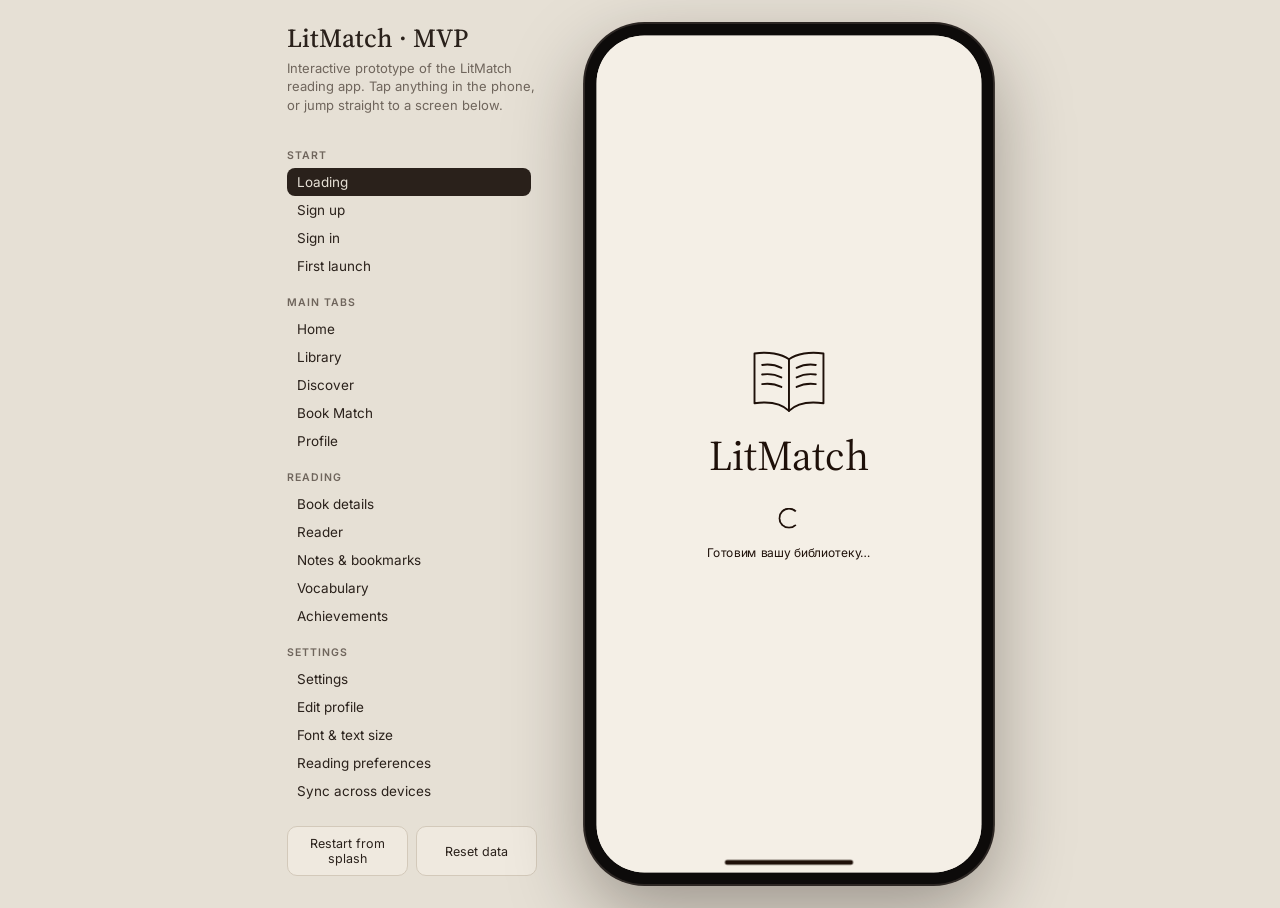
==== commit 3232da38: "Replace email registration with optional local name and default to Russian" ====
--- a/index.html
+++ b/index.html
@@ -87,7 +87,6 @@
 .group{background:var(--card);border-radius:16px;overflow:hidden}
 .row{display:flex;align-items:center;gap:14px;padding:13px 16px;width:100%;text-align:left;background:none;border:0;cursor:pointer;min-height:58px;transition:background .15s}
 .row:hover{background:var(--hover)}
-.scrolling .scroll > *, .scrolling .page > *{pointer-events:none}
 .row:active{background:var(--press)}
 .row .tx{flex:1;min-width:0}
 .row .t{font-size:15.5px;font-weight:500;line-height:1.3}
@@ -188,8 +187,13 @@
 /* covers */
 .cover{position:relative;border-radius:4px;overflow:hidden;background:var(--card2);box-shadow:0 1px 2px rgba(30,16,9,.18),0 4px 12px rgba(30,16,9,.08);flex:none;cursor:pointer;display:block;border:0;padding:0}
 .cover img{width:100%;height:100%;object-fit:cover;display:block}
+.age-badge{position:absolute;right:5px;bottom:5px;padding:3px 5px;border-radius:5px;background:#fffdf8;color:#1e1009;font:700 11px/1.2 var(--sans);box-shadow:0 1px 5px #0004}
+.age-badge.adult{background:#1e1009;color:#fffdf8}
+.age-confirm{display:flex;align-items:center;gap:12px;font-size:15px;line-height:1.5;margin:20px 0;cursor:pointer}
+.age-confirm input{width:22px;height:22px;flex:none;accent-color:var(--ink)}
+.sheet .age-disclaimer{font-size:12px;line-height:1.5;color:var(--muted);margin:16px 0 0}
 .cover .gen{position:absolute;inset:0;display:flex;flex-direction:column;justify-content:space-between;padding:10% 10%;color:#F4EFE6;text-align:left}
-.cover .gen b{font:500 1em/1.1 var(--serif)}
+.cover .gen b{font:500 1em/1.1 var(--serif);display:-webkit-box;-webkit-box-orient:vertical;-webkit-line-clamp:5;overflow:hidden;overflow-wrap:anywhere}
 .cover .gen i{font-style:normal;font-size:.62em;opacity:.8;letter-spacing:.04em;text-transform:uppercase}
 
 /* home */
@@ -217,10 +221,18 @@
 .cr-card .ds{font-size:11.5px;line-height:1.5;display:-webkit-box;-webkit-line-clamp:13;-webkit-box-orient:vertical;overflow:hidden}
 .cr-card .pbar{height:3px;background:var(--track);border-radius:2px;margin-top:10px;overflow:hidden}
 .cr-card .pbar i{display:block;height:100%;background:var(--ink)}
-.hrow{display:flex;gap:14px;overflow-x:auto;scrollbar-width:none;padding:12px;background:var(--card);border-radius:4px}
+.hrow{display:flex;align-items:flex-start;gap:14px;overflow-x:auto;scrollbar-width:none;padding:12px;background:var(--card);border-radius:4px;scroll-snap-type:x proximity;scroll-padding:12px;overscroll-behavior-x:contain}
 .hrow::-webkit-scrollbar{display:none}
-.hrow .it{flex:none;width:98px;text-align:left;cursor:pointer;background:none;border:0;padding:0}
+.hrow .it{flex:none;width:98px;text-align:left;cursor:pointer;background:none;border:0;padding:0;display:flex;flex-direction:column;align-items:flex-start;scroll-snap-align:start}
 .hrow .it .cover{width:98px;height:150px}
+.hrow img{user-select:none;-webkit-user-drag:none}
+.hrow.dragging{cursor:grabbing;scroll-snap-type:none;user-select:none}
+.hrow.dragging .it{cursor:grabbing}
+.rail-controls{display:flex;justify-content:flex-end;gap:8px;margin-top:8px}
+.rail-controls[hidden]{display:none}
+.rail-controls button{width:36px;height:36px;display:grid;place-items:center;border:1px solid var(--line);border-radius:50%;background:var(--card);cursor:pointer}
+.rail-controls button:disabled{opacity:.3;cursor:default}
+.rail-controls button:first-child .ico{transform:rotate(180deg)}
 .hrow .it .nm{font-size:12px;margin-top:6px;line-height:1.3;display:-webkit-box;-webkit-line-clamp:2;-webkit-box-orient:vertical;overflow:hidden}
 .empty{padding:28px 12px;text-align:center;color:var(--muted);font-size:13.5px;width:100%}
 .sechead{display:flex;justify-content:space-between;align-items:baseline}
@@ -356,6 +368,11 @@
 .reader .page .verse p{margin:0 0 1.2em;white-space:pre-line}
 .reader .page h3{font-family:var(--sans);font-size:11px;letter-spacing:.1em;text-transform:uppercase;margin:0 0 18px;opacity:.6;font-weight:600}
 .reader .page .sample{font-family:var(--sans);font-size:12px;opacity:.6;border:1px dashed currentColor;border-radius:10px;padding:10px 12px;margin-bottom:20px;line-height:1.45}
+.reader .text-block.quote{font-style:italic;white-space:pre-line}
+.reader .text-block.separator{text-align:center}
+.reader-language{border:1px solid currentColor;background:none;color:inherit;border-radius:8px;min-width:40px;min-height:40px;font:600 12px var(--sans);flex:none;cursor:pointer}
+.source-links{overflow-wrap:anywhere;font-size:13px;line-height:1.6}
+.local-note{font-size:13px;line-height:1.5;color:var(--muted);margin:12px 0}
 .reader .rbot{padding:10px 30px 34px;font-size:11.5px;transition:opacity .25s}
 .reader .rbot .bar{height:3px;border-radius:2px;background:rgba(127,110,95,.25);overflow:hidden;margin-bottom:10px}
 .reader .rbot .bar i{display:block;height:100%;background:currentColor;transition:width .3s}
@@ -458,8 +475,8 @@
 .mode .fan .cover:nth-child(2){z-index:2}
 .mode .fan .cover:nth-child(3){transform:translateX(24px) rotate(12deg)}
 .gtiles{display:grid;grid-template-columns:repeat(2,minmax(0,1fr));gap:10px}
-.gtile{position:relative;overflow:hidden;height:74px;border:0;border-radius:12px;background:var(--card);color:var(--ink);text-align:left;padding:12px 14px;cursor:pointer}
-.gtile b{display:block;font-weight:600;font-size:15px;position:relative;z-index:1}
+.gtile{position:relative;overflow:hidden;min-height:96px;border:0;border-radius:12px;background:var(--card);color:var(--ink);text-align:left;padding:12px 14px;cursor:pointer}
+.gtile b{display:block;font-weight:600;font-size:15px;position:relative;z-index:1;overflow-wrap:anywhere}
 .gtile small{font-size:12px;color:var(--muted);position:relative;z-index:1}
 .gtile .mc{position:absolute;right:6px;bottom:-16px;display:flex}
 .gtile .mc .cover{transform:rotate(12deg);margin-left:-12px;cursor:inherit}
@@ -502,14 +519,15 @@
 .ob-goal.on{border-color:var(--ink)}
 .ob-goal.on .mk{opacity:1;background:var(--ink);box-shadow:inset 0 0 0 4px var(--card)}
 .ob-cats{display:grid;grid-template-columns:repeat(2,minmax(0,1fr));gap:10px}
-.ob-cat{position:relative;display:flex;align-items:center;gap:10px;height:66px;padding:0 12px;border-radius:12px;border:1.5px solid transparent;background:var(--card);color:var(--ink);text-align:left;cursor:pointer;transition:border .15s,background .15s}
+.ob-cat{position:relative;display:flex;align-items:center;gap:10px;min-height:84px;padding:10px 12px;border-radius:12px;border:1.5px solid transparent;background:var(--card);color:var(--ink);text-align:left;cursor:pointer;transition:border .15s,background .15s}
 .ob-cat .mc{flex:none;display:flex}
 .ob-cat .mc .cover{cursor:inherit}
-.ob-cat b{flex:1;min-width:0;font-weight:600;font-size:14.5px;overflow:hidden;text-overflow:ellipsis;white-space:nowrap}
+.ob-cat b{flex:1;min-width:0;font-weight:600;font-size:14px;overflow-wrap:anywhere;line-height:1.35}
 .ob-cat .ico{flex:none}
 .ob-cat .ico{opacity:0;color:var(--bg);background:var(--ink);border-radius:50%;padding:3px;width:20px;height:20px;stroke-width:2.6}
 .ob-cat.on{border-color:var(--ink)}
 .ob-cat.on .ico{opacity:1}
+@media(max-width:400px){.ob-cats{grid-template-columns:1fr}.ob-cat{min-height:66px}}
 .pace{font-size:12.5px;color:var(--muted);text-align:center;margin:10px 0 0}
 
 /* book match */
@@ -670,7 +688,9 @@
 </div>
 
 <script>
-const IMG = {"anna":"[data-uri]","avatar":"[data-uri]","banner":"[data-uri]","dracula":"[data-uri]","fairy":"[data-uri]","feynman":"[data-uri]","frank":"[data-uri]","frei":"[data-uri]","gatsby":"[data-uri]